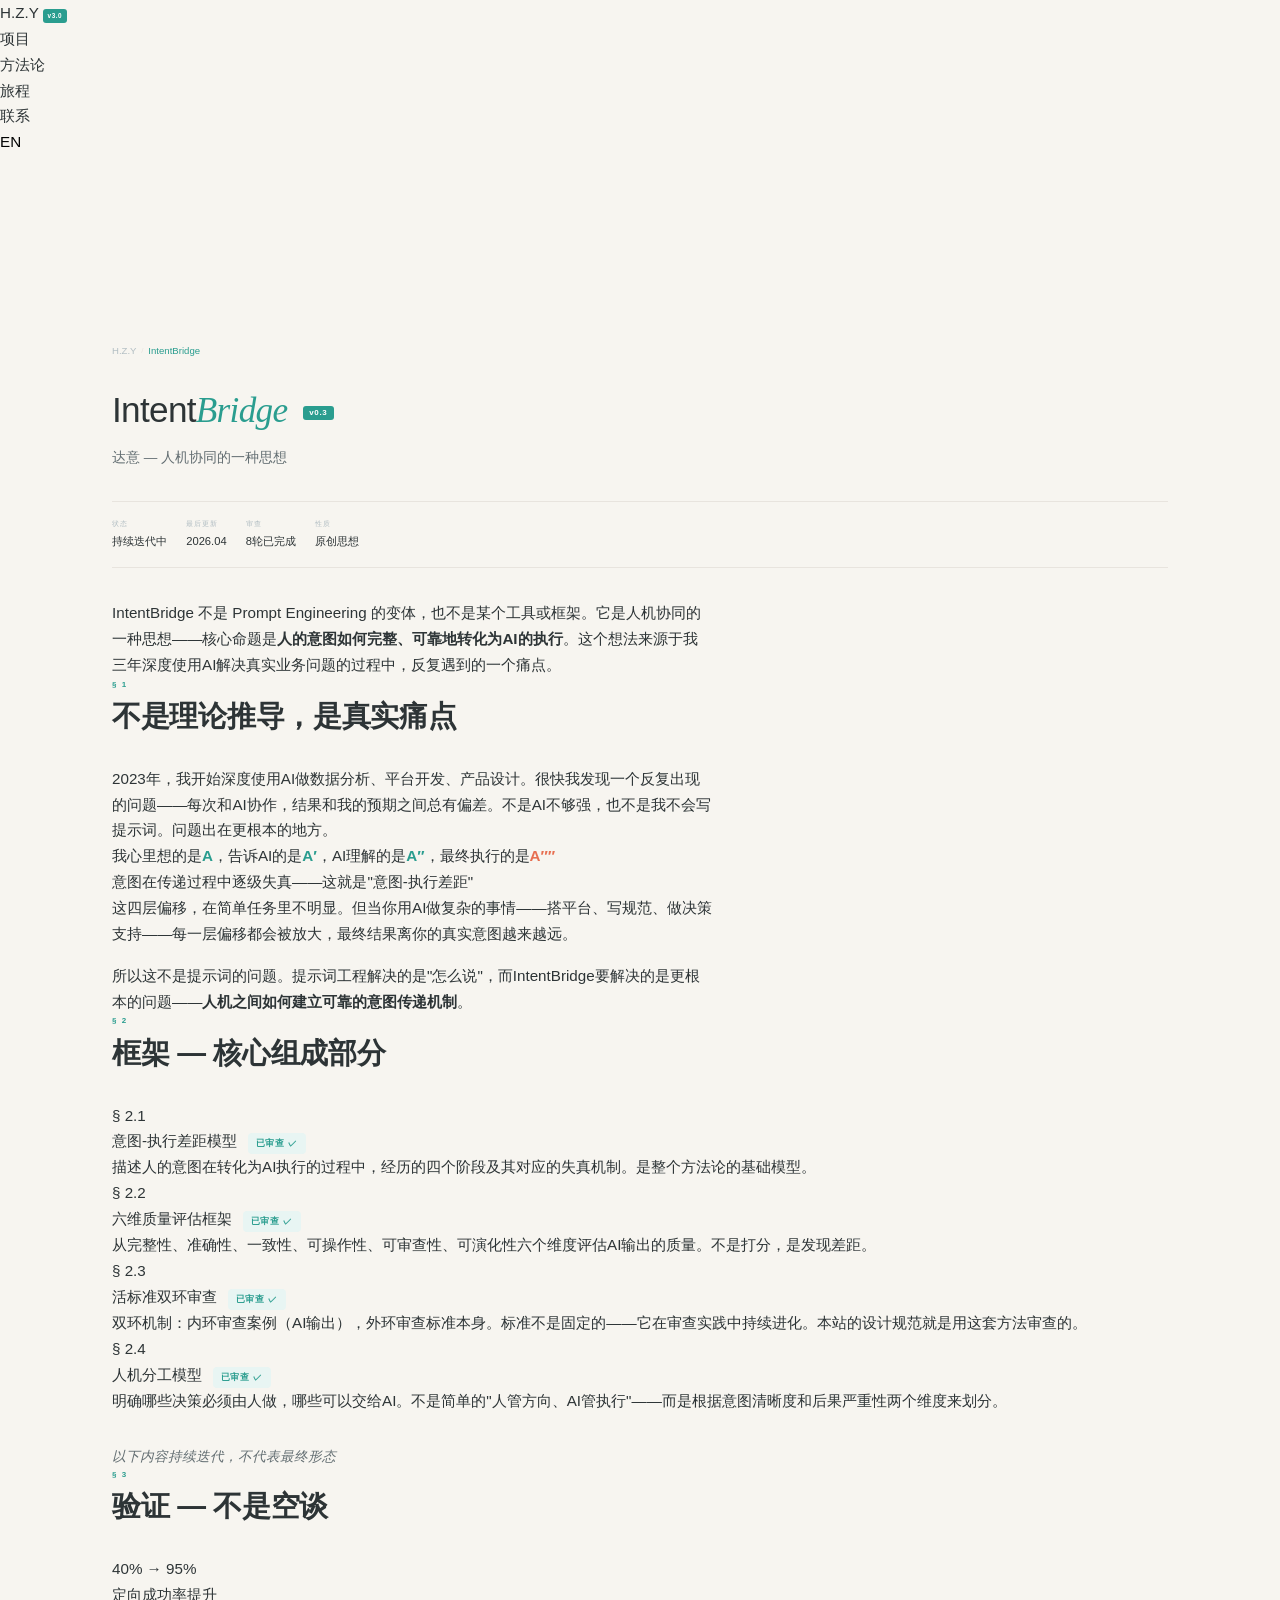
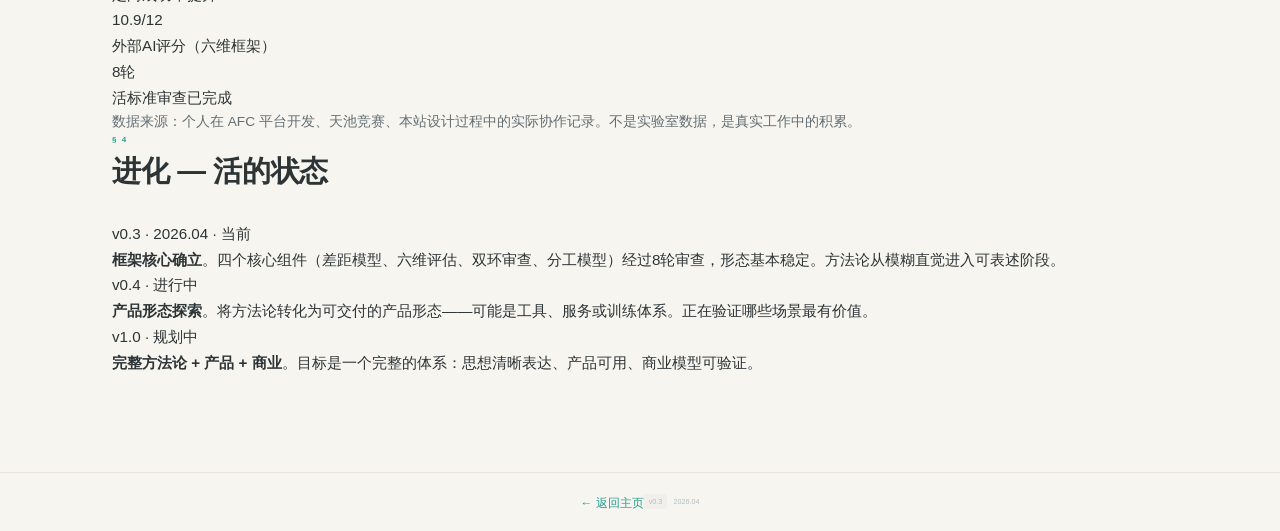
==== intentbridge.html @ 057626d8 "feat: v3.0 IntentBridge methodology page — living document flagship Co-Authored-By: Claude Opus 4.7 " ====
<!DOCTYPE html>
<html lang="zh-CN">
<head>
    <meta charset="UTF-8">
    <meta name="viewport" content="width=device-width, initial-scale=1.0">
    <title>IntentBridge 达意 — 黄朝阳</title>
    <meta name="description" content="IntentBridge 达意 — 人机协同的一种思想。解决人的意图如何被AI真正理解并可靠执行的根本问题。">
    <meta property="og:title" content="IntentBridge 达意 — 黄朝阳">
    <meta property="og:description" content="人机协同的另一种可能。IntentBridge — 解决人的意图如何被AI真正理解并可靠执行。">
    <meta property="og:type" content="website">
    <meta property="og:image" content="assets/images/avatar.jpg">
    <meta name="view-transition" content="same-origin">
    <link rel="stylesheet" href="css/style.css">
</head>
<body class="lang-zh">

    <!-- ========== Navigation ========== -->
    <nav class="navbar" id="navbar">
        <div class="navbar__inner">
            <a href="index.html" class="navbar__logo">
                H.Z.Y
                <span class="tag tag--fill" style="font-size:0.4rem; padding:0.1rem 0.3rem;">v3.0</span>
            </a>
            <ul class="navbar__links" id="nav-links">
                <li><a href="index.html#projects" class="navbar__link"><span class="zh">项目</span><span class="en">Projects</span></a></li>
                <li><a href="intentbridge.html" class="navbar__link active"><span class="zh">方法论</span><span class="en">Methodology</span></a></li>
                <li><a href="index.html#timeline" class="navbar__link"><span class="zh">旅程</span><span class="en">Journey</span></a></li>
                <li><a href="index.html#contact" class="navbar__link"><span class="zh">联系</span><span class="en">Contact</span></a></li>
            </ul>
            <button class="navbar__lang" id="lang-toggle" aria-label="Toggle language">
                <span class="zh">EN</span>
                <span class="en">中文</span>
            </button>
            <button class="navbar__hamburger" id="hamburger" aria-label="Toggle menu">
                <span></span><span></span><span></span>
            </button>
        </div>
    </nav>

    <!-- ========== Page Header ========== -->
    <section class="section" style="padding-top: calc(var(--nav-height) + var(--sp-2xl));">
        <div class="container">

            <!-- Breadcrumb -->
            <div class="breadcrumb reveal">
                <a href="index.html" class="breadcrumb__item">H.Z.Y</a>
                <span class="breadcrumb__sep">/</span>
                <span class="breadcrumb__current">
                    <span class="zh">IntentBridge</span>
                    <span class="en">IntentBridge</span>
                </span>
            </div>

            <!-- Title + version -->
            <h1 class="display reveal" style="margin-bottom: var(--sp-sm);">
                Intent<span style="font-family: var(--font-serif); font-style: italic; color: var(--accent);">Bridge</span>
                <span class="tag tag--fill" style="font-size:0.5rem; padding:0.15rem 0.4rem; margin-left:0.4rem; vertical-align:middle;">v0.3</span>
            </h1>

            <!-- Subtitle -->
            <p class="caption reveal" style="margin-bottom: var(--sp-md);">
                <span class="zh">达意 — 人机协同的一种思想</span>
                <span class="en">D&aacute;y&igrave; — A philosophy of human-AI collaboration</span>
            </p>

            <!-- Metadata bar -->
            <div class="metadata reveal">
                <div>
                    <div class="metadata__label">
                        <span class="zh">状态</span>
                        <span class="en">Status</span>
                    </div>
                    <div class="metadata__value">
                        <span class="zh">持续迭代中</span>
                        <span class="en">Continuously iterating</span>
                    </div>
                </div>
                <div>
                    <div class="metadata__label">
                        <span class="zh">最后更新</span>
                        <span class="en">Last updated</span>
                    </div>
                    <div class="metadata__value">2026.04</div>
                </div>
                <div>
                    <div class="metadata__label">
                        <span class="zh">审查</span>
                        <span class="en">Reviews</span>
                    </div>
                    <div class="metadata__value">
                        <span class="zh">8轮已完成</span>
                        <span class="en">8 rounds completed</span>
                    </div>
                </div>
                <div>
                    <div class="metadata__label">
                        <span class="zh">性质</span>
                        <span class="en">Nature</span>
                    </div>
                    <div class="metadata__value">
                        <span class="zh">原创思想</span>
                        <span class="en">Original philosophy</span>
                    </div>
                </div>
            </div>

            <!-- Summary -->
            <div class="reveal" style="margin-top: var(--sp-md); max-width: 600px;">
                <p>
                    <span class="zh">IntentBridge 不是 Prompt Engineering 的变体，也不是某个工具或框架。它是人机协同的一种思想——核心命题是<strong>人的意图如何完整、可靠地转化为AI的执行</strong>。这个想法来源于我三年深度使用AI解决真实业务问题的过程中，反复遇到的一个痛点。</span>
                    <span class="en">IntentBridge is not a variant of Prompt Engineering, nor is it a tool or framework. It is a philosophy of human-AI collaboration — the core proposition is <strong>how human intent can be completely and reliably translated into AI execution</strong>. This idea emerged from three years of deep AI usage solving real business problems, where I kept running into the same pain point.</span>
                </p>
            </div>
        </div>
    </section>

    <!-- ========== §1 问题 — It came from real pain ========== -->
    <section class="section">
        <div class="container">
            <div class="section-label reveal">&sect; 1</div>
            <div class="reveal">
                <div class="section-marker">
                    <h2 class="h1">
                        <span class="zh">不是理论推导，是真实痛点</span>
                        <span class="en">Not a theoretical derivation — real pain</span>
                    </h2>
                </div>
            </div>

            <div style="margin-top: var(--sp-md); max-width: 600px;">
                <p class="reveal">
                    <span class="zh">2023年，我开始深度使用AI做数据分析、平台开发、产品设计。很快我发现一个反复出现的问题——每次和AI协作，结果和我的预期之间总有偏差。不是AI不够强，也不是我不会写提示词。问题出在更根本的地方。</span>
                    <span class="en">In 2023, I started using AI intensively for data analysis, platform development, and product design. I soon noticed a recurring problem — every time I collaborated with AI, there was always a gap between the result and my expectation. It wasn't that AI wasn't powerful enough, nor that I couldn't write prompts. The problem was more fundamental.</span>
                </p>

                <!-- Highlighted quote block -->
                <div class="quote-block reveal">
                    <div class="quote-block__text">
                        <span class="zh">我心里想的是<strong style="color:var(--accent);">A</strong>，告诉AI的是<strong style="color:var(--accent);">A&prime;</strong>，AI理解的是<strong style="color:var(--accent);">A&Prime;</strong>，最终执行的是<strong style="color:var(--coral);">A&prime;&Prime;&prime;</strong></span>
                        <span class="en">What I have in mind is <strong style="color:var(--accent);">A</strong>, what I tell AI is <strong style="color:var(--accent);">A&prime;</strong>, what AI understands is <strong style="color:var(--accent);">A&Prime;</strong>, what it finally executes is <strong style="color:var(--coral);">A&prime;&Prime;&prime;</strong></span>
                    </div>
                    <div class="quote-block__note">
                        <span class="zh">意图在传递过程中逐级失真——这就是"意图-执行差距"</span>
                        <span class="en">Intent gets distorted at each step of translation — this is the "Intent-Execution Gap"</span>
                    </div>
                </div>

                <p class="reveal">
                    <span class="zh">这四层偏移，在简单任务里不明显。但当你用AI做复杂的事情——搭平台、写规范、做决策支持——每一层偏移都会被放大，最终结果离你的真实意图越来越远。</span>
                    <span class="en">These four layers of drift are barely noticeable in simple tasks. But when you use AI for complex work — building platforms, writing specs, supporting decisions — each layer of drift gets amplified, and the final result drifts further and further from your true intent.</span>
                </p>

                <p class="reveal" style="margin-top: var(--sp-sm);">
                    <span class="zh">所以这不是提示词的问题。提示词工程解决的是"怎么说"，而IntentBridge要解决的是更根本的问题——<strong>人机之间如何建立可靠的意图传递机制</strong>。</span>
                    <span class="en">So this is not a prompt problem. Prompt engineering solves "how to say it," while IntentBridge addresses a more fundamental question — <strong>how to build a reliable intent transfer mechanism between humans and AI</strong>.</span>
                </p>
            </div>
        </div>
    </section>

    <!-- ========== §2 框架 — Core components ========== -->
    <section class="section">
        <div class="container">
            <div class="section-label reveal">&sect; 2</div>
            <div class="reveal">
                <div class="section-marker">
                    <h2 class="h1">
                        <span class="zh">框架 — 核心组成部分</span>
                        <span class="en">Framework — Core Components</span>
                    </h2>
                </div>
            </div>

            <div class="framework-list" style="margin-top: var(--sp-md);">
                <!-- §2.1 -->
                <div class="framework-item reveal">
                    <div class="framework-item__num">&sect; 2.1</div>
                    <div>
                        <div class="framework-item__title">
                            <span class="zh">意图-执行差距模型</span>
                            <span class="en">Intent-Execution Gap Model</span>
                            <span class="tag tag--accent" style="margin-left:0.4rem;">
                                <span class="zh">已审查 &check;</span>
                                <span class="en">Reviewed &check;</span>
                            </span>
                        </div>
                        <div class="framework-item__desc">
                            <span class="zh">描述人的意图在转化为AI执行的过程中，经历的四个阶段及其对应的失真机制。是整个方法论的基础模型。</span>
                            <span class="en">Describes the four stages human intent passes through on its way to AI execution, and the distortion mechanisms at each stage. The foundational model of the entire methodology.</span>
                        </div>
                    </div>
                </div>

                <!-- §2.2 -->
                <div class="framework-item reveal">
                    <div class="framework-item__num">&sect; 2.2</div>
                    <div>
                        <div class="framework-item__title">
                            <span class="zh">六维质量评估框架</span>
                            <span class="en">Six-Dimension Quality Assessment Framework</span>
                            <span class="tag tag--accent" style="margin-left:0.4rem;">
                                <span class="zh">已审查 &check;</span>
                                <span class="en">Reviewed &check;</span>
                            </span>
                        </div>
                        <div class="framework-item__desc">
                            <span class="zh">从完整性、准确性、一致性、可操作性、可审查性、可演化性六个维度评估AI输出的质量。不是打分，是发现差距。</span>
                            <span class="en">Evaluates AI output quality across six dimensions: completeness, accuracy, consistency, actionability, auditability, and evolvability. Not about scoring — about discovering gaps.</span>
                        </div>
                    </div>
                </div>

                <!-- §2.3 -->
                <div class="framework-item reveal">
                    <div class="framework-item__num">&sect; 2.3</div>
                    <div>
                        <div class="framework-item__title">
                            <span class="zh">活标准双环审查</span>
                            <span class="en">Living Standard Dual-Loop Review</span>
                            <span class="tag tag--accent" style="margin-left:0.4rem;">
                                <span class="zh">已审查 &check;</span>
                                <span class="en">Reviewed &check;</span>
                            </span>
                        </div>
                        <div class="framework-item__desc">
                            <span class="zh">双环机制：内环审查案例（AI输出），外环审查标准本身。标准不是固定的——它在审查实践中持续进化。本站的设计规范就是用这套方法审查的。</span>
                            <span class="en">A dual-loop mechanism: the inner loop reviews the case (AI output), the outer loop reviews the standard itself. Standards are not fixed — they evolve through review practice. This site's design spec was reviewed using this method.</span>
                        </div>
                    </div>
                </div>

                <!-- §2.4 -->
                <div class="framework-item reveal">
                    <div class="framework-item__num">&sect; 2.4</div>
                    <div>
                        <div class="framework-item__title">
                            <span class="zh">人机分工模型</span>
                            <span class="en">Human-AI Division of Labor Model</span>
                            <span class="tag tag--accent" style="margin-left:0.4rem;">
                                <span class="zh">已审查 &check;</span>
                                <span class="en">Reviewed &check;</span>
                            </span>
                        </div>
                        <div class="framework-item__desc">
                            <span class="zh">明确哪些决策必须由人做，哪些可以交给AI。不是简单的"人管方向、AI管执行"——而是根据意图清晰度和后果严重性两个维度来划分。</span>
                            <span class="en">Clarifies which decisions must be made by humans and which can be delegated to AI. Not simply "humans steer, AI executes" — but divided along two dimensions: intent clarity and consequence severity.</span>
                        </div>
                    </div>
                </div>
            </div>

            <!-- Bottom note -->
            <p class="caption reveal" style="margin-top: var(--sp-md); font-style: italic;">
                <span class="zh">以下内容持续迭代，不代表最终形态</span>
                <span class="en">The content above is continuously iterating and does not represent its final form</span>
            </p>
        </div>
    </section>

    <!-- ========== §3 验证 — Not just talk ========== -->
    <section class="section">
        <div class="container">
            <div class="section-label reveal">&sect; 3</div>
            <div class="reveal">
                <div class="section-marker section-marker--coral">
                    <h2 class="h1">
                        <span class="zh">验证 — 不是空谈</span>
                        <span class="en">Validation — Not just talk</span>
                    </h2>
                </div>
            </div>

            <div class="stats-grid" style="margin-top: var(--sp-md);">
                <!-- Stat 1 -->
                <div class="stat-card reveal">
                    <div class="stat-card__value stat-card__value--coral">40% &rarr; 95%</div>
                    <div class="stat-card__label">
                        <span class="zh">定向成功率提升</span>
                        <span class="en">Targeted success rate improvement</span>
                    </div>
                </div>

                <!-- Stat 2 -->
                <div class="stat-card reveal">
                    <div class="stat-card__value">10.9/12</div>
                    <div class="stat-card__label">
                        <span class="zh">外部AI评分（六维框架）</span>
                        <span class="en">External AI score (Six-Dimension Framework)</span>
                    </div>
                </div>

                <!-- Stat 3 -->
                <div class="stat-card reveal">
                    <div class="stat-card__value stat-card__value--coral">8<span class="zh">轮</span><span class="en"> rounds</span></div>
                    <div class="stat-card__label">
                        <span class="zh">活标准审查已完成</span>
                        <span class="en">Living Standard Reviews completed</span>
                    </div>
                </div>
            </div>

            <p class="caption reveal">
                <span class="zh">数据来源：个人在 AFC 平台开发、天池竞赛、本站设计过程中的实际协作记录。不是实验室数据，是真实工作中的积累。</span>
                <span class="en">Data source: actual collaboration records from AFC platform development, Tianchi competitions, and this site's design process. Not lab data — accumulated from real work.</span>
            </p>
        </div>
    </section>

    <!-- ========== §4 进化 — Living state ========== -->
    <section class="section">
        <div class="container">
            <div class="section-label reveal">&sect; 4</div>
            <div class="reveal">
                <div class="section-marker section-marker--muted">
                    <h2 class="h1">
                        <span class="zh">进化 — 活的状态</span>
                        <span class="en">Evolution — Living state</span>
                    </h2>
                </div>
            </div>

            <div class="timeline" style="margin-top: var(--sp-md);">
                <!-- v0.3 current -->
                <div class="timeline__item reveal">
                    <div class="timeline__dot timeline__dot--active"></div>
                    <div class="timeline__date timeline__date--accent">
                        v0.3 &middot; 2026.04 &middot; <span class="zh">当前</span><span class="en">Current</span>
                    </div>
                    <div class="timeline__text">
                        <span class="zh"><strong>框架核心确立</strong>。四个核心组件（差距模型、六维评估、双环审查、分工模型）经过8轮审查，形态基本稳定。方法论从模糊直觉进入可表述阶段。</span>
                        <span class="en"><strong>Framework core established.</strong> Four core components (Gap Model, Six-Dimension Assessment, Dual-Loop Review, Division of Labor Model) have been through 8 review rounds and reached a stable form. The methodology moved from vague intuition to articulable structure.</span>
                    </div>
                </div>

                <!-- v0.4 in progress -->
                <div class="timeline__item reveal">
                    <div class="timeline__dot timeline__dot--coral"></div>
                    <div class="timeline__date timeline__date--coral">
                        v0.4 &middot; <span class="zh">进行中</span><span class="en">In progress</span>
                    </div>
                    <div class="timeline__text">
                        <span class="zh"><strong>产品形态探索</strong>。将方法论转化为可交付的产品形态——可能是工具、服务或训练体系。正在验证哪些场景最有价值。</span>
                        <span class="en"><strong>Product form exploration.</strong> Translating the methodology into a deliverable product form — possibly a tool, service, or training system. Validating which scenarios deliver the most value.</span>
                    </div>
                </div>

                <!-- v1.0 planned -->
                <div class="timeline__item reveal">
                    <div class="timeline__dot"></div>
                    <div class="timeline__date">
                        v1.0 &middot; <span class="zh">规划中</span><span class="en">Planned</span>
                    </div>
                    <div class="timeline__text">
                        <span class="zh"><strong>完整方法论 + 产品 + 商业</strong>。目标是一个完整的体系：思想清晰表达、产品可用、商业模型可验证。</span>
                        <span class="en"><strong>Complete methodology + product + business.</strong> The goal is a complete system: clearly articulated philosophy, usable product, and validated business model.</span>
                    </div>
                </div>
            </div>
        </div>
    </section>

    <!-- ========== Footer ========== -->
    <footer class="site-footer">
        <div class="container" style="display:flex;justify-content:space-between;align-items:center;">
            <div>
                <a href="index.html" style="font-size:0.75rem; color:var(--accent);">
                    <span class="zh">&larr; 返回主页</span>
                    <span class="en">&larr; Back to Home</span>
                </a>
            </div>
            <div class="site-footer__meta">
                <span class="site-footer__version">v0.3</span>
                <span class="site-footer__date">2026.04</span>
            </div>
        </div>
    </footer>

    <script src="js/main.js"></script>
</body>
</html>
---- css/style.css ----
:root {
  /* Colors */
  --bg: #f7f5f0;
  --bg-card: #ffffff;
  --accent: #2a9d8f;
  --accent-light: #e8f5f3;
  --accent-dark: #1f7a6e;
  --coral: #e76f51;
  --coral-light: #fef3f0;
  --text: #2d3436;
  --text-muted: #636e72;
  --text-dim: #b2bec3;
  --border: #e8e4de;
  --border-warm: #d4cec4;
  --bg-alt: #f0efeb;

  /* Typography */
  --font-sans: -apple-system, BlinkMacSystemFont, "Segoe UI", "PingFang SC",
    "Hiragino Sans GB", "Microsoft YaHei", "Helvetica Neue", sans-serif;
  --font-serif: Georgia, serif;

  /* Spacing */
  --sp-xs: 8px;
  --sp-sm: 16px;
  --sp-md: 32px;
  --sp-lg: 64px;
  --sp-xl: 96px;
  --sp-2xl: 128px;

  /* Layout */
  --max-width: 1120px;
  --nav-height: 60px;
  --radius: 8px;
  --radius-sm: 4px;

  /* Transition */
  --ease-out: cubic-bezier(0.25, 0.1, 0.25, 1);
}

/* Reset */
*, *::before, *::after { box-sizing: border-box; margin: 0; padding: 0; }
html { scroll-behavior: smooth; scroll-padding-top: var(--nav-height); }
body {
  font-family: var(--font-sans);
  font-size: 0.95rem;
  line-height: 1.7;
  color: var(--text);
  background: var(--bg);
  -webkit-font-smoothing: antialiased;
}
img { max-width: 100%; height: auto; display: block; }
a { color: inherit; text-decoration: none; }
button { font: inherit; cursor: pointer; border: none; background: none; }

/* Typography */
.display {
  font-size: 2.2rem;
  font-weight: 200;
  letter-spacing: -0.02em;
  line-height: 1.1;
}
h1, .h1 {
  font-size: 1.8rem;
  font-weight: 600;
  letter-spacing: -0.01em;
  line-height: 1.2;
}
h2, .h2 {
  font-size: 1.3rem;
  font-weight: 600;
  line-height: 1.3;
}
.caption { font-size: 0.85rem; color: var(--text-muted); line-height: 1.6; }
.label {
  font-size: 0.55rem;
  font-weight: 600;
  letter-spacing: 0.08em;
  text-transform: uppercase;
}

/* Language toggle */
.lang-zh .en, .lang-en .zh { display: none !important; }

/* Container */
.container {
  max-width: var(--max-width);
  margin: 0 auto;
  padding: 0 2rem;
}

/* Section label */
.section-label {
  font-size: 0.5rem;
  font-weight: 600;
  letter-spacing: 0.2em;
  text-transform: uppercase;
  color: var(--accent);
  margin-bottom: var(--sp-xs);
}

/* Tags */
.tag {
  display: inline-block;
  font-size: 0.55rem;
  font-weight: 600;
  letter-spacing: 0.08em;
  padding: 0.2rem 0.5rem;
  border-radius: var(--radius-sm);
  background: var(--bg-alt);
  color: var(--text-muted);
}
.tag--accent { background: var(--accent-light); color: var(--accent); }
.tag--coral { background: var(--coral-light); color: var(--coral); }
.tag--fill { background: var(--accent); color: #fff; border-radius: 3px; }
.tag--outline { border: 1px solid var(--border); background: transparent; color: var(--text-muted); }

/* Buttons */
.btn {
  display: inline-block;
  font-size: 0.7rem;
  font-weight: 500;
  padding: 0.5rem 1.2rem;
  border-radius: var(--radius-sm);
  transition: all 250ms var(--ease-out);
}
.btn--primary { background: var(--accent); color: #fff; }
.btn--primary:hover { background: var(--accent-dark); }
.btn--outline { border: 1px solid var(--border); color: var(--text-muted); }
.btn--outline:hover { border-color: var(--accent); color: var(--accent); }

/* Divider */
.divider {
  width: 40px;
  height: 1px;
  background: var(--border-warm);
  margin: var(--sp-md) auto;
}

/* Metadata bar */
.metadata {
  display: flex;
  gap: 1.2rem;
  padding: var(--sp-sm) 0;
  border-top: 1px solid var(--border);
  border-bottom: 1px solid var(--border);
}
.metadata__label {
  font-size: 0.45rem;
  letter-spacing: 0.15em;
  text-transform: uppercase;
  color: var(--text-dim);
}
.metadata__value { font-size: 0.7rem; color: var(--text); margin-top: 2px; }

/* Breadcrumb */
.breadcrumb {
  display: flex;
  align-items: center;
  gap: 0.3rem;
  margin-bottom: var(--sp-md);
}
.breadcrumb__item { font-size: 0.6rem; color: var(--text-dim); }
.breadcrumb__sep { font-size: 0.5rem; color: var(--border); }
.breadcrumb__current { font-size: 0.6rem; color: var(--accent); }

/* Footer */
.site-footer {
  display: flex;
  justify-content: space-between;
  align-items: center;
  padding: var(--sp-sm) 0;
  border-top: 1px solid var(--border);
  margin-top: var(--sp-xl);
}
.site-footer__copy { font-size: 0.5rem; color: var(--text-dim); }
.site-footer__meta {
  display: flex;
  align-items: center;
  gap: 0.4rem;
}
.site-footer__version {
  font-size: 0.45rem;
  padding: 0.1rem 0.3rem;
  background: var(--bg-alt);
  color: var(--text-dim);
  border-radius: 2px;
}
.site-footer__date { font-size: 0.45rem; color: var(--text-dim); }

/* Focus & accessibility */
:focus-visible { outline: 2px solid var(--accent); outline-offset: 2px; }
::selection { background: var(--accent-light); color: var(--accent); }

/* Import layout and animations */
@import url("layout.css");
@import url("animations.css");
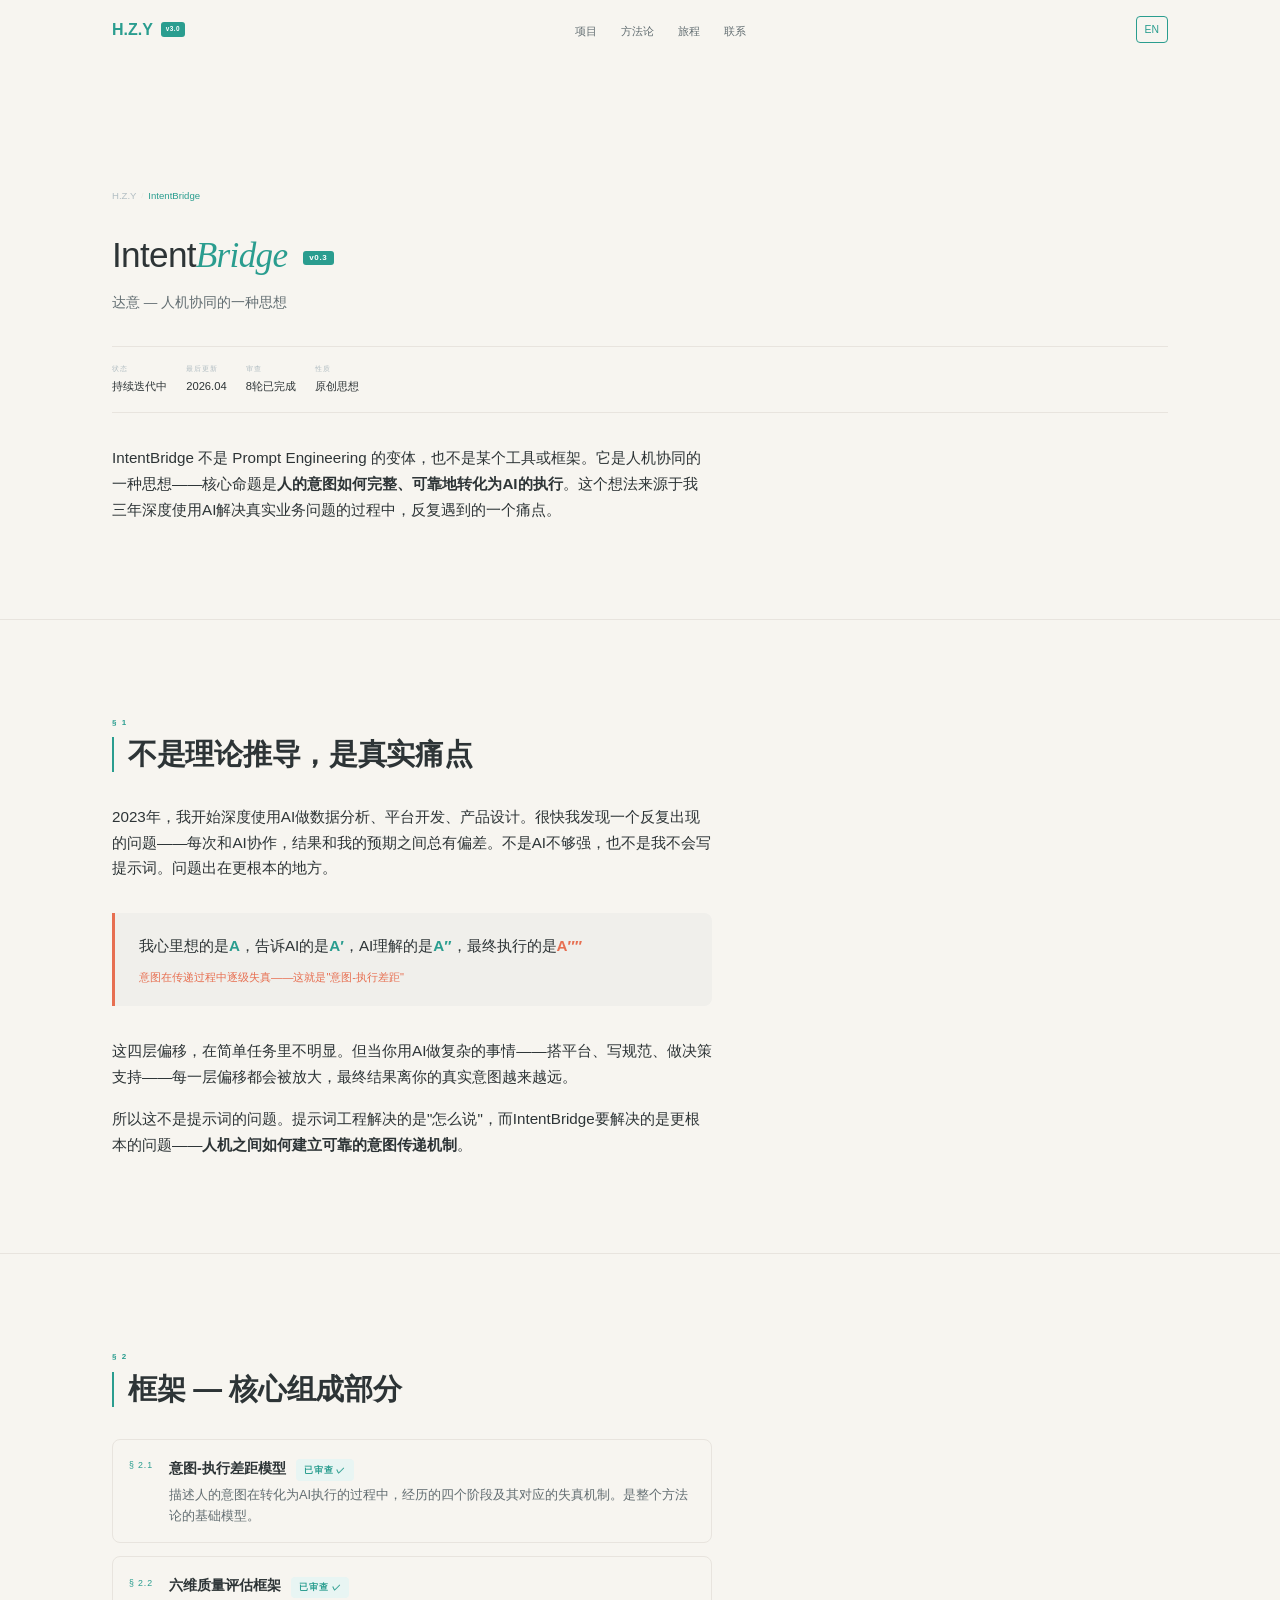
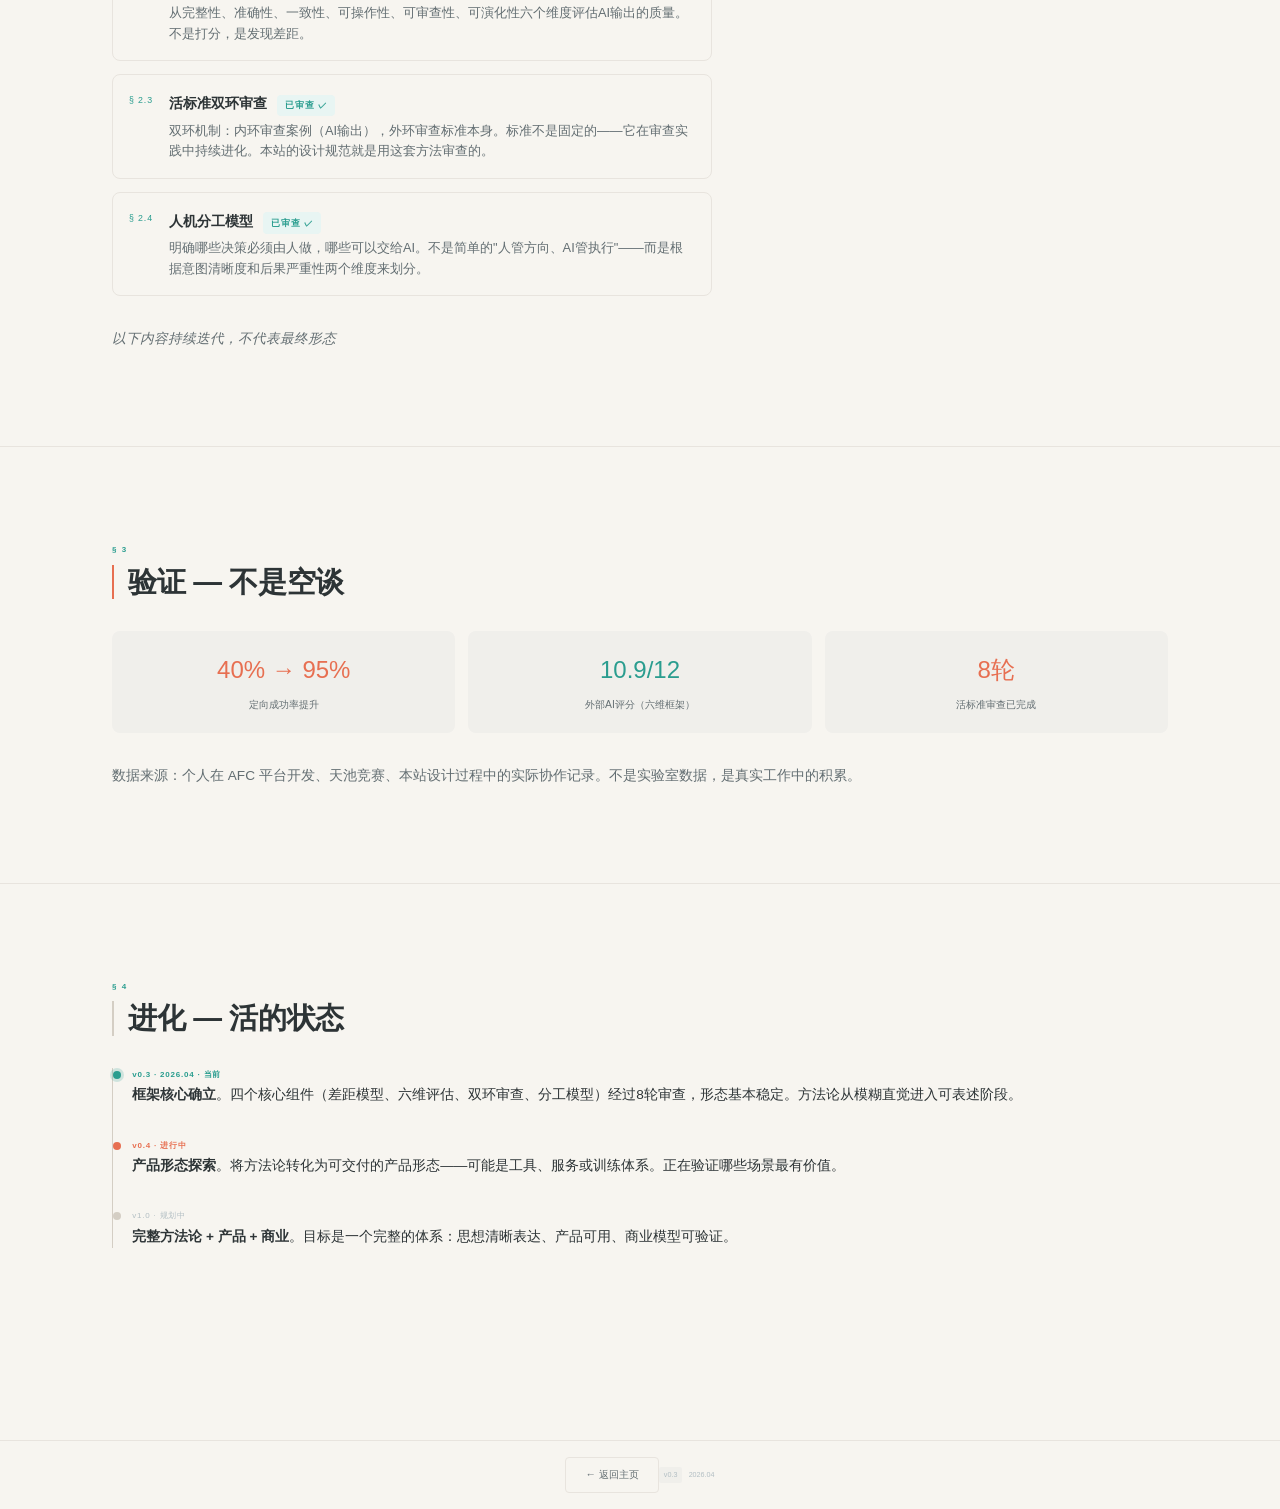
==== commit 7f22be2a: "fix: 审查发现的7项问题全部修复 - 语言切换跨页持久化（localStorage） - §1.5 内联grid移至CSS类并添加移动端响应式 - IntentBridge页脚按钮样式统一 - 汉" ====
--- a/intentbridge.html
+++ b/intentbridge.html
@@ -8,11 +8,14 @@
     <meta property="og:title" content="IntentBridge 达意 — 黄朝阳">
     <meta property="og:description" content="人机协同的另一种可能。IntentBridge — 解决人的意图如何被AI真正理解并可靠执行。">
     <meta property="og:type" content="website">
-    <meta property="og:image" content="assets/images/avatar.jpg">
+    <meta property="og:image" content="https://hzyghub.github.io/Personal-Website/assets/images/avatar.jpg">
     <meta name="view-transition" content="same-origin">
     <link rel="stylesheet" href="css/style.css">
+    <link rel="stylesheet" href="css/layout.css">
+    <link rel="stylesheet" href="css/animations.css">
 </head>
 <body class="lang-zh">
+    <a href="#main-content" class="skip-link"><span class="zh">跳到主内容</span><span class="en">Skip to content</span></a>
 
     <!-- ========== Navigation ========== -->
     <nav class="navbar" id="navbar">
@@ -38,7 +41,7 @@
     </nav>
 
     <!-- ========== Page Header ========== -->
-    <section class="section" style="padding-top: calc(var(--nav-height) + var(--sp-2xl));">
+    <section class="section" id="main-content" style="padding-top: calc(var(--nav-height) + var(--sp-2xl));">
         <div class="container">
 
             <!-- Breadcrumb -->
@@ -363,7 +366,7 @@
     <footer class="site-footer">
         <div class="container" style="display:flex;justify-content:space-between;align-items:center;">
             <div>
-                <a href="index.html" style="font-size:0.75rem; color:var(--accent);">
+                <a href="index.html" class="btn btn--outline" style="font-size:0.65rem;">
                     <span class="zh">&larr; 返回主页</span>
                     <span class="en">&larr; Back to Home</span>
                 </a>
--- a/css/style.css
+++ b/css/style.css
@@ -1,3 +1,5 @@
+/* Layout and animations loaded via <link> tags in HTML */
+
 :root {
   /* Colors */
   --bg: #f7f5f0;
@@ -52,6 +54,20 @@
 a { color: inherit; text-decoration: none; }
 button { font: inherit; cursor: pointer; border: none; background: none; }
 
+/* Skip link */
+.skip-link {
+  position: absolute;
+  top: -40px;
+  left: 0;
+  background: var(--accent);
+  color: #fff;
+  padding: 0.5rem 1rem;
+  font-size: 0.75rem;
+  z-index: 200;
+  transition: top 200ms ease;
+}
+.skip-link:focus { top: 0; }
+
 /* Typography */
 .display {
   font-size: 2.2rem;
@@ -191,6 +207,3 @@
 :focus-visible { outline: 2px solid var(--accent); outline-offset: 2px; }
 ::selection { background: var(--accent-light); color: var(--accent); }
 
-/* Import layout and animations */
-@import url("layout.css");
-@import url("animations.css");
--- a/css/layout.css
+++ b/css/layout.css
@@ -0,0 +1,300 @@
+/* Navigation */
+.navbar {
+  position: fixed;
+  top: 0;
+  left: 0;
+  right: 0;
+  height: var(--nav-height);
+  background: var(--bg);
+  z-index: 100;
+  border-bottom: 1px solid transparent;
+  transition: border-color 300ms ease;
+}
+.navbar.scrolled { border-bottom-color: var(--border); }
+.navbar__inner {
+  max-width: var(--max-width);
+  margin: 0 auto;
+  padding: 0 2rem;
+  height: 100%;
+  display: flex;
+  align-items: center;
+  justify-content: space-between;
+}
+.navbar__logo {
+  font-size: 1rem;
+  font-weight: 600;
+  color: var(--accent);
+  display: flex;
+  align-items: center;
+  gap: 0.5rem;
+}
+.navbar__links {
+  display: flex;
+  gap: 1.5rem;
+  list-style: none;
+}
+.navbar__link {
+  font-size: 0.7rem;
+  color: var(--text-muted);
+  position: relative;
+  transition: color 200ms ease;
+}
+.navbar__link::after {
+  content: "";
+  position: absolute;
+  bottom: -2px;
+  left: 0;
+  width: 0;
+  height: 1px;
+  background: var(--accent);
+  transition: width 300ms ease;
+}
+.navbar__link:hover { color: var(--accent); }
+.navbar__link:hover::after { width: 100%; }
+.navbar__link.active { color: var(--accent); }
+.navbar__lang {
+  font-size: 0.65rem;
+  border: 1px solid var(--accent);
+  color: var(--accent);
+  padding: 0.2rem 0.5rem;
+  border-radius: var(--radius-sm);
+  cursor: pointer;
+  transition: all 200ms ease;
+}
+.navbar__lang:hover { background: var(--accent); color: #fff; }
+.navbar__hamburger {
+  display: none;
+  flex-direction: column;
+  gap: 5px;
+  cursor: pointer;
+  padding: 4px;
+}
+.navbar__hamburger span {
+  display: block;
+  width: 20px;
+  height: 2px;
+  background: var(--text);
+  transition: all 300ms ease;
+}
+.navbar__hamburger.open span:nth-child(1) { transform: rotate(45deg) translate(5px, 5px); }
+.navbar__hamburger.open span:nth-child(2) { opacity: 0; }
+.navbar__hamburger.open span:nth-child(3) { transform: rotate(-45deg) translate(5px, -5px); }
+
+/* Hero */
+.hero {
+  min-height: 100vh;
+  display: flex;
+  align-items: center;
+  justify-content: center;
+  text-align: center;
+  padding: calc(var(--nav-height) + var(--sp-2xl)) var(--sp-md) var(--sp-2xl);
+}
+.hero__avatar {
+  width: 80px;
+  height: 80px;
+  border-radius: 50%;
+  border: 2px solid rgba(42, 157, 143, 0.3);
+  margin: 0 auto var(--sp-lg);
+  object-fit: cover;
+}
+.hero__name {
+  font-size: 2.2rem;
+  font-weight: 200;
+  letter-spacing: -0.02em;
+  margin-bottom: var(--sp-lg);
+  line-height: 1.2;
+}
+.hero__text {
+  max-width: 500px;
+  margin: 0 auto;
+  font-size: 1.05rem;
+  line-height: 1.9;
+}
+.hero__highlight { color: var(--coral); font-weight: 600; }
+.hero__subtitle {
+  font-size: 0.6rem;
+  letter-spacing: 0.15em;
+  text-transform: uppercase;
+  color: var(--text-dim);
+  margin-top: var(--sp-md);
+}
+.hero__cta {
+  display: flex;
+  gap: 0.6rem;
+  justify-content: center;
+  margin-top: var(--sp-lg);
+}
+
+/* Project list */
+.project-list { max-width: 600px; }
+.project-item {
+  border: 1px solid var(--border);
+  border-radius: var(--radius);
+  padding: 1.2rem;
+  margin-bottom: 0.6rem;
+  display: flex;
+  justify-content: space-between;
+  align-items: center;
+  transition: border-color 250ms var(--ease-out), background 250ms var(--ease-out);
+  cursor: pointer;
+}
+.project-item:hover {
+  border-color: var(--accent);
+  background: rgba(42, 157, 143, 0.02);
+}
+.project-item--core {
+  border-color: var(--accent);
+  background: rgba(42, 157, 143, 0.02);
+}
+.project-item__header {
+  display: flex;
+  align-items: center;
+  gap: 0.4rem;
+  margin-bottom: 0.3rem;
+}
+.project-item__num {
+  font-size: 0.5rem;
+  letter-spacing: 0.15em;
+  color: var(--accent);
+}
+.project-item__title { font-size: 0.9rem; font-weight: 600; }
+.project-item__desc { font-size: 0.85rem; color: var(--text); line-height: 1.6; margin-bottom: 0.4rem; }
+.project-item__meta { font-size: 0.6rem; color: var(--text-dim); }
+.project-item__link {
+  font-size: 0.7rem;
+  color: var(--accent);
+  white-space: nowrap;
+  margin-left: 1rem;
+  transition: transform 250ms var(--ease-out);
+}
+.project-item:hover .project-item__link { transform: translateX(4px); }
+
+/* Timeline */
+.timeline {
+  border-left: 1px solid var(--border-warm);
+  padding-left: 1.2rem;
+}
+.timeline__item {
+  margin-bottom: var(--sp-md);
+  position: relative;
+}
+.timeline__item:last-child { margin-bottom: 0; }
+.timeline__dot {
+  position: absolute;
+  left: -1.2rem;
+  top: 0.2rem;
+  width: 8px;
+  height: 8px;
+  border-radius: 50%;
+  background: var(--border-warm);
+}
+.timeline__dot--accent { background: var(--accent); }
+.timeline__dot--coral { background: var(--coral); }
+.timeline__dot--active { background: var(--accent); box-shadow: 0 0 0 3px rgba(42, 157, 143, 0.2); }
+.timeline__date { font-size: 0.5rem; color: var(--text-dim); letter-spacing: 0.1em; }
+.timeline__date--coral { color: var(--coral); font-weight: 600; }
+.timeline__date--accent { color: var(--accent); font-weight: 600; }
+.timeline__text { font-size: 0.85rem; color: var(--text); margin-top: 2px; }
+
+/* Contact */
+.contact { text-align: center; padding: var(--sp-xl) 0; }
+.contact__title { font-size: 1.1rem; font-weight: 600; margin-bottom: 0.5rem; }
+.contact__desc { font-size: 0.85rem; color: var(--text-muted); margin-bottom: 1rem; line-height: 1.6; }
+.contact__emails { display: flex; gap: 1.2rem; justify-content: center; flex-wrap: wrap; }
+.contact__email { font-size: 0.85rem; color: var(--accent); }
+
+/* Blockquote */
+.quote-block {
+  padding: 1.2rem 1.5rem;
+  background: var(--bg-alt);
+  border-left: 3px solid var(--coral);
+  border-radius: 0 var(--radius) var(--radius) 0;
+  margin: var(--sp-md) 0;
+}
+.quote-block__text { font-size: 0.95rem; line-height: 1.8; }
+.quote-block__note { font-size: 0.7rem; color: var(--coral); margin-top: 0.5rem; }
+
+/* Framework items (IntentBridge page) */
+.framework-list { display: flex; flex-direction: column; gap: 0.8rem; max-width: 600px; }
+.framework-item {
+  display: flex;
+  gap: 1rem;
+  padding: 1rem;
+  border: 1px solid var(--border);
+  border-radius: var(--radius);
+}
+.framework-item__num {
+  font-size: 0.55rem;
+  color: var(--accent);
+  letter-spacing: 0.1em;
+  padding-top: 0.15rem;
+  white-space: nowrap;
+}
+.framework-item__title { font-size: 0.9rem; font-weight: 600; margin-bottom: 0.3rem; }
+.framework-item__desc { font-size: 0.8rem; color: var(--text-muted); line-height: 1.6; }
+
+/* Stats grid */
+.stats-grid {
+  display: grid;
+  grid-template-columns: repeat(3, 1fr);
+  gap: 0.8rem;
+  margin-bottom: var(--sp-md);
+}
+.stat-card {
+  text-align: center;
+  padding: 1.2rem 0.8rem;
+  background: var(--bg-alt);
+  border-radius: var(--radius);
+}
+.stat-card__value { font-size: 1.5rem; font-weight: 200; color: var(--accent); }
+.stat-card__value--coral { color: var(--coral); }
+.stat-card__label { font-size: 0.65rem; color: var(--text-muted); margin-top: 0.3rem; }
+
+/* Section spacing */
+.section {
+  padding: var(--sp-xl) 0;
+}
+.section + .section {
+  border-top: 1px solid var(--border);
+}
+
+/* Process stats (§1.5) */
+.process-stats {
+  display: grid;
+  grid-template-columns: 1fr 1fr;
+  gap: 0.8rem;
+  max-width: 560px;
+}
+
+/* Responsive: Tablet */
+@media (max-width: 1199px) {
+  .stats-grid { grid-template-columns: repeat(3, 1fr); }
+}
+
+/* Responsive: Mobile */
+@media (max-width: 767px) {
+  :root { --sp-2xl: 80px; --sp-xl: 64px; --sp-lg: 48px; }
+  .container { padding: 0 1.2rem; }
+  .navbar__links { display: none; }
+  .navbar__hamburger { display: flex; }
+  .navbar__links.open {
+    display: flex;
+    flex-direction: column;
+    position: absolute;
+    top: var(--nav-height);
+    left: 0;
+    right: 0;
+    background: var(--bg);
+    padding: var(--sp-md);
+    border-bottom: 1px solid var(--border);
+    gap: var(--sp-sm);
+  }
+  .hero__name { font-size: 1.8rem; }
+  .hero__text { font-size: 0.95rem; }
+  .stats-grid { grid-template-columns: 1fr; gap: 0.5rem; }
+  .process-stats { grid-template-columns: 1fr; }
+  .contact__emails { flex-direction: column; align-items: center; }
+  .project-item { flex-direction: column; align-items: flex-start; }
+  .project-item__link { margin-left: 0; margin-top: 0.5rem; }
+  .metadata { flex-wrap: wrap; gap: 0.8rem; }
+}
--- a/css/animations.css
+++ b/css/animations.css
@@ -0,0 +1,69 @@
+/* Scroll reveal */
+.reveal {
+  opacity: 0;
+  transform: translateY(20px);
+  transition: opacity 600ms var(--ease-out), transform 600ms var(--ease-out);
+}
+.reveal.visible {
+  opacity: 1;
+  transform: translateY(0);
+}
+
+/* Section marker line animation */
+.section-marker {
+  position: relative;
+  padding-left: 1rem;
+}
+.section-marker::before {
+  content: "";
+  position: absolute;
+  left: 0;
+  top: 0;
+  width: 2px;
+  height: 0;
+  background: var(--accent);
+  transition: height 400ms var(--ease-out) 200ms;
+}
+.reveal.visible .section-marker::before { height: 100%; }
+.section-marker--coral::before { background: var(--coral); }
+.section-marker--muted::before { background: var(--border-warm); }
+
+/* Hero entry sequence */
+.hero__avatar { animation: fadeIn 600ms var(--ease-out) 0ms both; }
+.hero__name { animation: fadeIn 600ms var(--ease-out) 300ms both; }
+.hero__text { animation: fadeSlideUp 600ms var(--ease-out) 700ms both; }
+.hero__subtitle, .hero .divider { animation: fadeIn 600ms var(--ease-out) 1100ms both; }
+.hero__cta { animation: fadeIn 600ms var(--ease-out) 1500ms both; }
+
+@keyframes fadeIn {
+  from { opacity: 0; }
+  to { opacity: 1; }
+}
+@keyframes fadeSlideUp {
+  from { opacity: 0; transform: translateY(10px); }
+  to { opacity: 1; transform: translateY(0); }
+}
+
+/* View Transitions (MPA) */
+@view-transition { navigation: auto; }
+::view-transition-old(root) {
+  animation: fadeOut 300ms ease;
+}
+::view-transition-new(root) {
+  animation: fadeIn 300ms ease;
+}
+@keyframes fadeOut {
+  from { opacity: 1; }
+  to { opacity: 0; }
+}
+
+/* Reduced motion */
+@media (prefers-reduced-motion: reduce) {
+  .reveal { transition: none; opacity: 1; transform: none; }
+  .hero__avatar, .hero__name, .hero__text,
+  .hero__subtitle, .hero .divider, .hero__cta {
+    animation: none;
+    opacity: 1;
+  }
+  .section-marker::before { transition: none; height: 100%; }
+}
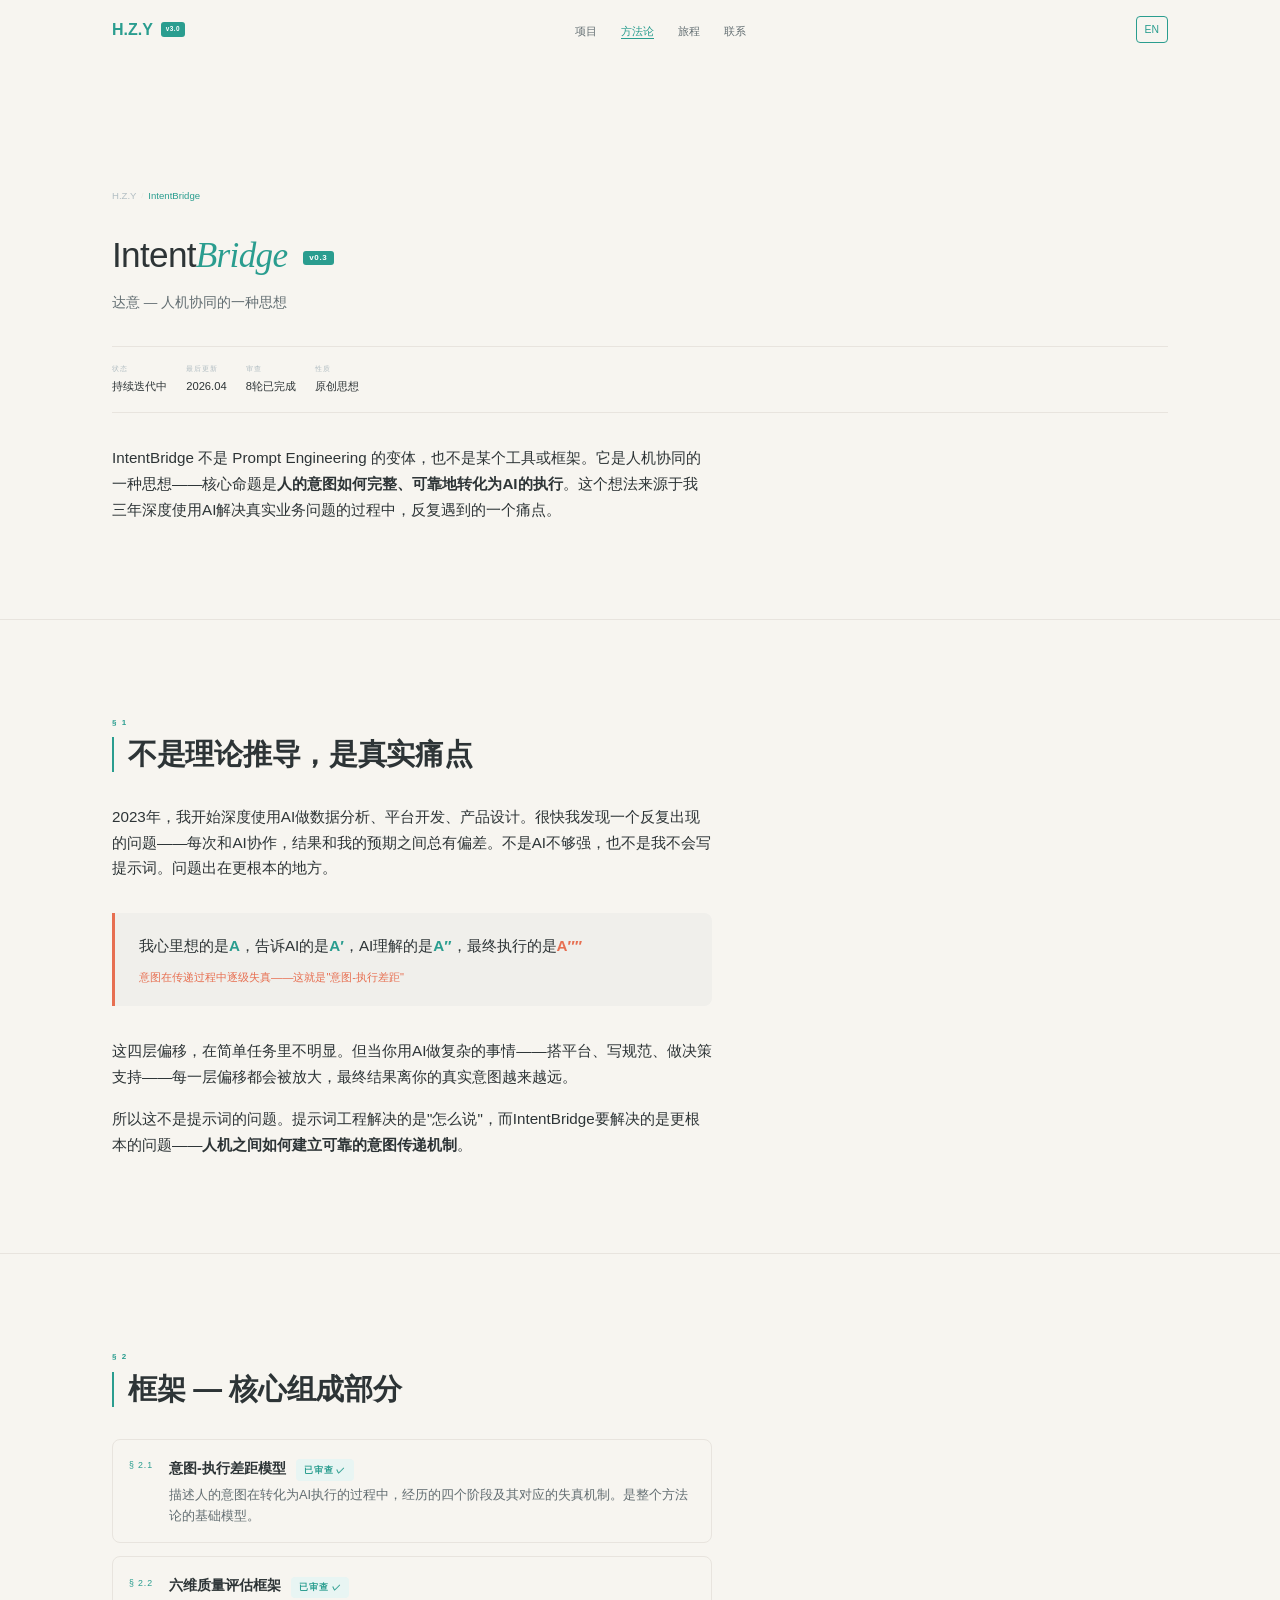
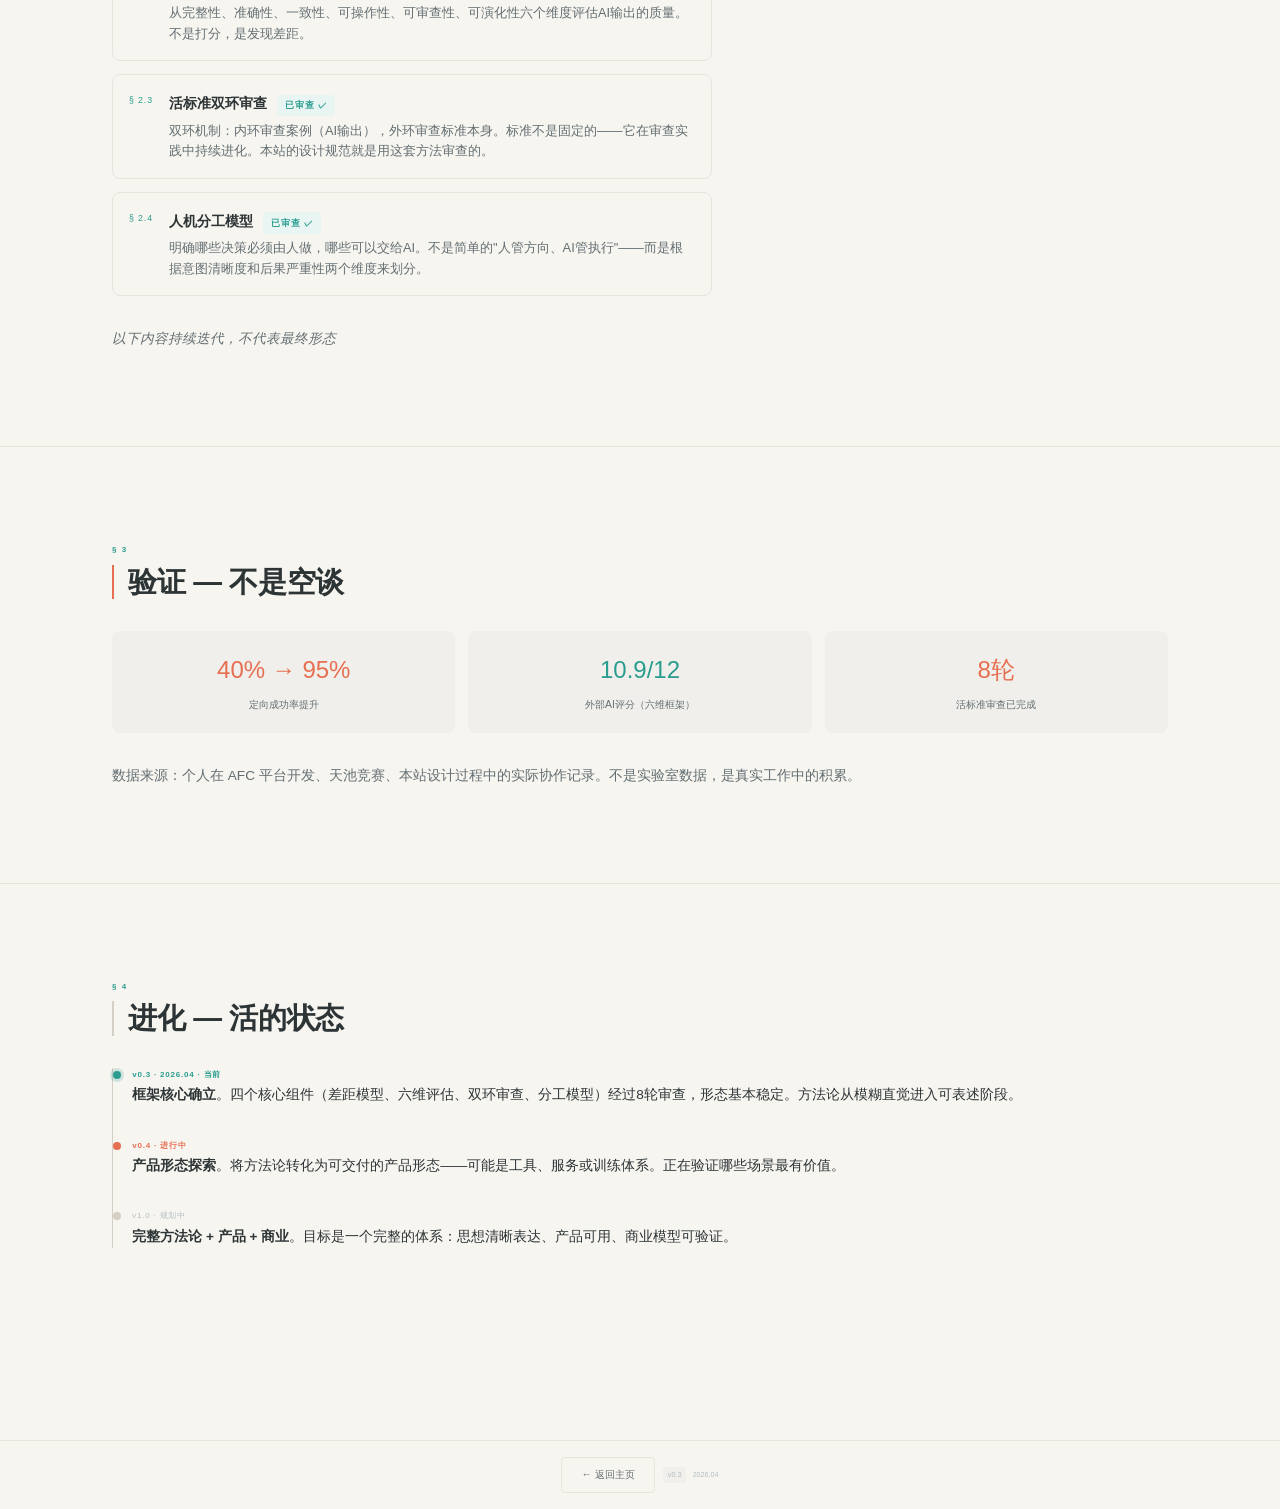
==== commit ca65c6bc: "fix: 全面审查修复 — Critical/Medium/Low 共13项 Critical: - 修复嵌套<a>标签（tianchi卡片改为div+onclick） - 全部5页添加<main>地" ====
--- a/intentbridge.html
+++ b/intentbridge.html
@@ -9,6 +9,11 @@
     <meta property="og:description" content="人机协同的另一种可能。IntentBridge — 解决人的意图如何被AI真正理解并可靠执行。">
     <meta property="og:type" content="website">
     <meta property="og:image" content="https://hzyghub.github.io/Personal-Website/assets/images/avatar.jpg">
+    <meta property="og:url" content="https://hzyghub.github.io/Personal-Website/intentbridge.html">
+    <link rel="canonical" href="https://hzyghub.github.io/Personal-Website/intentbridge.html">
+    <meta name="twitter:card" content="summary">
+    <meta name="twitter:title" content="IntentBridge 达意 — 黄朝阳">
+    <meta name="twitter:description" content="人机协同的另一种可能。IntentBridge — 解决人的意图如何被AI真正理解并可靠执行。">
     <meta name="view-transition" content="same-origin">
     <link rel="stylesheet" href="css/style.css">
     <link rel="stylesheet" href="css/layout.css">
@@ -40,8 +45,9 @@
         </div>
     </nav>
 
+    <main id="main-content">
     <!-- ========== Page Header ========== -->
-    <section class="section" id="main-content" style="padding-top: calc(var(--nav-height) + var(--sp-2xl));">
+    <section class="section" style="padding-top: calc(var(--nav-height) + var(--sp-2xl));">
         <div class="container">
 
             <!-- Breadcrumb -->
@@ -362,9 +368,10 @@
         </div>
     </section>
 
+    </main>
     <!-- ========== Footer ========== -->
     <footer class="site-footer">
-        <div class="container" style="display:flex;justify-content:space-between;align-items:center;">
+        <div class="container" style="display:flex;justify-content:space-between;align-items:center;flex-wrap:wrap;gap:0.5rem;">
             <div>
                 <a href="index.html" class="btn btn--outline" style="font-size:0.65rem;">
                     <span class="zh">&larr; 返回主页</span>
--- a/css/style.css
+++ b/css/style.css
@@ -7,6 +7,7 @@
   --accent: #2a9d8f;
   --accent-light: #e8f5f3;
   --accent-dark: #1f7a6e;
+  --accent-rgb: 42, 157, 143;
   --coral: #e76f51;
   --coral-light: #fef3f0;
   --text: #2d3436;
@@ -137,7 +138,7 @@
   font-weight: 500;
   padding: 0.5rem 1.2rem;
   border-radius: var(--radius-sm);
-  transition: all 250ms var(--ease-out);
+  transition: background 250ms var(--ease-out), color 250ms var(--ease-out), border-color 250ms var(--ease-out);
 }
 .btn--primary { background: var(--accent); color: #fff; }
 .btn--primary:hover { background: var(--accent-dark); }
--- a/css/layout.css
+++ b/css/layout.css
@@ -52,6 +52,7 @@
 .navbar__link:hover { color: var(--accent); }
 .navbar__link:hover::after { width: 100%; }
 .navbar__link.active { color: var(--accent); }
+.navbar__link.active::after { width: 100%; }
 .navbar__lang {
   font-size: 0.65rem;
   border: 1px solid var(--accent);
@@ -59,7 +60,7 @@
   padding: 0.2rem 0.5rem;
   border-radius: var(--radius-sm);
   cursor: pointer;
-  transition: all 200ms ease;
+  transition: background 200ms ease, color 200ms ease;
 }
 .navbar__lang:hover { background: var(--accent); color: #fff; }
 .navbar__hamburger {
@@ -74,7 +75,7 @@
   width: 20px;
   height: 2px;
   background: var(--text);
-  transition: all 300ms ease;
+  transition: transform 300ms ease, opacity 300ms ease;
 }
 .navbar__hamburger.open span:nth-child(1) { transform: rotate(45deg) translate(5px, 5px); }
 .navbar__hamburger.open span:nth-child(2) { opacity: 0; }
@@ -93,7 +94,7 @@
   width: 80px;
   height: 80px;
   border-radius: 50%;
-  border: 2px solid rgba(42, 157, 143, 0.3);
+  border: 2px solid rgba(var(--accent-rgb), 0.3);
   margin: 0 auto var(--sp-lg);
   object-fit: cover;
 }
@@ -140,11 +141,11 @@
 }
 .project-item:hover {
   border-color: var(--accent);
-  background: rgba(42, 157, 143, 0.02);
+  background: rgba(var(--accent-rgb), 0.02);
 }
 .project-item--core {
   border-color: var(--accent);
-  background: rgba(42, 157, 143, 0.02);
+  background: rgba(var(--accent-rgb), 0.02);
 }
 .project-item__header {
   display: flex;
@@ -190,7 +191,7 @@
 }
 .timeline__dot--accent { background: var(--accent); }
 .timeline__dot--coral { background: var(--coral); }
-.timeline__dot--active { background: var(--accent); box-shadow: 0 0 0 3px rgba(42, 157, 143, 0.2); }
+.timeline__dot--active { background: var(--accent); box-shadow: 0 0 0 3px rgba(var(--accent-rgb), 0.2); }
 .timeline__date { font-size: 0.5rem; color: var(--text-dim); letter-spacing: 0.1em; }
 .timeline__date--coral { color: var(--coral); font-weight: 600; }
 .timeline__date--accent { color: var(--accent); font-weight: 600; }
@@ -297,4 +298,5 @@
   .project-item { flex-direction: column; align-items: flex-start; }
   .project-item__link { margin-left: 0; margin-top: 0.5rem; }
   .metadata { flex-wrap: wrap; gap: 0.8rem; }
-}
+  .framework-item { flex-direction: column; gap: 0.5rem; }
+}
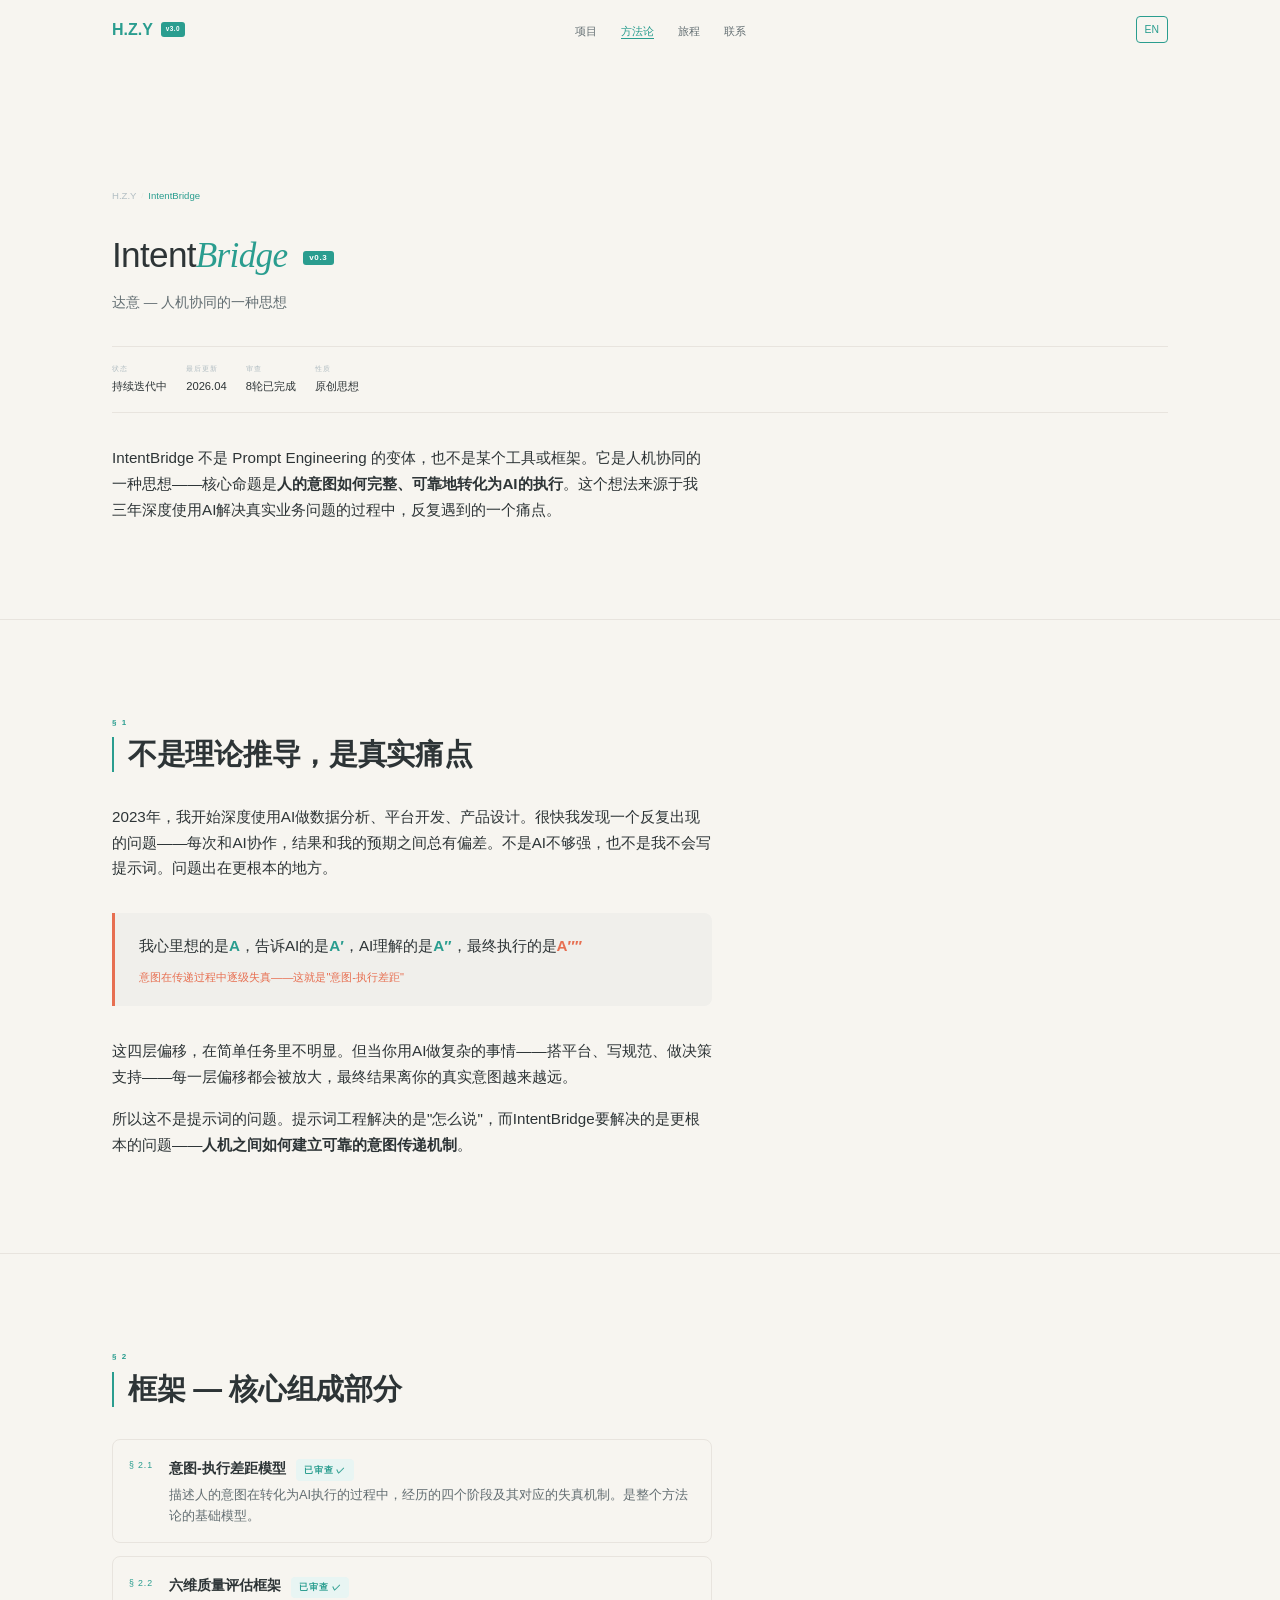
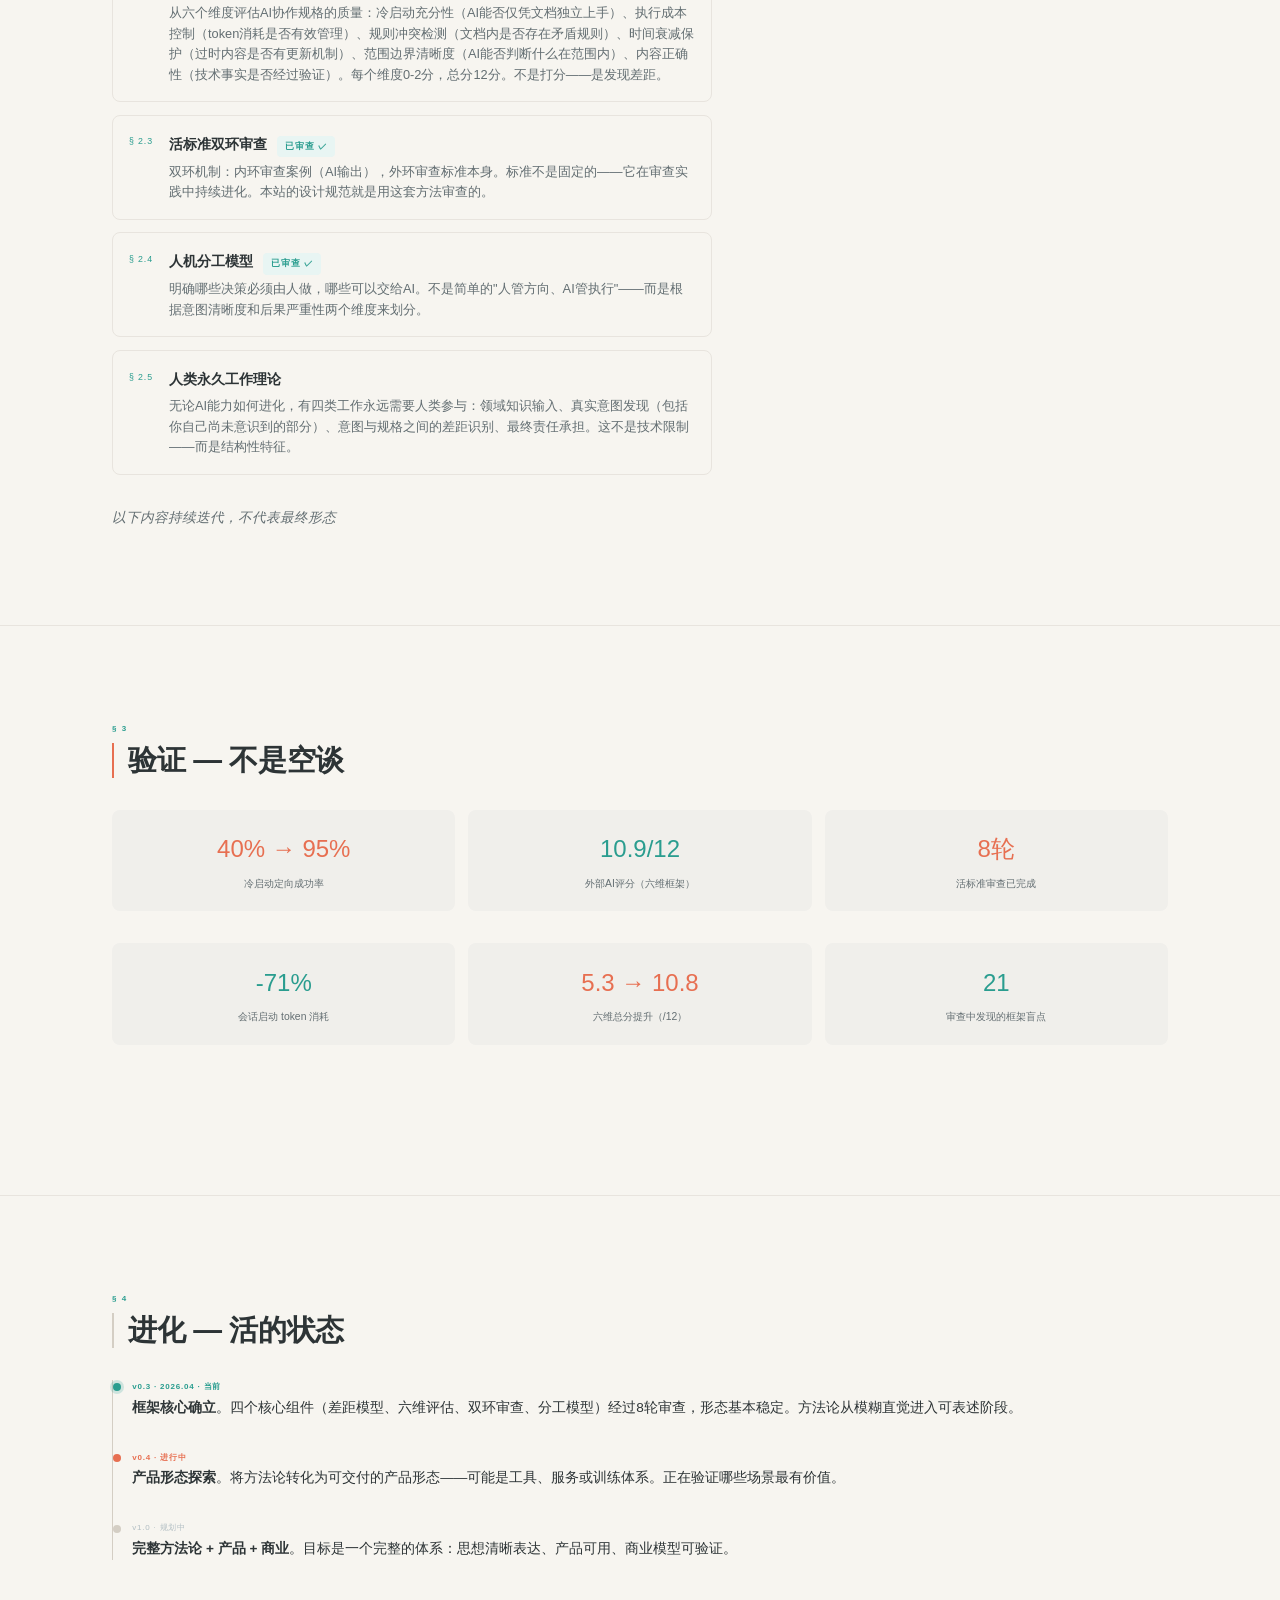
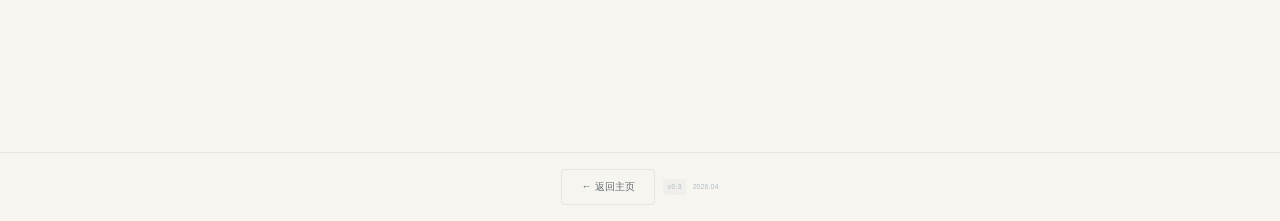
==== commit eddab3e3: "content: 项目描述全面重写 — 消除全部"待补充"占位符 基于4项目源码并发扫描，重写3个项目详情页的方案详解和反思（共7个段落）， 优化IntentBridge旗舰页（六维描述修正、验证数据" ====
--- a/intentbridge.html
+++ b/intentbridge.html
@@ -213,8 +213,8 @@
                             </span>
                         </div>
                         <div class="framework-item__desc">
-                            <span class="zh">从完整性、准确性、一致性、可操作性、可审查性、可演化性六个维度评估AI输出的质量。不是打分，是发现差距。</span>
-                            <span class="en">Evaluates AI output quality across six dimensions: completeness, accuracy, consistency, actionability, auditability, and evolvability. Not about scoring — about discovering gaps.</span>
+                            <span class="zh">从六个维度评估AI协作规格的质量：冷启动充分性（AI能否仅凭文档独立上手）、执行成本控制（token消耗是否有效管理）、规则冲突检测（文档内是否存在矛盾规则）、时间衰减保护（过时内容是否有更新机制）、范围边界清晰度（AI能否判断什么在范围内）、内容正确性（技术事实是否经过验证）。每个维度0-2分，总分12分。不是打分——是发现差距。</span>
+                            <span class="en">Evaluates AI collaboration spec quality across six dimensions: cold start sufficiency (can AI orient itself from this doc alone?), execution cost control (is token consumption managed?), rule conflict detection (are there contradictory rules?), temporal decay protection (is there an update mechanism for stale content?), scope boundary clarity (can AI judge what's in/out of scope?), and content correctness (are technical facts verified?). Each dimension scores 0–2, total 12. Not about scoring — about discovering gaps.</span>
                         </div>
                     </div>
                 </div>
@@ -256,6 +256,21 @@
                         </div>
                     </div>
                 </div>
+
+                <!-- §2.5 -->
+                <div class="framework-item reveal">
+                    <div class="framework-item__num">&sect; 2.5</div>
+                    <div>
+                        <div class="framework-item__title">
+                            <span class="zh">人类永久工作理论</span>
+                            <span class="en">Theory of Permanent Human Work</span>
+                        </div>
+                        <div class="framework-item__desc">
+                            <span class="zh">无论AI能力如何进化，有四类工作永远需要人类参与：领域知识输入、真实意图发现（包括你自己尚未意识到的部分）、意图与规格之间的差距识别、最终责任承担。这不是技术限制——而是结构性特征。</span>
+                            <span class="en">No matter how AI evolves, four categories of work will always require humans: domain knowledge input, real intent discovery (including what you haven't yet realized yourself), intent-spec gap identification, and final responsibility bearing. This isn't a technical limitation — it's a structural feature.</span>
+                        </div>
+                    </div>
+                </div>
             </div>
 
             <!-- Bottom note -->
@@ -284,8 +299,8 @@
                 <div class="stat-card reveal">
                     <div class="stat-card__value stat-card__value--coral">40% &rarr; 95%</div>
                     <div class="stat-card__label">
-                        <span class="zh">定向成功率提升</span>
-                        <span class="en">Targeted success rate improvement</span>
+                        <span class="zh">冷启动定向成功率</span>
+                        <span class="en">Cold Start Orientation Rate</span>
                     </div>
                 </div>
 
@@ -294,7 +309,7 @@
                     <div class="stat-card__value">10.9/12</div>
                     <div class="stat-card__label">
                         <span class="zh">外部AI评分（六维框架）</span>
-                        <span class="en">External AI score (Six-Dimension Framework)</span>
+                        <span class="en">External AI Score (Six-Dim Framework)</span>
                     </div>
                 </div>
 
@@ -304,6 +319,35 @@
                     <div class="stat-card__label">
                         <span class="zh">活标准审查已完成</span>
                         <span class="en">Living Standard Reviews completed</span>
+                    </div>
+                </div>
+            </div>
+
+            <div class="stats-grid reveal" style="margin-top: var(--sp-sm);">
+                <!-- Stat 4 -->
+                <div class="stat-card reveal">
+                    <div class="stat-card__value">-71%</div>
+                    <div class="stat-card__label">
+                        <span class="zh">会话启动 token 消耗</span>
+                        <span class="en">Session Startup Token Cost</span>
+                    </div>
+                </div>
+
+                <!-- Stat 5 -->
+                <div class="stat-card reveal">
+                    <div class="stat-card__value stat-card__value--coral">5.3 &rarr; 10.8</div>
+                    <div class="stat-card__label">
+                        <span class="zh">六维总分提升（/12）</span>
+                        <span class="en">Six-Dim Score Improvement (/12)</span>
+                    </div>
+                </div>
+
+                <!-- Stat 6 -->
+                <div class="stat-card reveal">
+                    <div class="stat-card__value">21</div>
+                    <div class="stat-card__label">
+                        <span class="zh">审查中发现的框架盲点</span>
+                        <span class="en">Framework Blind Spots Discovered</span>
                     </div>
                 </div>
             </div>
--- a/css/layout.css
+++ b/css/layout.css
@@ -92,11 +92,12 @@
 }
 .hero__avatar {
   width: 80px;
-  height: 80px;
+  height: 100px;
   border-radius: 50%;
   border: 2px solid rgba(var(--accent-rgb), 0.3);
-  margin: 0 auto var(--sp-lg);
+  margin: 1rem auto var(--sp-lg);
   object-fit: cover;
+  object-position: center 30%;
 }
 .hero__name {
   font-size: 2.2rem;
@@ -105,6 +106,27 @@
   margin-bottom: var(--sp-lg);
   line-height: 1.2;
 }
+/* Chinese name: serif, wide spacing, gradient */
+.lang-zh .hero__name {
+  font-family: var(--font-serif);
+  font-weight: 400;
+  font-size: 2.6rem;
+  letter-spacing: 0.25em;
+  background: linear-gradient(135deg, var(--text) 30%, var(--accent));
+  -webkit-background-clip: text;
+  -webkit-text-fill-color: transparent;
+  background-clip: text;
+}
+/* English name: thin, spaced, gradient */
+.lang-en .hero__name {
+  font-weight: 200;
+  font-size: 2rem;
+  letter-spacing: 0.08em;
+  background: linear-gradient(135deg, var(--text) 30%, var(--accent));
+  -webkit-background-clip: text;
+  -webkit-text-fill-color: transparent;
+  background-clip: text;
+}
 .hero__text {
   max-width: 500px;
   margin: 0 auto;
@@ -112,6 +134,14 @@
   line-height: 1.9;
 }
 .hero__highlight { color: var(--coral); font-weight: 600; }
+.hero__personality {
+  font-size: 0.55rem;
+  letter-spacing: 0.2em;
+  text-transform: uppercase;
+  color: var(--text-dim);
+  margin-top: 0.3rem;
+  margin-bottom: var(--sp-sm);
+}
 .hero__subtitle {
   font-size: 0.6rem;
   letter-spacing: 0.15em;
--- a/css/animations.css
+++ b/css/animations.css
@@ -30,7 +30,7 @@
 
 /* Hero entry sequence */
 .hero__avatar { animation: fadeIn 600ms var(--ease-out) 0ms both; }
-.hero__name { animation: fadeIn 600ms var(--ease-out) 300ms both; }
+.hero__name, .hero__personality { animation: fadeIn 600ms var(--ease-out) 300ms both; }
 .hero__text { animation: fadeSlideUp 600ms var(--ease-out) 700ms both; }
 .hero__subtitle, .hero .divider { animation: fadeIn 600ms var(--ease-out) 1100ms both; }
 .hero__cta { animation: fadeIn 600ms var(--ease-out) 1500ms both; }
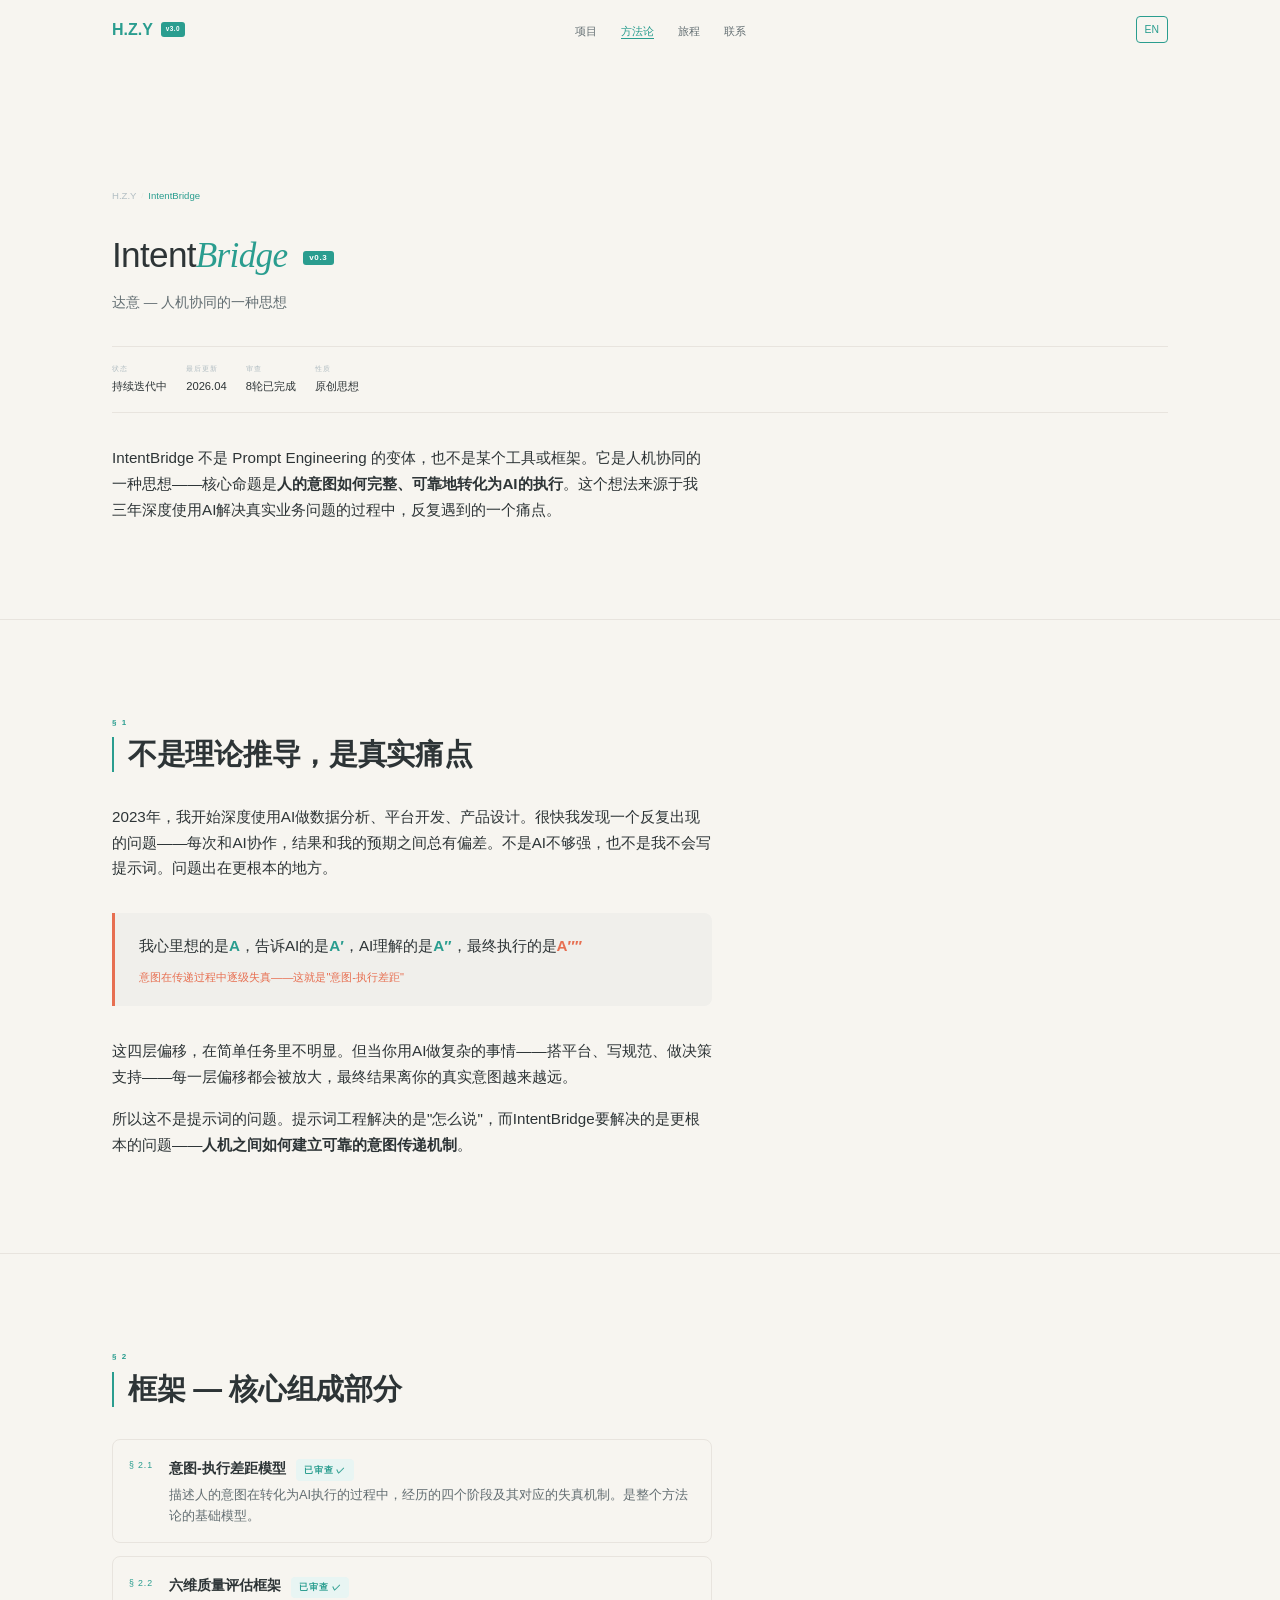
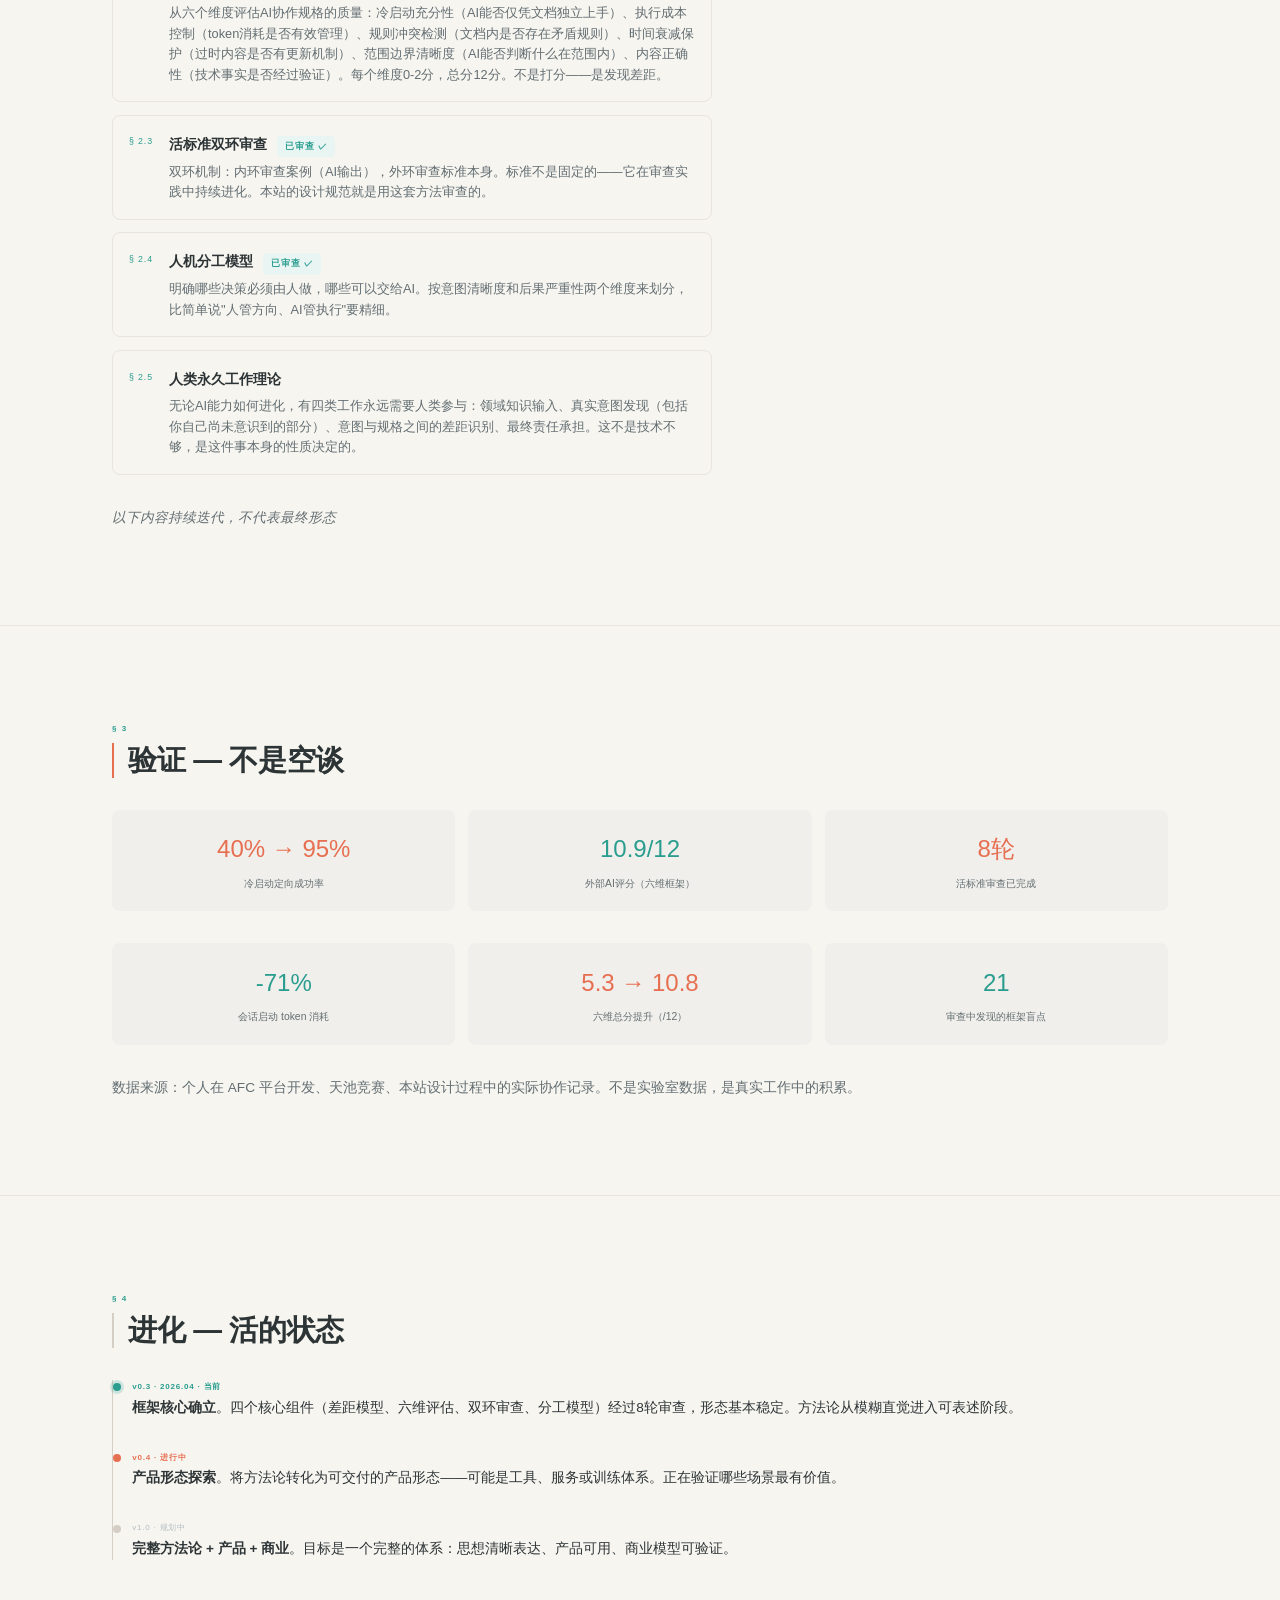
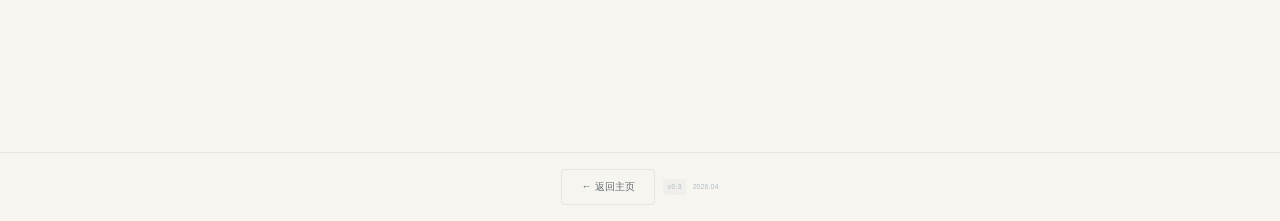
==== commit 12040846: "content: 项目更名 + 顺序调整 + 数据泄漏修正 + 去AI味文案 - 天池数据竞赛 → 阿里天池数据竞赛，描述补充蚂蚁金服资金预测 - 余额宝资金流预测 → 蚂蚁金服资金预测（全站统一） " ====
--- a/intentbridge.html
+++ b/intentbridge.html
@@ -251,8 +251,8 @@
                             </span>
                         </div>
                         <div class="framework-item__desc">
-                            <span class="zh">明确哪些决策必须由人做，哪些可以交给AI。不是简单的"人管方向、AI管执行"——而是根据意图清晰度和后果严重性两个维度来划分。</span>
-                            <span class="en">Clarifies which decisions must be made by humans and which can be delegated to AI. Not simply "humans steer, AI executes" — but divided along two dimensions: intent clarity and consequence severity.</span>
+                            <span class="zh">明确哪些决策必须由人做，哪些可以交给AI。按意图清晰度和后果严重性两个维度来划分，比简单说"人管方向、AI管执行"要精细。</span>
+                            <span class="en">Clarifies which decisions must be made by humans and which can be delegated to AI. Divided along two dimensions — intent clarity and consequence severity — more nuanced than simply saying "humans steer, AI executes."</span>
                         </div>
                     </div>
                 </div>
@@ -266,8 +266,8 @@
                             <span class="en">Theory of Permanent Human Work</span>
                         </div>
                         <div class="framework-item__desc">
-                            <span class="zh">无论AI能力如何进化，有四类工作永远需要人类参与：领域知识输入、真实意图发现（包括你自己尚未意识到的部分）、意图与规格之间的差距识别、最终责任承担。这不是技术限制——而是结构性特征。</span>
-                            <span class="en">No matter how AI evolves, four categories of work will always require humans: domain knowledge input, real intent discovery (including what you haven't yet realized yourself), intent-spec gap identification, and final responsibility bearing. This isn't a technical limitation — it's a structural feature.</span>
+                            <span class="zh">无论AI能力如何进化，有四类工作永远需要人类参与：领域知识输入、真实意图发现（包括你自己尚未意识到的部分）、意图与规格之间的差距识别、最终责任承担。这不是技术不够，是这件事本身的性质决定的。</span>
+                            <span class="en">No matter how AI evolves, four categories of work will always require humans: domain knowledge input, real intent discovery (including what you haven't yet realized yourself), intent-spec gap identification, and final responsibility bearing. This isn't about technology falling short — it's the nature of the work itself.</span>
                         </div>
                     </div>
                 </div>
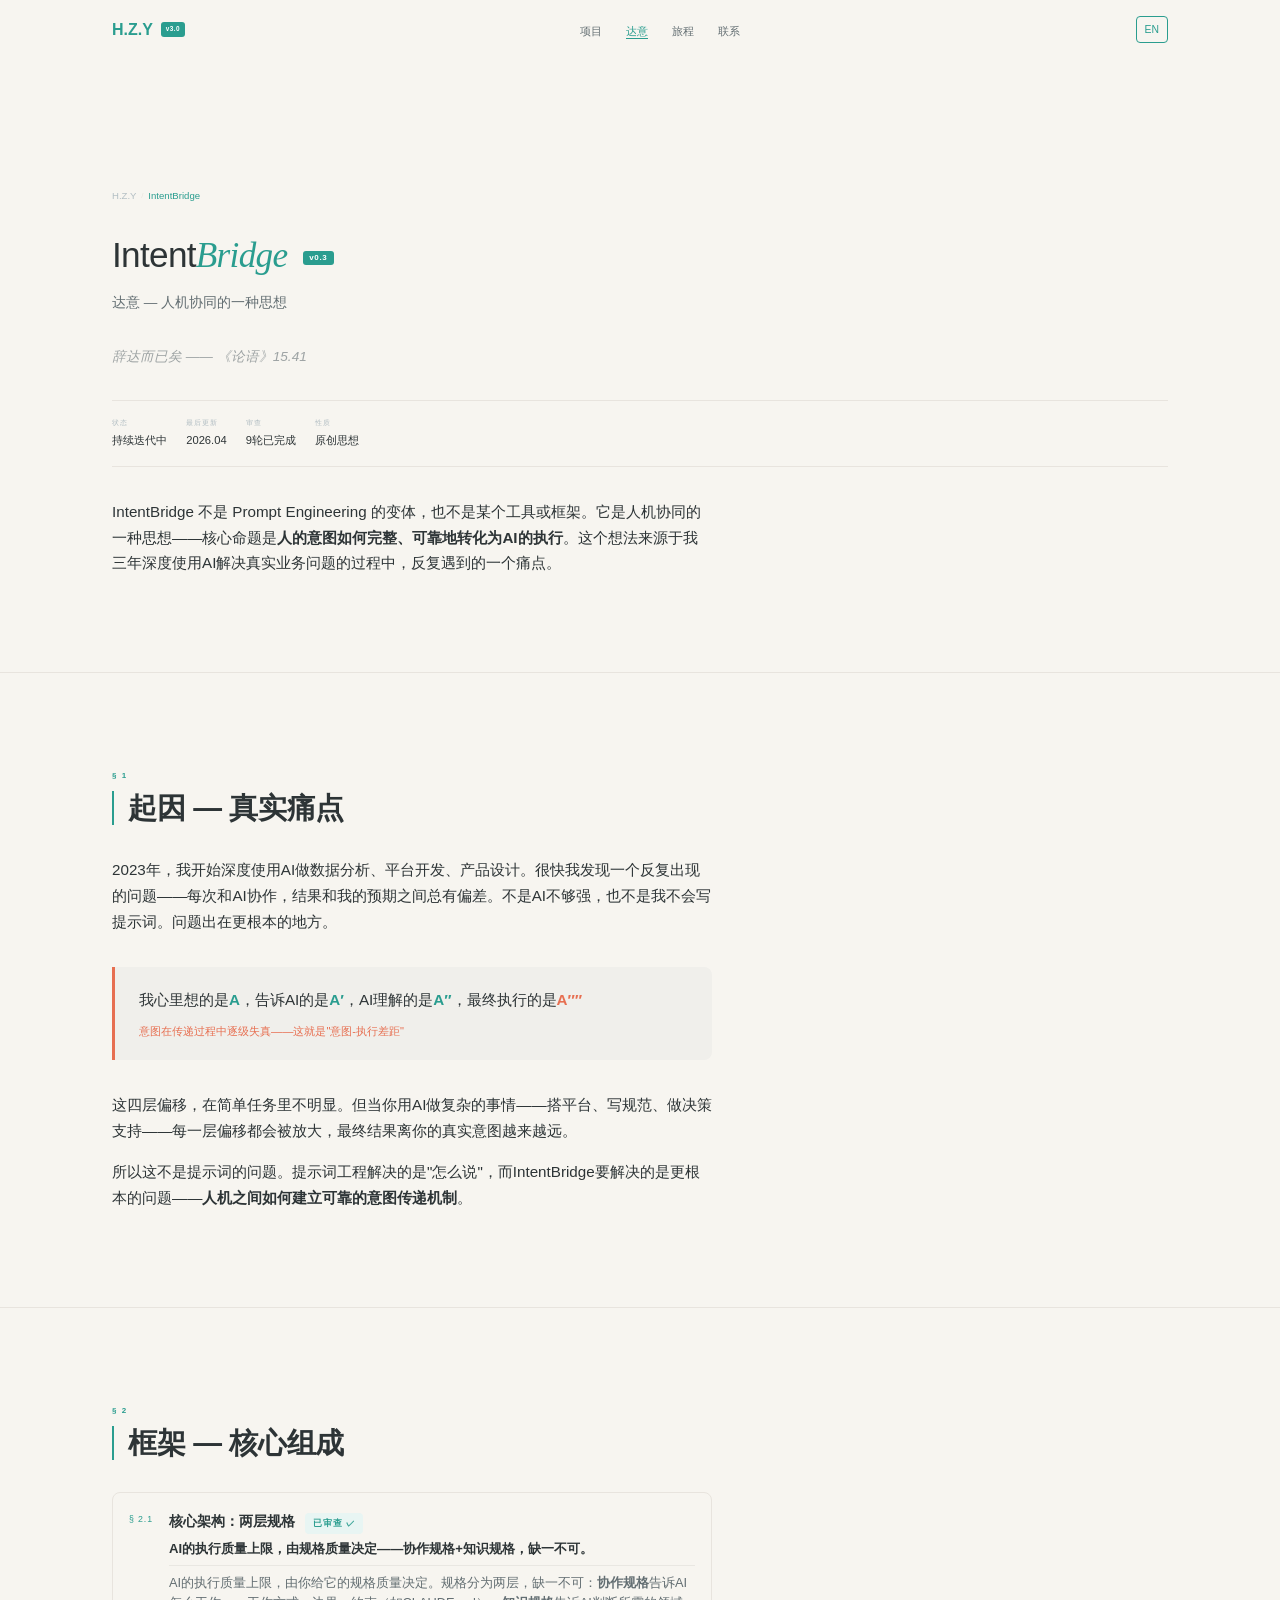
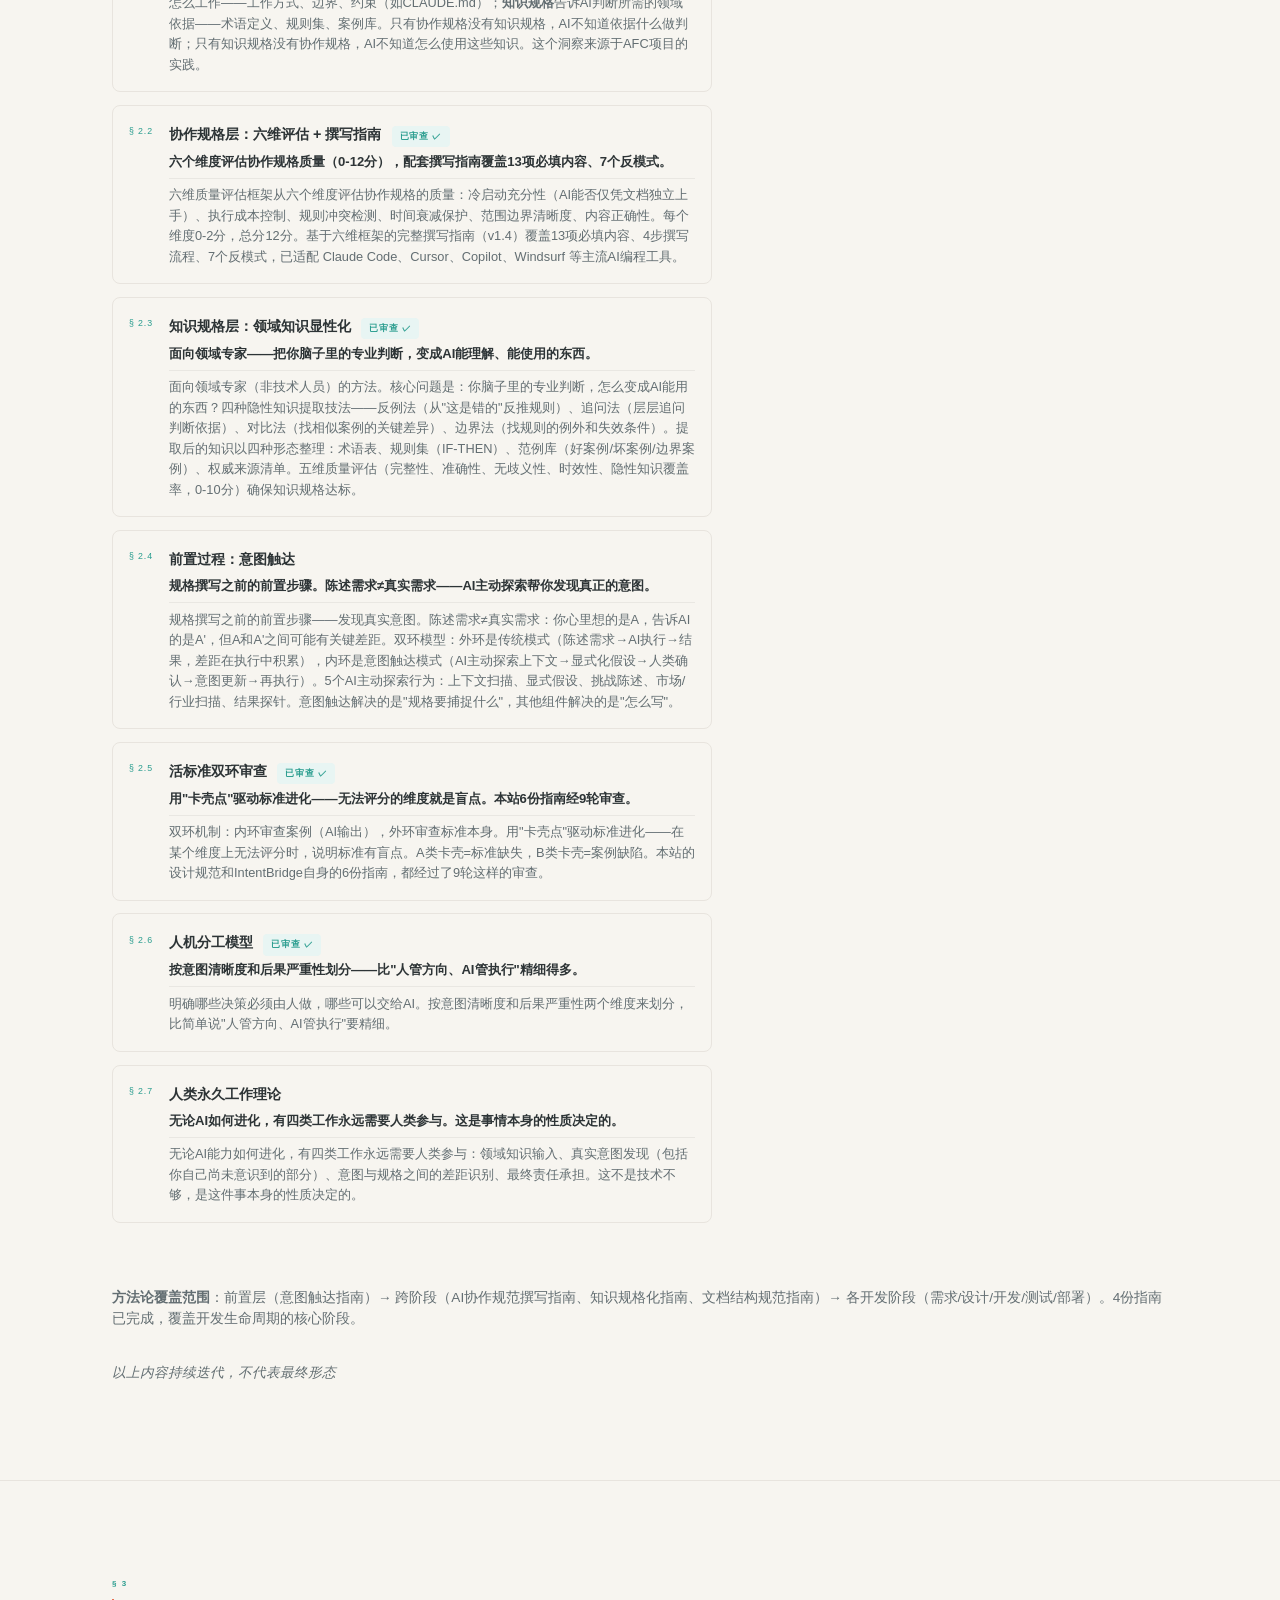
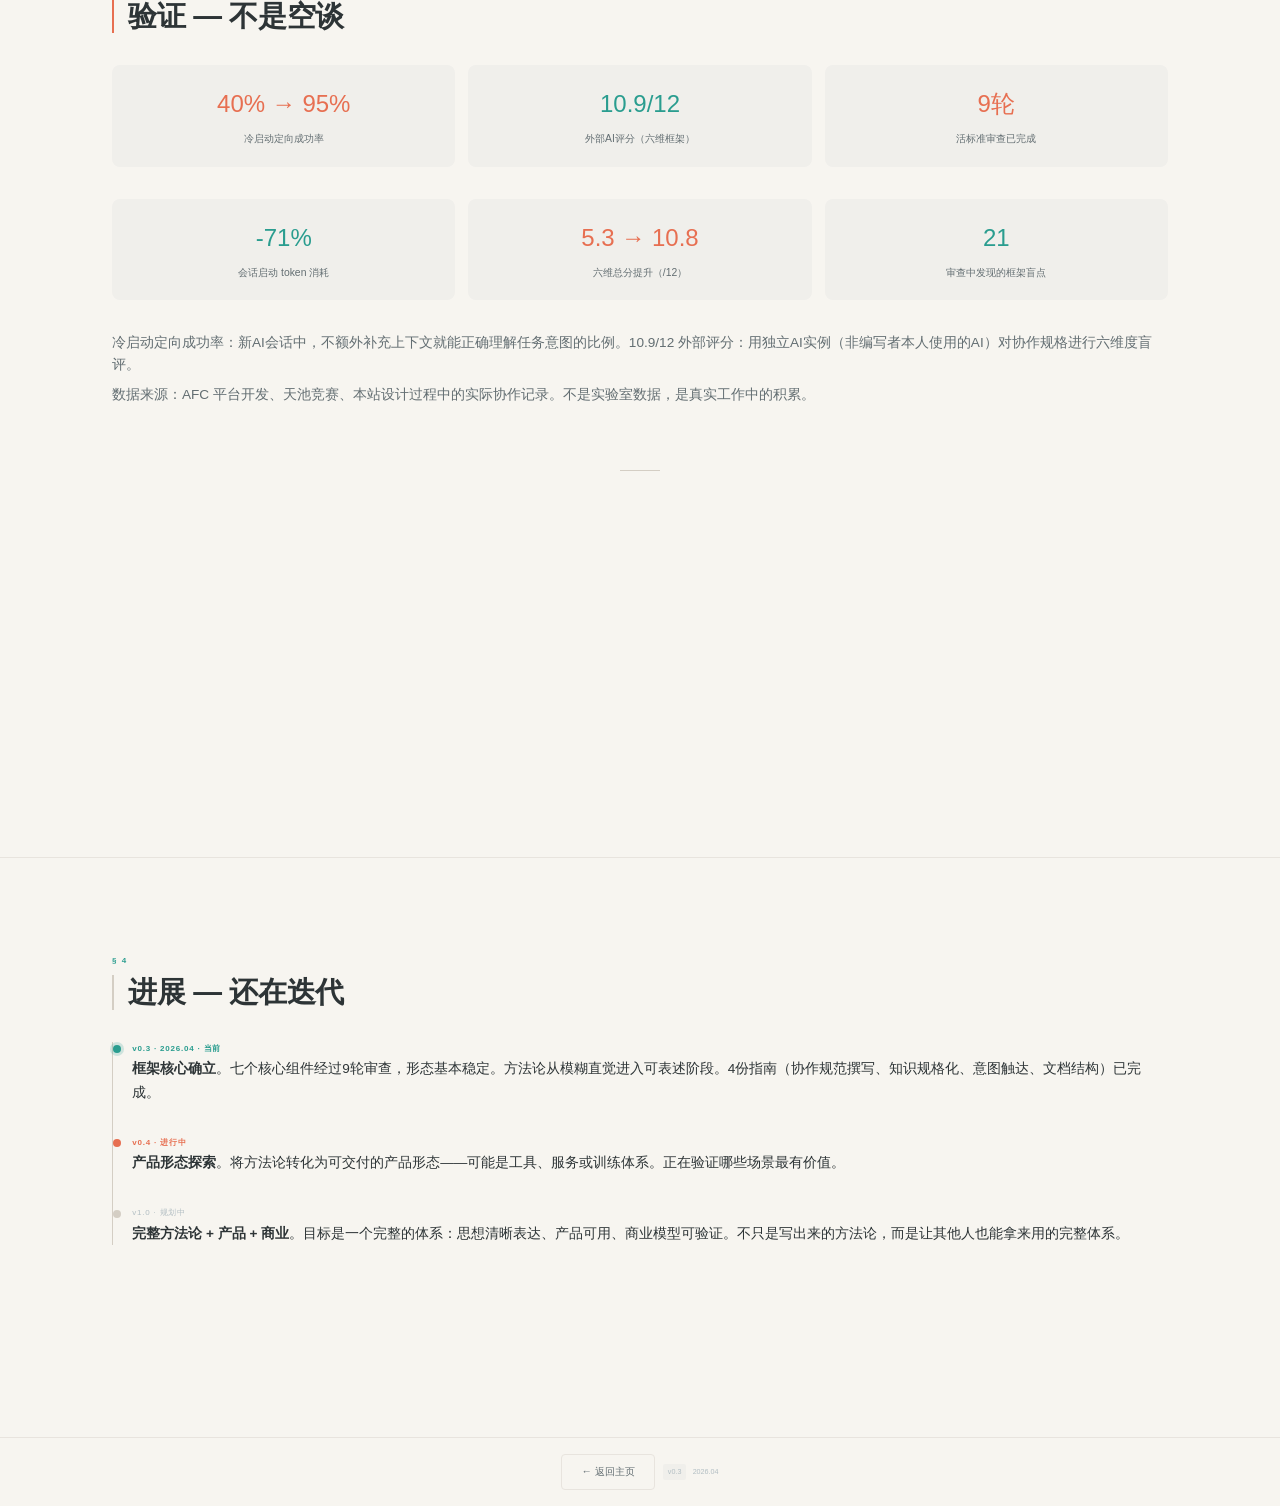
==== commit 1cde16ee: "content: 全站访客审查修复 — Hero文案+导航统一+§2视觉层次+设计过程迁移 - Hero三段文案重写：从"意图理解"扩大为"人机协作"，8年地铁一线+3年AI - Hero布局改为椭圆" ====
--- a/intentbridge.html
+++ b/intentbridge.html
@@ -31,7 +31,7 @@
             </a>
             <ul class="navbar__links" id="nav-links">
                 <li><a href="index.html#projects" class="navbar__link"><span class="zh">项目</span><span class="en">Projects</span></a></li>
-                <li><a href="intentbridge.html" class="navbar__link active"><span class="zh">方法论</span><span class="en">Methodology</span></a></li>
+                <li><a href="intentbridge.html" class="navbar__link active"><span class="zh">达意</span><span class="en">IntentBridge</span></a></li>
                 <li><a href="index.html#timeline" class="navbar__link"><span class="zh">旅程</span><span class="en">Journey</span></a></li>
                 <li><a href="index.html#contact" class="navbar__link"><span class="zh">联系</span><span class="en">Contact</span></a></li>
             </ul>
@@ -71,6 +71,10 @@
                 <span class="zh">达意 — 人机协同的一种思想</span>
                 <span class="en">D&aacute;y&igrave; — A philosophy of human-AI collaboration</span>
             </p>
+            <p class="caption reveal" style="margin-bottom: var(--sp-md); font-style: italic; opacity: 0.6;">
+                <span class="zh">辞达而已矣 —— 《论语》15.41</span>
+                <span class="en">"Language should simply convey meaning, nothing more" — Confucius, Analects 15.41</span>
+            </p>
 
             <!-- Metadata bar -->
             <div class="metadata reveal">
@@ -97,8 +101,8 @@
                         <span class="en">Reviews</span>
                     </div>
                     <div class="metadata__value">
-                        <span class="zh">8轮已完成</span>
-                        <span class="en">8 rounds completed</span>
+                        <span class="zh">9轮已完成</span>
+                        <span class="en">9 rounds completed</span>
                     </div>
                 </div>
                 <div>
@@ -130,8 +134,8 @@
             <div class="reveal">
                 <div class="section-marker">
                     <h2 class="h1">
-                        <span class="zh">不是理论推导，是真实痛点</span>
-                        <span class="en">Not a theoretical derivation — real pain</span>
+                        <span class="zh">起因 — 真实痛点</span>
+                        <span class="en">Origin — Real pain points</span>
                     </h2>
                 </div>
             </div>
@@ -174,54 +178,104 @@
             <div class="reveal">
                 <div class="section-marker">
                     <h2 class="h1">
-                        <span class="zh">框架 — 核心组成部分</span>
+                        <span class="zh">框架 — 核心组成</span>
                         <span class="en">Framework — Core Components</span>
                     </h2>
                 </div>
             </div>
 
             <div class="framework-list" style="margin-top: var(--sp-md);">
-                <!-- §2.1 -->
+                <!-- §2.1 核心架构 -->
                 <div class="framework-item reveal">
                     <div class="framework-item__num">&sect; 2.1</div>
                     <div>
                         <div class="framework-item__title">
-                            <span class="zh">意图-执行差距模型</span>
-                            <span class="en">Intent-Execution Gap Model</span>
+                            <span class="zh">核心架构：两层规格</span>
+                            <span class="en">Core Architecture: Two-Layer Specs</span>
                             <span class="tag tag--accent" style="margin-left:0.4rem;">
                                 <span class="zh">已审查 &check;</span>
                                 <span class="en">Reviewed &check;</span>
                             </span>
                         </div>
-                        <div class="framework-item__desc">
-                            <span class="zh">描述人的意图在转化为AI执行的过程中，经历的四个阶段及其对应的失真机制。是整个方法论的基础模型。</span>
-                            <span class="en">Describes the four stages human intent passes through on its way to AI execution, and the distortion mechanisms at each stage. The foundational model of the entire methodology.</span>
-                        </div>
-                    </div>
-                </div>
-
-                <!-- §2.2 -->
+                        <div class="framework-item__summary">
+                            <span class="zh">AI的执行质量上限，由规格质量决定——协作规格+知识规格，缺一不可。</span>
+                            <span class="en">AI's execution quality ceiling is determined by spec quality — collaboration specs + knowledge specs, both indispensable.</span>
+                        </div>
+                        <div class="framework-item__desc">
+                            <span class="zh">AI的执行质量上限，由你给它的规格质量决定。规格分为两层，缺一不可：<strong>协作规格</strong>告诉AI怎么工作——工作方式、边界、约束（如CLAUDE.md）；<strong>知识规格</strong>告诉AI判断所需的领域依据——术语定义、规则集、案例库。只有协作规格没有知识规格，AI不知道依据什么做判断；只有知识规格没有协作规格，AI不知道怎么使用这些知识。这个洞察来源于AFC项目的实践。</span>
+                            <span class="en">AI's execution quality ceiling is determined by the quality of specs you give it. Specs have two layers, both indispensable: <strong>collaboration specs</strong> tell AI how to work — methods, boundaries, constraints (e.g., CLAUDE.md); <strong>knowledge specs</strong> provide the domain basis for AI's judgments — terminology, rule sets, case libraries. Collaboration specs without knowledge specs leave AI without a basis for judgment; knowledge specs without collaboration specs leave AI unsure how to use that knowledge. This insight came from the AFC project.</span>
+                        </div>
+                    </div>
+                </div>
+
+                <!-- §2.2 协作规格层 -->
                 <div class="framework-item reveal">
                     <div class="framework-item__num">&sect; 2.2</div>
                     <div>
                         <div class="framework-item__title">
-                            <span class="zh">六维质量评估框架</span>
-                            <span class="en">Six-Dimension Quality Assessment Framework</span>
+                            <span class="zh">协作规格层：六维评估 + 撰写指南</span>
+                            <span class="en">Collaboration Spec Layer: Six-Dim Assessment + Writing Guide</span>
                             <span class="tag tag--accent" style="margin-left:0.4rem;">
                                 <span class="zh">已审查 &check;</span>
                                 <span class="en">Reviewed &check;</span>
                             </span>
                         </div>
-                        <div class="framework-item__desc">
-                            <span class="zh">从六个维度评估AI协作规格的质量：冷启动充分性（AI能否仅凭文档独立上手）、执行成本控制（token消耗是否有效管理）、规则冲突检测（文档内是否存在矛盾规则）、时间衰减保护（过时内容是否有更新机制）、范围边界清晰度（AI能否判断什么在范围内）、内容正确性（技术事实是否经过验证）。每个维度0-2分，总分12分。不是打分——是发现差距。</span>
-                            <span class="en">Evaluates AI collaboration spec quality across six dimensions: cold start sufficiency (can AI orient itself from this doc alone?), execution cost control (is token consumption managed?), rule conflict detection (are there contradictory rules?), temporal decay protection (is there an update mechanism for stale content?), scope boundary clarity (can AI judge what's in/out of scope?), and content correctness (are technical facts verified?). Each dimension scores 0–2, total 12. Not about scoring — about discovering gaps.</span>
-                        </div>
-                    </div>
-                </div>
-
-                <!-- §2.3 -->
+                        <div class="framework-item__summary">
+                            <span class="zh">六个维度评估协作规格质量（0-12分），配套撰写指南覆盖13项必填内容、7个反模式。</span>
+                            <span class="en">Six dimensions assess collaboration spec quality (0-12 points), with a complete writing guide covering 13 required items and 7 anti-patterns.</span>
+                        </div>
+                        <div class="framework-item__desc">
+                            <span class="zh">六维质量评估框架从六个维度评估协作规格的质量：冷启动充分性（AI能否仅凭文档独立上手）、执行成本控制、规则冲突检测、时间衰减保护、范围边界清晰度、内容正确性。每个维度0-2分，总分12分。基于六维框架的完整撰写指南（v1.4）覆盖13项必填内容、4步撰写流程、7个反模式，已适配 Claude Code、Cursor、Copilot、Windsurf 等主流AI编程工具。</span>
+                            <span class="en">The Six-Dimension Quality Assessment Framework evaluates collaboration spec quality across: cold start sufficiency (can AI orient itself from this doc alone?), execution cost control, rule conflict detection, temporal decay protection, scope boundary clarity, and content correctness. Each dimension scores 0–2, total 12. A complete writing guide (v1.4) based on this framework covers 13 required content items, a 4-step writing process, and 7 anti-patterns, adapted for Claude Code, Cursor, Copilot, Windsurf, and other major AI coding tools.</span>
+                        </div>
+                    </div>
+                </div>
+
+                <!-- §2.3 知识规格层 -->
                 <div class="framework-item reveal">
                     <div class="framework-item__num">&sect; 2.3</div>
+                    <div>
+                        <div class="framework-item__title">
+                            <span class="zh">知识规格层：领域知识显性化</span>
+                            <span class="en">Knowledge Spec Layer: Making Domain Knowledge Explicit</span>
+                            <span class="tag tag--accent" style="margin-left:0.4rem;">
+                                <span class="zh">已审查 &check;</span>
+                                <span class="en">Reviewed &check;</span>
+                            </span>
+                        </div>
+                        <div class="framework-item__summary">
+                            <span class="zh">面向领域专家——把你脑子里的专业判断，变成AI能理解、能使用的东西。</span>
+                            <span class="en">For domain experts — turning the professional judgment in your head into something AI can understand and use.</span>
+                        </div>
+                        <div class="framework-item__desc">
+                            <span class="zh">面向领域专家（非技术人员）的方法。核心问题是：你脑子里的专业判断，怎么变成AI能用的东西？四种隐性知识提取技法——反例法（从"这是错的"反推规则）、追问法（层层追问判断依据）、对比法（找相似案例的关键差异）、边界法（找规则的例外和失效条件）。提取后的知识以四种形态整理：术语表、规则集（IF-THEN）、范例库（好案例/坏案例/边界案例）、权威来源清单。五维质量评估（完整性、准确性、无歧义性、时效性、隐性知识覆盖率，0-10分）确保知识规格达标。</span>
+                            <span class="en">A method for domain experts (non-technical). The core question: how do you turn the professional judgment in your head into something AI can use? Four tacit-knowledge extraction techniques — counter-example (infer rules from "this is wrong"), deep questioning (drill into judgment basis layer by layer), comparative (find the critical difference between similar cases), and boundary (find exceptions and failure conditions). Extracted knowledge is organized into four formats: glossary, rule sets (IF-THEN), example libraries (good/bad/boundary cases), and authoritative source lists. A five-dimension quality assessment (completeness, accuracy, ambiguity-free, timeliness, tacit-knowledge coverage, 0–10 points) ensures knowledge spec quality.</span>
+                        </div>
+                    </div>
+                </div>
+
+                <!-- §2.4 意图触达 -->
+                <div class="framework-item reveal">
+                    <div class="framework-item__num">&sect; 2.4</div>
+                    <div>
+                        <div class="framework-item__title">
+                            <span class="zh">前置过程：意图触达</span>
+                            <span class="en">Pre-Spec Process: Intent Reaching</span>
+                        </div>
+                        <div class="framework-item__summary">
+                            <span class="zh">规格撰写之前的前置步骤。陈述需求≠真实需求——AI主动探索帮你发现真正的意图。</span>
+                            <span class="en">The pre-spec step. Stated requirements ≠ real requirements — AI proactively explores to uncover your true intent.</span>
+                        </div>
+                        <div class="framework-item__desc">
+                            <span class="zh">规格撰写之前的前置步骤——发现真实意图。陈述需求≠真实需求：你心里想的是A，告诉AI的是A'，但A和A'之间可能有关键差距。双环模型：外环是传统模式（陈述需求→AI执行→结果，差距在执行中积累），内环是意图触达模式（AI主动探索上下文→显式化假设→人类确认→意图更新→再执行）。5个AI主动探索行为：上下文扫描、显式假设、挑战陈述、市场/行业扫描、结果探针。意图触达解决的是"规格要捕捉什么"，其他组件解决的是"怎么写"。</span>
+                            <span class="en">The pre-spec step — discovering real intent. Stated requirements ≠ real requirements: what you have in mind is A, what you tell AI is A', and there can be critical gaps between them. Dual-loop model: the outer loop is traditional (state requirement → AI executes → result, gaps accumulate during execution); the inner loop is intent-reaching mode (AI proactively explores context → makes assumptions explicit → human confirms → intent updates → then executes). Five proactive AI behaviors: context scanning, explicit assumptions, challenging statements, market/industry scanning, result probing. Intent reaching solves "what should specs capture"; other components solve "how to write them."</span>
+                        </div>
+                    </div>
+                </div>
+
+                <!-- §2.5 活标准双环审查 -->
+                <div class="framework-item reveal">
+                    <div class="framework-item__num">&sect; 2.5</div>
                     <div>
                         <div class="framework-item__title">
                             <span class="zh">活标准双环审查</span>
@@ -231,16 +285,20 @@
                                 <span class="en">Reviewed &check;</span>
                             </span>
                         </div>
-                        <div class="framework-item__desc">
-                            <span class="zh">双环机制：内环审查案例（AI输出），外环审查标准本身。标准不是固定的——它在审查实践中持续进化。本站的设计规范就是用这套方法审查的。</span>
-                            <span class="en">A dual-loop mechanism: the inner loop reviews the case (AI output), the outer loop reviews the standard itself. Standards are not fixed — they evolve through review practice. This site's design spec was reviewed using this method.</span>
-                        </div>
-                    </div>
-                </div>
-
-                <!-- §2.4 -->
-                <div class="framework-item reveal">
-                    <div class="framework-item__num">&sect; 2.4</div>
+                        <div class="framework-item__summary">
+                            <span class="zh">用"卡壳点"驱动标准进化——无法评分的维度就是盲点。本站6份指南经9轮审查。</span>
+                            <span class="en">"Stuck points" drive standard evolution — dimensions you can't score reveal blind spots. This site's 6 guides went through 9 review rounds.</span>
+                        </div>
+                        <div class="framework-item__desc">
+                            <span class="zh">双环机制：内环审查案例（AI输出），外环审查标准本身。用"卡壳点"驱动标准进化——在某个维度上无法评分时，说明标准有盲点。A类卡壳=标准缺失，B类卡壳=案例缺陷。本站的设计规范和IntentBridge自身的6份指南，都经过了9轮这样的审查。</span>
+                            <span class="en">A dual-loop mechanism: the inner loop reviews the case (AI output), the outer loop reviews the standard itself. "Stuck points" drive standard evolution — when you can't score on a dimension, it reveals a blind spot. A-type stuck = standard gap, B-type stuck = case defect. This site's design spec and IntentBridge's own 6 guides have all been through 9 rounds of this review.</span>
+                        </div>
+                    </div>
+                </div>
+
+                <!-- §2.6 人机分工模型 -->
+                <div class="framework-item reveal">
+                    <div class="framework-item__num">&sect; 2.6</div>
                     <div>
                         <div class="framework-item__title">
                             <span class="zh">人机分工模型</span>
@@ -250,6 +308,10 @@
                                 <span class="en">Reviewed &check;</span>
                             </span>
                         </div>
+                        <div class="framework-item__summary">
+                            <span class="zh">按意图清晰度和后果严重性划分——比"人管方向、AI管执行"精细得多。</span>
+                            <span class="en">Divided by intent clarity and consequence severity — far more nuanced than "humans steer, AI executes."</span>
+                        </div>
                         <div class="framework-item__desc">
                             <span class="zh">明确哪些决策必须由人做，哪些可以交给AI。按意图清晰度和后果严重性两个维度来划分，比简单说"人管方向、AI管执行"要精细。</span>
                             <span class="en">Clarifies which decisions must be made by humans and which can be delegated to AI. Divided along two dimensions — intent clarity and consequence severity — more nuanced than simply saying "humans steer, AI executes."</span>
@@ -257,14 +319,18 @@
                     </div>
                 </div>
 
-                <!-- §2.5 -->
-                <div class="framework-item reveal">
-                    <div class="framework-item__num">&sect; 2.5</div>
+                <!-- §2.7 人类永久工作理论 -->
+                <div class="framework-item reveal">
+                    <div class="framework-item__num">&sect; 2.7</div>
                     <div>
                         <div class="framework-item__title">
                             <span class="zh">人类永久工作理论</span>
                             <span class="en">Theory of Permanent Human Work</span>
                         </div>
+                        <div class="framework-item__summary">
+                            <span class="zh">无论AI如何进化，有四类工作永远需要人类参与。这是事情本身的性质决定的。</span>
+                            <span class="en">No matter how AI evolves, four categories of work will always require humans. It's the nature of the work itself.</span>
+                        </div>
                         <div class="framework-item__desc">
                             <span class="zh">无论AI能力如何进化，有四类工作永远需要人类参与：领域知识输入、真实意图发现（包括你自己尚未意识到的部分）、意图与规格之间的差距识别、最终责任承担。这不是技术不够，是这件事本身的性质决定的。</span>
                             <span class="en">No matter how AI evolves, four categories of work will always require humans: domain knowledge input, real intent discovery (including what you haven't yet realized yourself), intent-spec gap identification, and final responsibility bearing. This isn't about technology falling short — it's the nature of the work itself.</span>
@@ -273,9 +339,17 @@
                 </div>
             </div>
 
+            <!-- 方法论全景图 -->
+            <div class="reveal" style="margin-top: var(--sp-lg);">
+                <p class="caption">
+                    <span class="zh"><strong>方法论覆盖范围</strong>：前置层（意图触达指南）→ 跨阶段（AI协作规范撰写指南、知识规格化指南、文档结构规范指南）→ 各开发阶段（需求/设计/开发/测试/部署）。4份指南已完成，覆盖开发生命周期的核心阶段。</span>
+                    <span class="en"><strong>Methodology coverage</strong>: Pre-phase (Intent Reaching Guide) → Cross-phase (AI Collaboration Spec Writing Guide, Knowledge Specification Guide, Document Structure Guide) → Development phases (requirements/design/dev/test/deploy). 4 guides completed, covering the core phases of the development lifecycle.</span>
+                </p>
+            </div>
+
             <!-- Bottom note -->
             <p class="caption reveal" style="margin-top: var(--sp-md); font-style: italic;">
-                <span class="zh">以下内容持续迭代，不代表最终形态</span>
+                <span class="zh">以上内容持续迭代，不代表最终形态</span>
                 <span class="en">The content above is continuously iterating and does not represent its final form</span>
             </p>
         </div>
@@ -315,7 +389,7 @@
 
                 <!-- Stat 3 -->
                 <div class="stat-card reveal">
-                    <div class="stat-card__value stat-card__value--coral">8<span class="zh">轮</span><span class="en"> rounds</span></div>
+                    <div class="stat-card__value stat-card__value--coral">9<span class="zh">轮</span><span class="en"> rounds</span></div>
                     <div class="stat-card__label">
                         <span class="zh">活标准审查已完成</span>
                         <span class="en">Living Standard Reviews completed</span>
@@ -353,21 +427,65 @@
             </div>
 
             <p class="caption reveal">
-                <span class="zh">数据来源：个人在 AFC 平台开发、天池竞赛、本站设计过程中的实际协作记录。不是实验室数据，是真实工作中的积累。</span>
+                <span class="zh">冷启动定向成功率：新AI会话中，不额外补充上下文就能正确理解任务意图的比例。10.9/12 外部评分：用独立AI实例（非编写者本人使用的AI）对协作规格进行六维度盲评。</span>
+                <span class="en">Cold start rate: percentage of new AI sessions that correctly grasp task intent without additional context. 10.9/12 external score: blind evaluation by an independent AI instance (not the author's own) across six dimensions.</span>
+            </p>
+            <p class="caption reveal" style="margin-top: var(--sp-xs);">
+                <span class="zh">数据来源：AFC 平台开发、天池竞赛、本站设计过程中的实际协作记录。不是实验室数据，是真实工作中的积累。</span>
                 <span class="en">Data source: actual collaboration records from AFC platform development, Tianchi competitions, and this site's design process. Not lab data — accumulated from real work.</span>
             </p>
+
+            <!-- 本站审查案例 -->
+            <div class="divider reveal" style="margin-top: var(--sp-lg); margin-bottom: var(--sp-md);"></div>
+            <div class="reveal">
+                <p class="caption" style="font-weight: 600;">
+                    <span class="zh">实例：本站设计规范的审查</span>
+                    <span class="en">Case study: reviewing this site's design spec</span>
+                </p>
+            </div>
+            <div class="stats-grid reveal" style="margin-top: var(--sp-sm);">
+                <div class="stat-card">
+                    <div class="stat-card__value stat-card__value--coral">11</div>
+                    <div class="stat-card__label">
+                        <span class="zh">项发现（7处标准盲点 + 4处内容缺陷）</span>
+                        <span class="en">findings (7 spec blind spots + 4 content defects)</span>
+                    </div>
+                </div>
+                <div class="stat-card">
+                    <div class="stat-card__value">69% &rarr; 87%</div>
+                    <div class="stat-card__label">
+                        <span class="zh">规范评分提升（11/16 → 14/16）</span>
+                        <span class="en">spec score improvement (11/16 → 14/16)</span>
+                    </div>
+                </div>
+            </div>
+            <div class="reveal" style="margin-top: var(--sp-sm); max-width: 600px;">
+                <p style="font-size: 0.8rem; color: var(--text-muted); font-style: italic;">
+                    <span class="zh">关键发现举例：排版层级表写的是 2.5rem，但 Hero 实际用的是 2.2rem——规范自相矛盾。配色表有 12 个色值但没说什么时候用哪个。布局参数完全缺失——导航多高？Hero 多高？</span>
+                    <span class="en">Example finding: the typography scale said 2.5rem but the Hero used 2.2rem — a contradiction. The color palette had 12 values but no usage rules. Layout parameters were completely missing.</span>
+                </p>
+                <div style="margin-top: var(--sp-sm);">
+                    <span class="tag tag--outline">
+                        <span class="zh">审查前</span>
+                        <span class="en">Pre-review</span>
+                    </span>
+                    <span style="font-size: 0.6rem; color: var(--text-dim); margin: 0 0.3rem;">→</span>
+                    <span class="tag tag--accent">
+                        <span class="zh">审查后</span>
+                        <span class="en">Post-review</span>
+                    </span>
+                </div>
+            </div>
         </div>
     </section>
-
-    <!-- ========== §4 进化 — Living state ========== -->
     <section class="section">
         <div class="container">
             <div class="section-label reveal">&sect; 4</div>
             <div class="reveal">
                 <div class="section-marker section-marker--muted">
                     <h2 class="h1">
-                        <span class="zh">进化 — 活的状态</span>
-                        <span class="en">Evolution — Living state</span>
+                        <span class="zh">进展 — 还在迭代</span>
+                        <span class="en">Progress — Still iterating</span>
                     </h2>
                 </div>
             </div>
@@ -380,8 +498,8 @@
                         v0.3 &middot; 2026.04 &middot; <span class="zh">当前</span><span class="en">Current</span>
                     </div>
                     <div class="timeline__text">
-                        <span class="zh"><strong>框架核心确立</strong>。四个核心组件（差距模型、六维评估、双环审查、分工模型）经过8轮审查，形态基本稳定。方法论从模糊直觉进入可表述阶段。</span>
-                        <span class="en"><strong>Framework core established.</strong> Four core components (Gap Model, Six-Dimension Assessment, Dual-Loop Review, Division of Labor Model) have been through 8 review rounds and reached a stable form. The methodology moved from vague intuition to articulable structure.</span>
+                        <span class="zh"><strong>框架核心确立</strong>。七个核心组件经过9轮审查，形态基本稳定。方法论从模糊直觉进入可表述阶段。4份指南（协作规范撰写、知识规格化、意图触达、文档结构）已完成。</span>
+                        <span class="en"><strong>Framework core established.</strong> Seven core components have been through 9 review rounds and reached a stable form. The methodology moved from vague intuition to articulable structure. 4 guides completed (collaboration spec writing, knowledge specification, intent reaching, document structure).</span>
                     </div>
                 </div>
 
@@ -404,8 +522,8 @@
                         v1.0 &middot; <span class="zh">规划中</span><span class="en">Planned</span>
                     </div>
                     <div class="timeline__text">
-                        <span class="zh"><strong>完整方法论 + 产品 + 商业</strong>。目标是一个完整的体系：思想清晰表达、产品可用、商业模型可验证。</span>
-                        <span class="en"><strong>Complete methodology + product + business.</strong> The goal is a complete system: clearly articulated philosophy, usable product, and validated business model.</span>
+                        <span class="zh"><strong>完整方法论 + 产品 + 商业</strong>。目标是一个完整的体系：思想清晰表达、产品可用、商业模型可验证。不只是写出来的方法论，而是让其他人也能拿来用的完整体系。</span>
+                        <span class="en"><strong>Complete methodology + product + business.</strong> The goal is a complete system: clearly articulated philosophy, usable product, and validated business model. Not just a written methodology, but a complete system others can pick up and use.</span>
                     </div>
                 </div>
             </div>
--- a/css/layout.css
+++ b/css/layout.css
@@ -128,11 +128,13 @@
   background-clip: text;
 }
 .hero__text {
-  max-width: 500px;
   margin: 0 auto;
   font-size: 1.05rem;
   line-height: 1.9;
 }
+.hero__text p { text-align: center; max-width: 420px; margin: 0 auto; }
+.hero__text p:nth-child(2) { max-width: 540px; }
+.hero__text p:nth-child(3) { max-width: 360px; }
 .hero__highlight { color: var(--coral); font-weight: 600; }
 .hero__personality {
   font-size: 0.55rem;
@@ -262,7 +264,8 @@
   white-space: nowrap;
 }
 .framework-item__title { font-size: 0.9rem; font-weight: 600; margin-bottom: 0.3rem; }
-.framework-item__desc { font-size: 0.8rem; color: var(--text-muted); line-height: 1.6; }
+.framework-item__summary { font-size: 0.82rem; font-weight: 600; line-height: 1.5; margin-bottom: 0; }
+.framework-item__desc { font-size: 0.8rem; color: var(--text-muted); line-height: 1.6; border-top: 1px solid rgba(0,0,0,0.06); padding-top: 0.4rem; margin-top: 0.4rem; }
 
 /* Stats grid */
 .stats-grid {
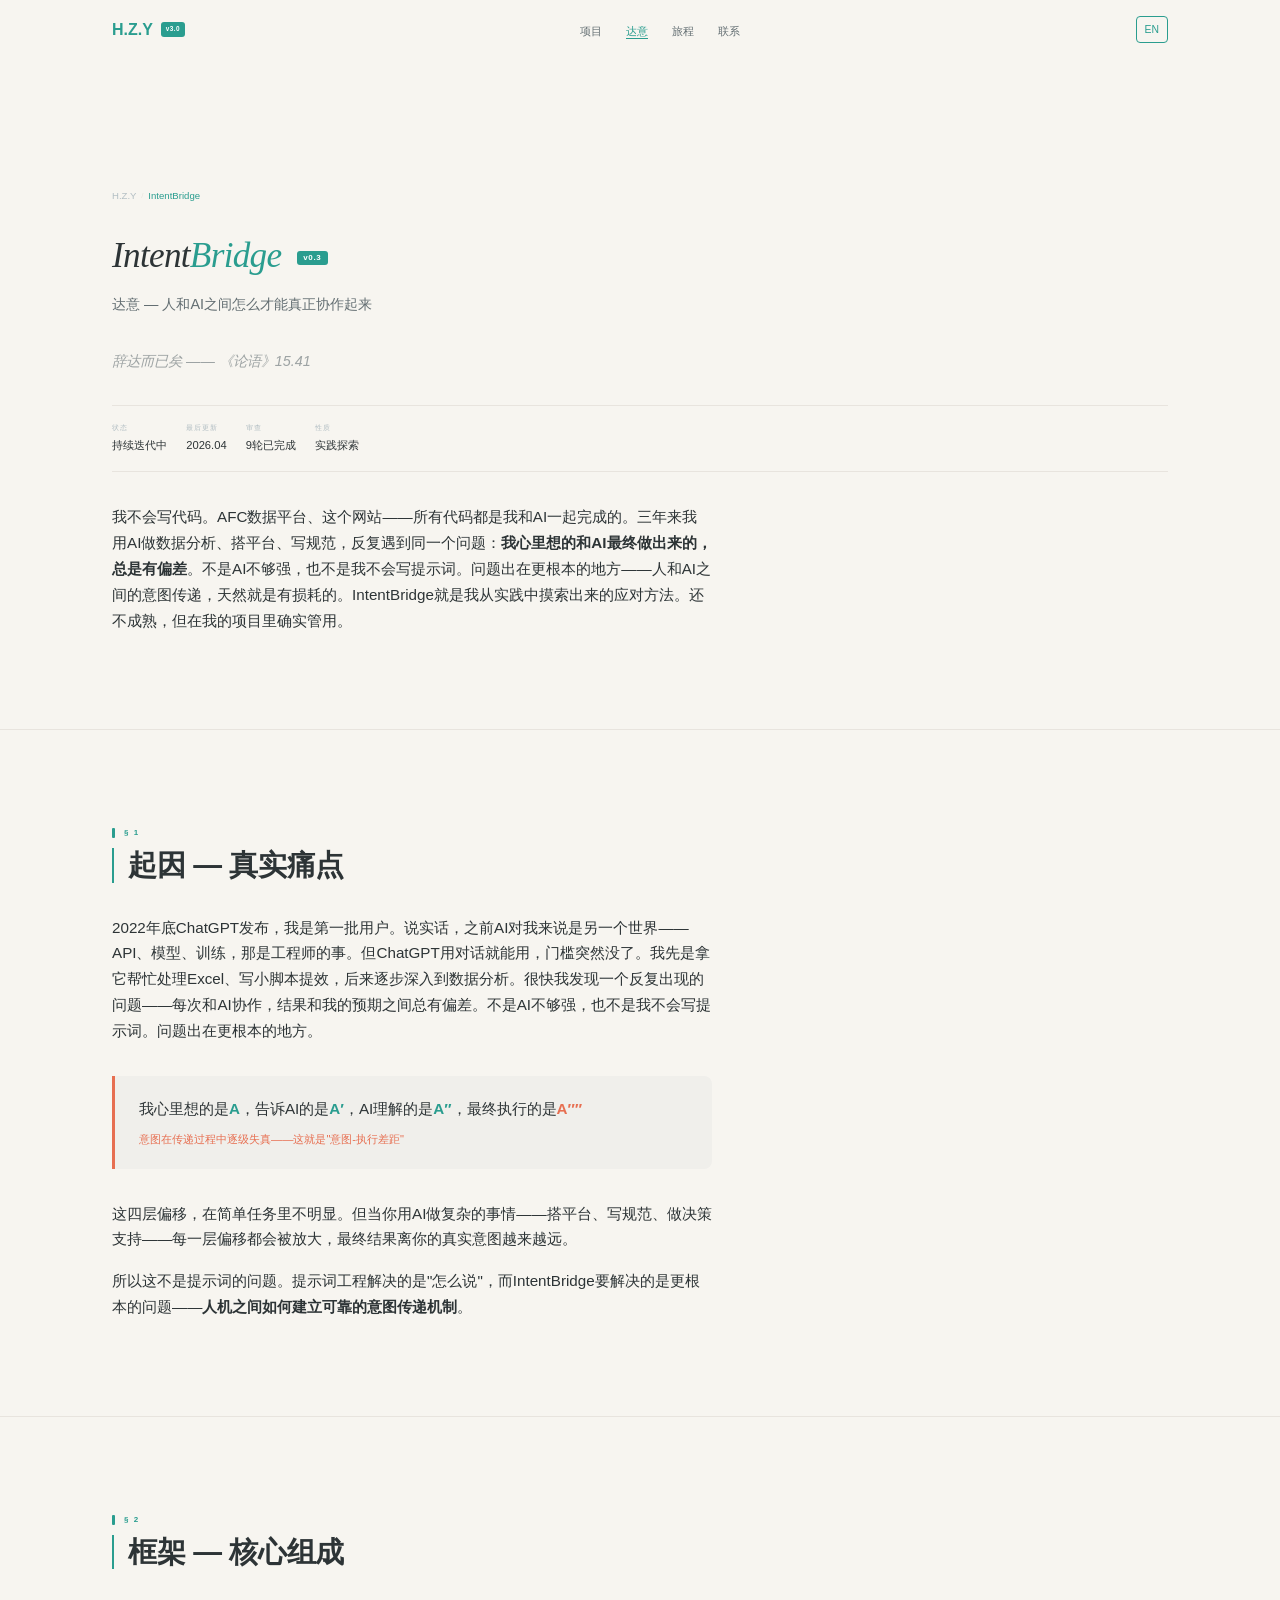
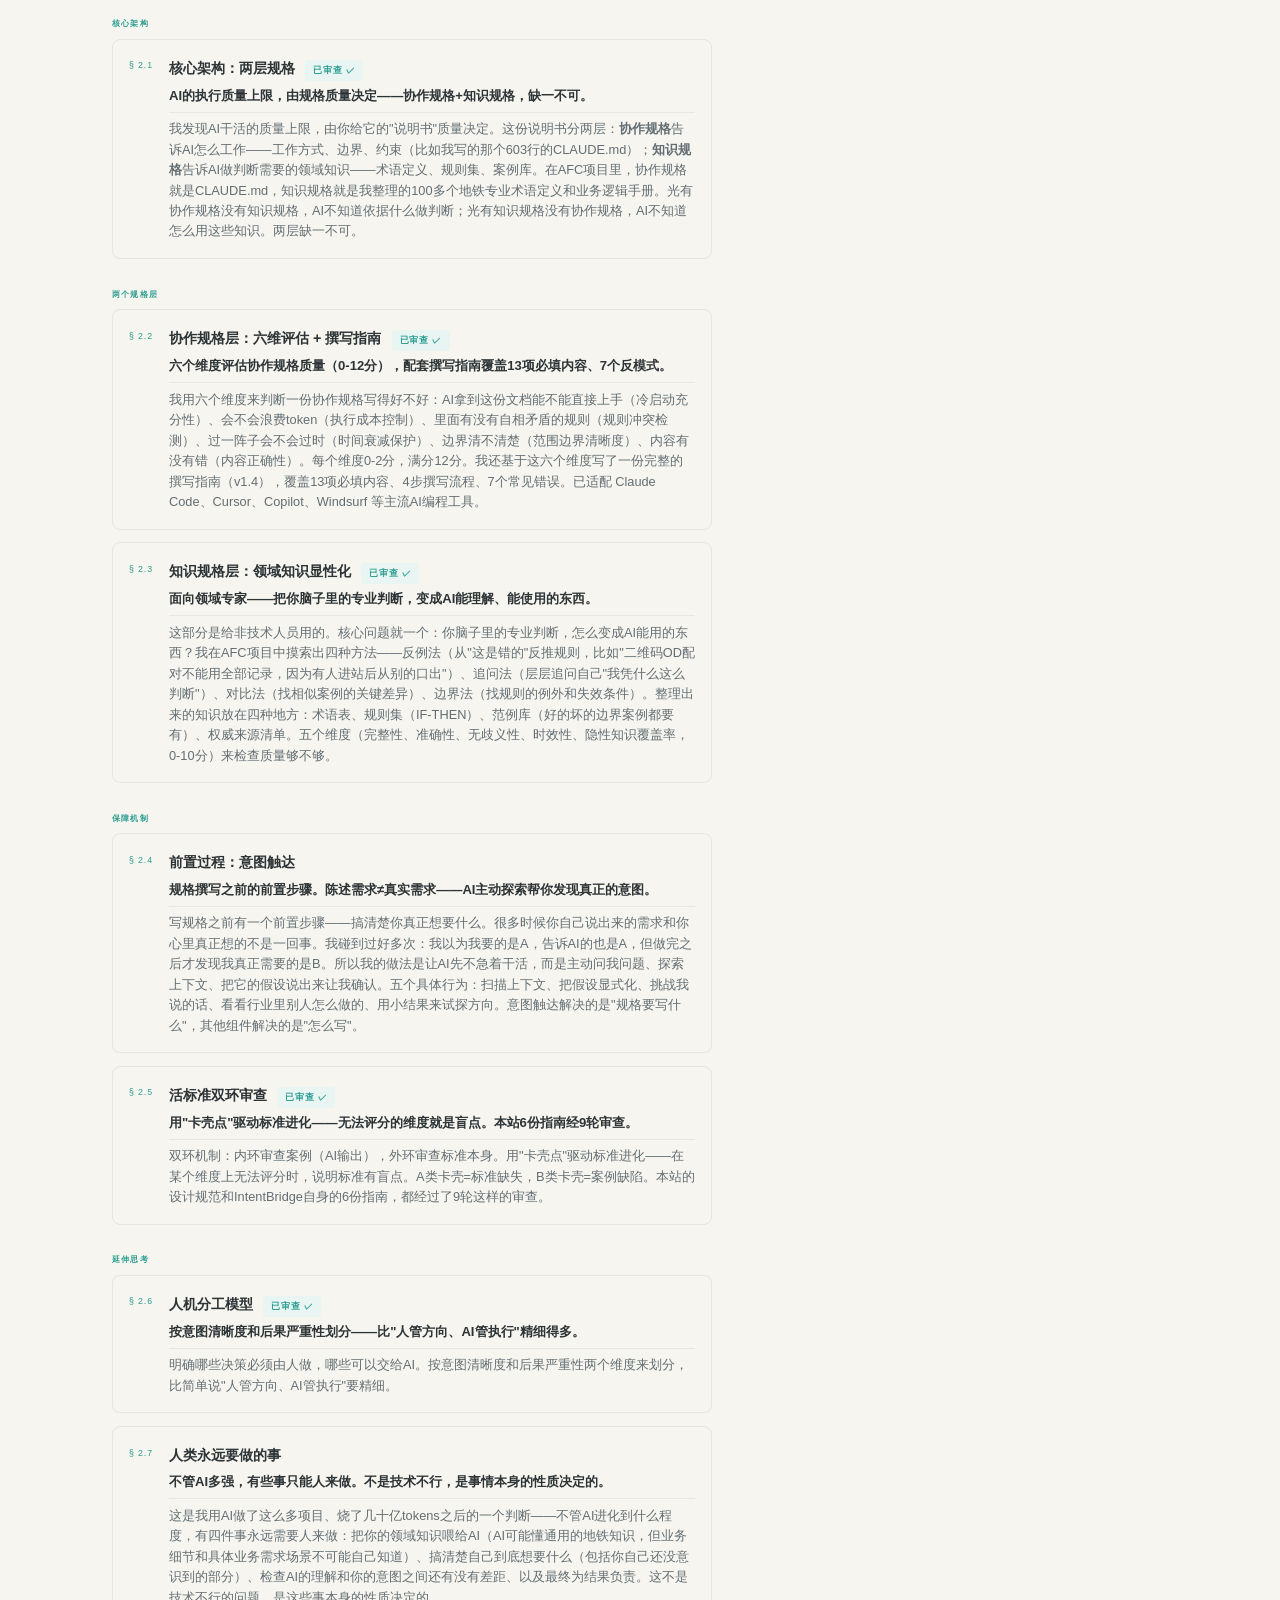
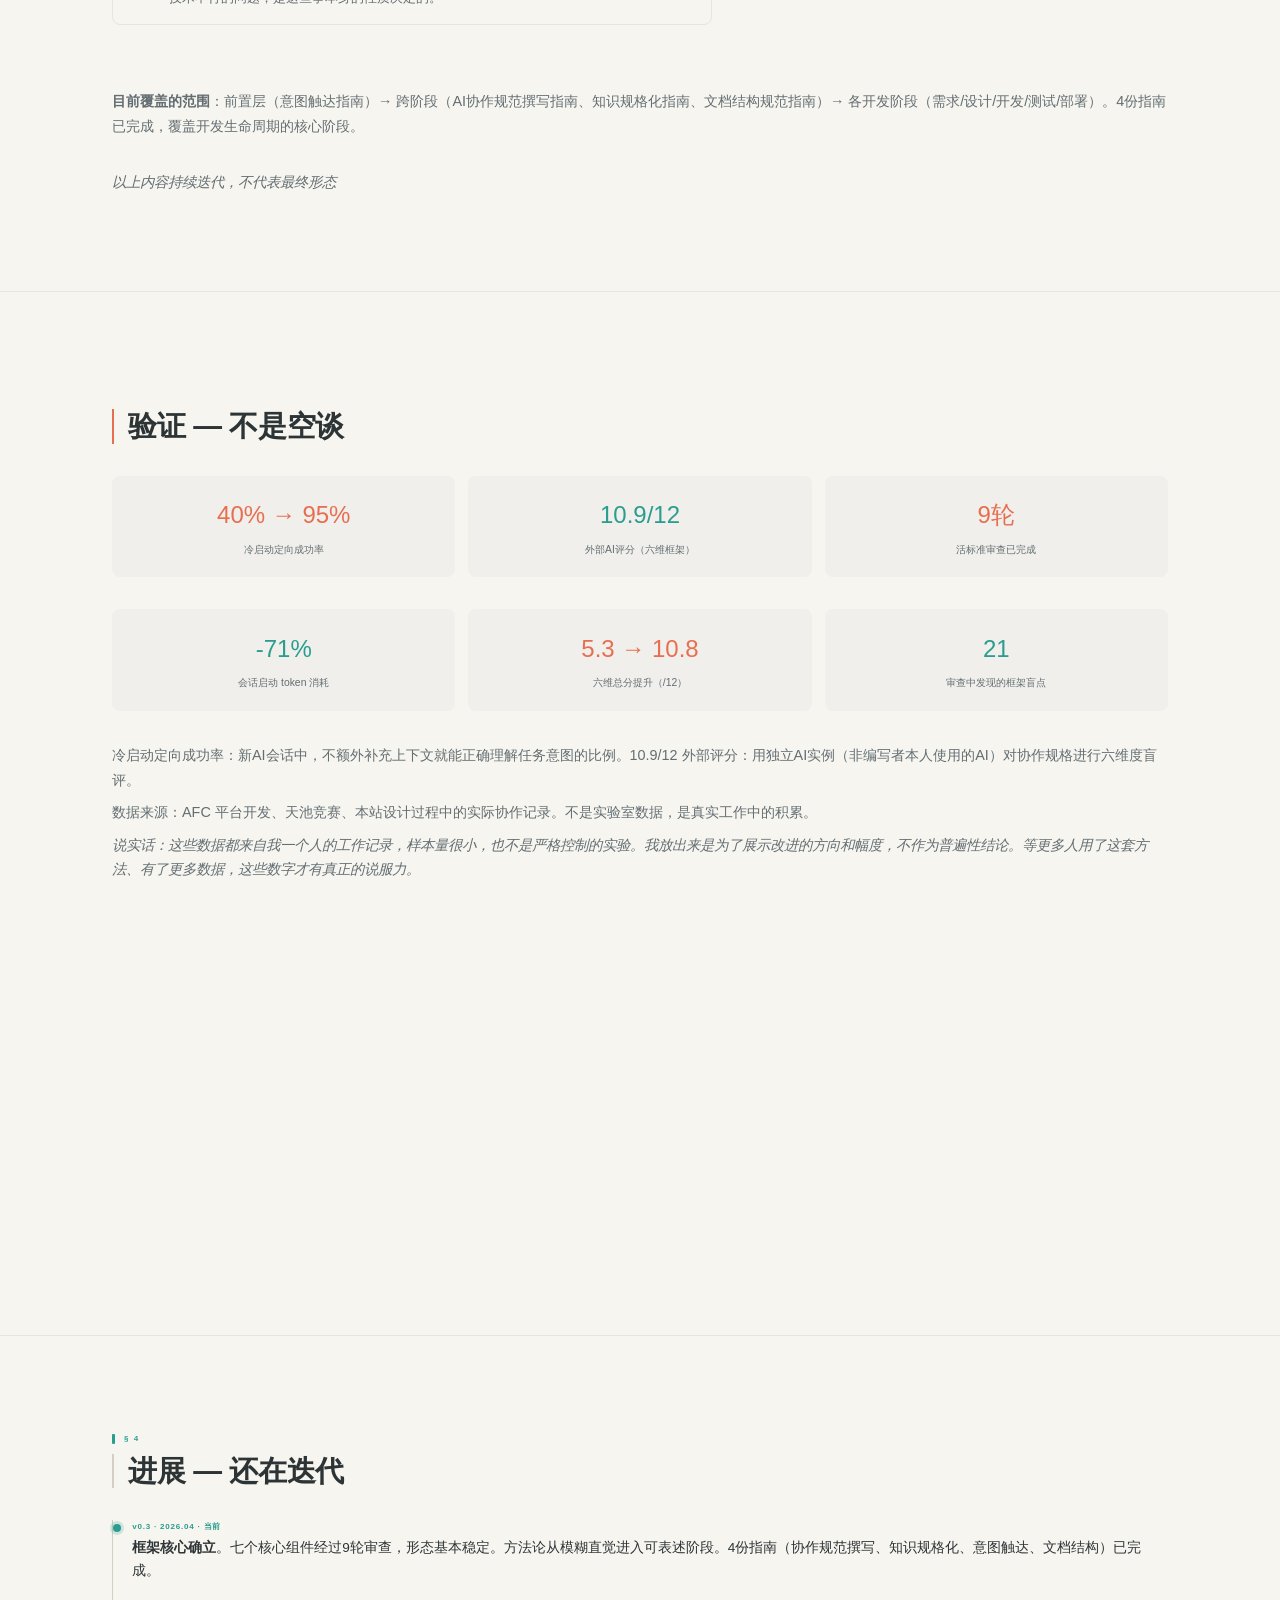
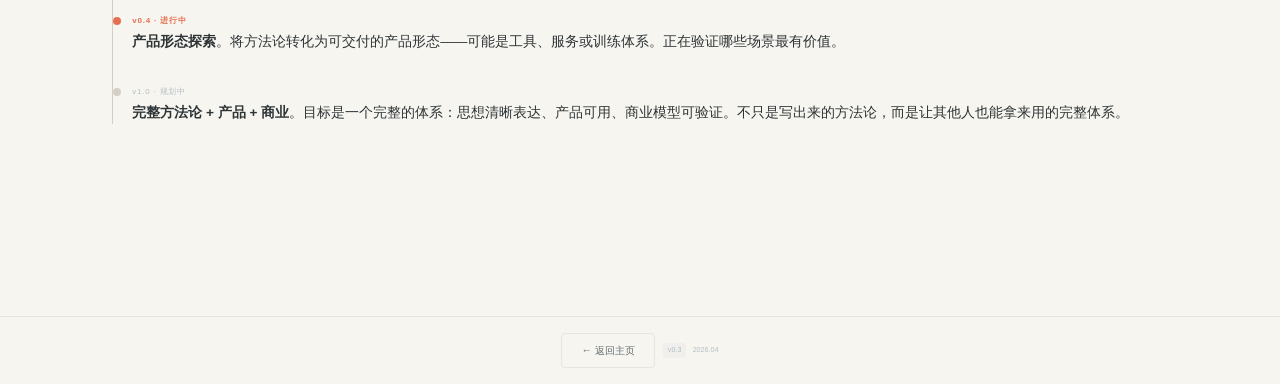
==== commit b6dd9f74: "content: 六角色审查驱动优化 + 多角色AI审查框架v0.3 全站内容与体验优化（基于六角色独立审查反馈）： - IntentBridge语调重写：真诚叙事替代概念堆砌，承认不懂代码 - 时间" ====
--- a/intentbridge.html
+++ b/intentbridge.html
@@ -31,7 +31,7 @@
             </a>
             <ul class="navbar__links" id="nav-links">
                 <li><a href="index.html#projects" class="navbar__link"><span class="zh">项目</span><span class="en">Projects</span></a></li>
-                <li><a href="intentbridge.html" class="navbar__link active"><span class="zh">达意</span><span class="en">IntentBridge</span></a></li>
+                <li><a href="intentbridge.html#top" class="navbar__link active"><span class="zh">达意</span><span class="en">IntentBridge</span></a></li>
                 <li><a href="index.html#timeline" class="navbar__link"><span class="zh">旅程</span><span class="en">Journey</span></a></li>
                 <li><a href="index.html#contact" class="navbar__link"><span class="zh">联系</span><span class="en">Contact</span></a></li>
             </ul>
@@ -62,14 +62,14 @@
 
             <!-- Title + version -->
             <h1 class="display reveal" style="margin-bottom: var(--sp-sm);">
-                Intent<span style="font-family: var(--font-serif); font-style: italic; color: var(--accent);">Bridge</span>
+                <span style="font-family: var(--font-serif); font-style: italic;">Intent</span><span style="font-family: var(--font-serif); font-style: italic; color: var(--accent);">Bridge</span>
                 <span class="tag tag--fill" style="font-size:0.5rem; padding:0.15rem 0.4rem; margin-left:0.4rem; vertical-align:middle;">v0.3</span>
             </h1>
 
             <!-- Subtitle -->
             <p class="caption reveal" style="margin-bottom: var(--sp-md);">
-                <span class="zh">达意 — 人机协同的一种思想</span>
-                <span class="en">D&aacute;y&igrave; — A philosophy of human-AI collaboration</span>
+                <span class="zh">达意 — 人和AI之间怎么才能真正协作起来</span>
+                <span class="en">D&aacute;y&igrave; — How humans and AI can truly collaborate</span>
             </p>
             <p class="caption reveal" style="margin-bottom: var(--sp-md); font-style: italic; opacity: 0.6;">
                 <span class="zh">辞达而已矣 —— 《论语》15.41</span>
@@ -111,8 +111,8 @@
                         <span class="en">Nature</span>
                     </div>
                     <div class="metadata__value">
-                        <span class="zh">原创思想</span>
-                        <span class="en">Original philosophy</span>
+                        <span class="zh">实践探索</span>
+                        <span class="en">Practical exploration</span>
                     </div>
                 </div>
             </div>
@@ -120,8 +120,8 @@
             <!-- Summary -->
             <div class="reveal" style="margin-top: var(--sp-md); max-width: 600px;">
                 <p>
-                    <span class="zh">IntentBridge 不是 Prompt Engineering 的变体，也不是某个工具或框架。它是人机协同的一种思想——核心命题是<strong>人的意图如何完整、可靠地转化为AI的执行</strong>。这个想法来源于我三年深度使用AI解决真实业务问题的过程中，反复遇到的一个痛点。</span>
-                    <span class="en">IntentBridge is not a variant of Prompt Engineering, nor is it a tool or framework. It is a philosophy of human-AI collaboration — the core proposition is <strong>how human intent can be completely and reliably translated into AI execution</strong>. This idea emerged from three years of deep AI usage solving real business problems, where I kept running into the same pain point.</span>
+                    <span class="zh">我不会写代码。AFC数据平台、这个网站——所有代码都是我和AI一起完成的。三年来我用AI做数据分析、搭平台、写规范，反复遇到同一个问题：<strong>我心里想的和AI最终做出来的，总是有偏差</strong>。不是AI不够强，也不是我不会写提示词。问题出在更根本的地方——人和AI之间的意图传递，天然就是有损耗的。IntentBridge就是我从实践中摸索出来的应对方法。还不成熟，但在我的项目里确实管用。</span>
+                    <span class="en">I don't know how to code. The AFC data platform, this website — all the code was built through my collaboration with AI. Over three years of using AI for data analysis, platform development, and writing specs, I kept hitting the same problem: <strong>what I have in mind and what AI produces are never quite the same</strong>. It's not that AI isn't powerful enough, or that I can't write prompts. The problem is more fundamental — intent transfer between humans and AI inherently loses information. IntentBridge is the approach I've developed from practice to deal with this. It's not mature yet, but it genuinely works in my projects.</span>
                 </p>
             </div>
         </div>
@@ -142,8 +142,8 @@
 
             <div style="margin-top: var(--sp-md); max-width: 600px;">
                 <p class="reveal">
-                    <span class="zh">2023年，我开始深度使用AI做数据分析、平台开发、产品设计。很快我发现一个反复出现的问题——每次和AI协作，结果和我的预期之间总有偏差。不是AI不够强，也不是我不会写提示词。问题出在更根本的地方。</span>
-                    <span class="en">In 2023, I started using AI intensively for data analysis, platform development, and product design. I soon noticed a recurring problem — every time I collaborated with AI, there was always a gap between the result and my expectation. It wasn't that AI wasn't powerful enough, nor that I couldn't write prompts. The problem was more fundamental.</span>
+                    <span class="zh">2022年底ChatGPT发布，我是第一批用户。说实话，之前AI对我来说是另一个世界——API、模型、训练，那是工程师的事。但ChatGPT用对话就能用，门槛突然没了。我先是拿它帮忙处理Excel、写小脚本提效，后来逐步深入到数据分析。很快我发现一个反复出现的问题——每次和AI协作，结果和我的预期之间总有偏差。不是AI不够强，也不是我不会写提示词。问题出在更根本的地方。</span>
+                    <span class="en">ChatGPT launched in late 2022, and I was an early adopter. To be honest, before that AI was a different world to me — APIs, models, training were for engineers. ChatGPT changed that: just have a conversation, and the barrier was gone. I started by using it to help with Excel and writing small scripts for efficiency, then gradually moved deeper into data analysis. I soon noticed a recurring problem — every time I collaborated with AI, there was always a gap between the result and my expectation. It wasn't that AI wasn't powerful enough, nor that I couldn't write prompts. The problem was more fundamental.</span>
                 </p>
 
                 <!-- Highlighted quote block -->
@@ -185,6 +185,12 @@
             </div>
 
             <div class="framework-list" style="margin-top: var(--sp-md);">
+                <!-- 核心架构 -->
+                <div class="framework-group__label reveal">
+                    <span class="zh">核心架构</span>
+                    <span class="en">Core Architecture</span>
+                </div>
+
                 <!-- §2.1 核心架构 -->
                 <div class="framework-item reveal">
                     <div class="framework-item__num">&sect; 2.1</div>
@@ -202,10 +208,16 @@
                             <span class="en">AI's execution quality ceiling is determined by spec quality — collaboration specs + knowledge specs, both indispensable.</span>
                         </div>
                         <div class="framework-item__desc">
-                            <span class="zh">AI的执行质量上限，由你给它的规格质量决定。规格分为两层，缺一不可：<strong>协作规格</strong>告诉AI怎么工作——工作方式、边界、约束（如CLAUDE.md）；<strong>知识规格</strong>告诉AI判断所需的领域依据——术语定义、规则集、案例库。只有协作规格没有知识规格，AI不知道依据什么做判断；只有知识规格没有协作规格，AI不知道怎么使用这些知识。这个洞察来源于AFC项目的实践。</span>
-                            <span class="en">AI's execution quality ceiling is determined by the quality of specs you give it. Specs have two layers, both indispensable: <strong>collaboration specs</strong> tell AI how to work — methods, boundaries, constraints (e.g., CLAUDE.md); <strong>knowledge specs</strong> provide the domain basis for AI's judgments — terminology, rule sets, case libraries. Collaboration specs without knowledge specs leave AI without a basis for judgment; knowledge specs without collaboration specs leave AI unsure how to use that knowledge. This insight came from the AFC project.</span>
-                        </div>
-                    </div>
+                            <span class="zh">我发现AI干活的质量上限，由你给它的"说明书"质量决定。这份说明书分两层：<strong>协作规格</strong>告诉AI怎么工作——工作方式、边界、约束（比如我写的那个603行的CLAUDE.md）；<strong>知识规格</strong>告诉AI做判断需要的领域知识——术语定义、规则集、案例库。在AFC项目里，协作规格就是CLAUDE.md，知识规格就是我整理的100多个地铁专业术语定义和业务逻辑手册。光有协作规格没有知识规格，AI不知道依据什么做判断；光有知识规格没有协作规格，AI不知道怎么用这些知识。两层缺一不可。</span>
+                            <span class="en">I found that AI's execution quality ceiling is determined by the quality of "instructions" you give it. These instructions have two layers: <strong>collaboration specs</strong> tell AI how to work — methods, boundaries, constraints (like the 603-line CLAUDE.md I wrote); <strong>knowledge specs</strong> give AI the domain knowledge it needs for judgment — terminology, rule sets, case libraries. In the AFC project, the collaboration spec was the CLAUDE.md, and the knowledge spec was the 100+ metro terminology definitions and business logic manuals I compiled. Collaboration specs without knowledge specs leave AI with no basis for judgment; knowledge specs without collaboration specs leave AI unsure how to use them. Both layers are indispensable.</span>
+                        </div>
+                    </div>
+                </div>
+
+                <!-- 两个规格层 -->
+                <div class="framework-group__label reveal">
+                    <span class="zh">两个规格层</span>
+                    <span class="en">Two Spec Layers</span>
                 </div>
 
                 <!-- §2.2 协作规格层 -->
@@ -225,8 +237,8 @@
                             <span class="en">Six dimensions assess collaboration spec quality (0-12 points), with a complete writing guide covering 13 required items and 7 anti-patterns.</span>
                         </div>
                         <div class="framework-item__desc">
-                            <span class="zh">六维质量评估框架从六个维度评估协作规格的质量：冷启动充分性（AI能否仅凭文档独立上手）、执行成本控制、规则冲突检测、时间衰减保护、范围边界清晰度、内容正确性。每个维度0-2分，总分12分。基于六维框架的完整撰写指南（v1.4）覆盖13项必填内容、4步撰写流程、7个反模式，已适配 Claude Code、Cursor、Copilot、Windsurf 等主流AI编程工具。</span>
-                            <span class="en">The Six-Dimension Quality Assessment Framework evaluates collaboration spec quality across: cold start sufficiency (can AI orient itself from this doc alone?), execution cost control, rule conflict detection, temporal decay protection, scope boundary clarity, and content correctness. Each dimension scores 0–2, total 12. A complete writing guide (v1.4) based on this framework covers 13 required content items, a 4-step writing process, and 7 anti-patterns, adapted for Claude Code, Cursor, Copilot, Windsurf, and other major AI coding tools.</span>
+                            <span class="zh">我用六个维度来判断一份协作规格写得好不好：AI拿到这份文档能不能直接上手（冷启动充分性）、会不会浪费token（执行成本控制）、里面有没有自相矛盾的规则（规则冲突检测）、过一阵子会不会过时（时间衰减保护）、边界清不清楚（范围边界清晰度）、内容有没有错（内容正确性）。每个维度0-2分，满分12分。我还基于这六个维度写了一份完整的撰写指南（v1.4），覆盖13项必填内容、4步撰写流程、7个常见错误。已适配 Claude Code、Cursor、Copilot、Windsurf 等主流AI编程工具。</span>
+                            <span class="en">I use six dimensions to judge whether a collaboration spec is well-written: can AI get started with just this document (cold start sufficiency), will it waste tokens (execution cost control), are there contradictory rules (rule conflict detection), will it become outdated over time (temporal decay protection), are the boundaries clear (scope boundary clarity), and is the content correct (content correctness). Each dimension scores 0–2, total 12. I also wrote a complete writing guide (v1.4) based on these six dimensions, covering 13 required items, a 4-step writing process, and 7 common mistakes. Adapted for Claude Code, Cursor, Copilot, Windsurf, and other major AI coding tools.</span>
                         </div>
                     </div>
                 </div>
@@ -248,10 +260,16 @@
                             <span class="en">For domain experts — turning the professional judgment in your head into something AI can understand and use.</span>
                         </div>
                         <div class="framework-item__desc">
-                            <span class="zh">面向领域专家（非技术人员）的方法。核心问题是：你脑子里的专业判断，怎么变成AI能用的东西？四种隐性知识提取技法——反例法（从"这是错的"反推规则）、追问法（层层追问判断依据）、对比法（找相似案例的关键差异）、边界法（找规则的例外和失效条件）。提取后的知识以四种形态整理：术语表、规则集（IF-THEN）、范例库（好案例/坏案例/边界案例）、权威来源清单。五维质量评估（完整性、准确性、无歧义性、时效性、隐性知识覆盖率，0-10分）确保知识规格达标。</span>
-                            <span class="en">A method for domain experts (non-technical). The core question: how do you turn the professional judgment in your head into something AI can use? Four tacit-knowledge extraction techniques — counter-example (infer rules from "this is wrong"), deep questioning (drill into judgment basis layer by layer), comparative (find the critical difference between similar cases), and boundary (find exceptions and failure conditions). Extracted knowledge is organized into four formats: glossary, rule sets (IF-THEN), example libraries (good/bad/boundary cases), and authoritative source lists. A five-dimension quality assessment (completeness, accuracy, ambiguity-free, timeliness, tacit-knowledge coverage, 0–10 points) ensures knowledge spec quality.</span>
-                        </div>
-                    </div>
+                            <span class="zh">这部分是给非技术人员用的。核心问题就一个：你脑子里的专业判断，怎么变成AI能用的东西？我在AFC项目中摸索出四种方法——反例法（从"这是错的"反推规则，比如"二维码OD配对不能用全部记录，因为有人进站后从别的口出"）、追问法（层层追问自己"我凭什么这么判断"）、对比法（找相似案例的关键差异）、边界法（找规则的例外和失效条件）。整理出来的知识放在四种地方：术语表、规则集（IF-THEN）、范例库（好的坏的边界案例都要有）、权威来源清单。五个维度（完整性、准确性、无歧义性、时效性、隐性知识覆盖率，0-10分）来检查质量够不够。</span>
+                            <span class="en">This part is for non-technical people. The core question is simple: how do you turn the professional judgment in your head into something AI can use? I developed four methods from the AFC project — counter-example (infer rules from "this is wrong," e.g., "you can't use all QR records for OD pairing because some people exit from different entrances"), deep questioning (keep asking yourself "why do I judge it this way"), comparative (find the critical difference between similar cases), and boundary (find exceptions and failure conditions). Organized knowledge goes into four places: glossary, rule sets (IF-THEN), example libraries (good/bad/boundary cases), and authoritative source lists. Five dimensions (completeness, accuracy, ambiguity-free, timeliness, tacit-knowledge coverage, 0–10 points) check whether the quality is sufficient.</span>
+                        </div>
+                    </div>
+                </div>
+
+                <!-- 保障机制 -->
+                <div class="framework-group__label reveal">
+                    <span class="zh">保障机制</span>
+                    <span class="en">Safeguards</span>
                 </div>
 
                 <!-- §2.4 意图触达 -->
@@ -267,8 +285,8 @@
                             <span class="en">The pre-spec step. Stated requirements ≠ real requirements — AI proactively explores to uncover your true intent.</span>
                         </div>
                         <div class="framework-item__desc">
-                            <span class="zh">规格撰写之前的前置步骤——发现真实意图。陈述需求≠真实需求：你心里想的是A，告诉AI的是A'，但A和A'之间可能有关键差距。双环模型：外环是传统模式（陈述需求→AI执行→结果，差距在执行中积累），内环是意图触达模式（AI主动探索上下文→显式化假设→人类确认→意图更新→再执行）。5个AI主动探索行为：上下文扫描、显式假设、挑战陈述、市场/行业扫描、结果探针。意图触达解决的是"规格要捕捉什么"，其他组件解决的是"怎么写"。</span>
-                            <span class="en">The pre-spec step — discovering real intent. Stated requirements ≠ real requirements: what you have in mind is A, what you tell AI is A', and there can be critical gaps between them. Dual-loop model: the outer loop is traditional (state requirement → AI executes → result, gaps accumulate during execution); the inner loop is intent-reaching mode (AI proactively explores context → makes assumptions explicit → human confirms → intent updates → then executes). Five proactive AI behaviors: context scanning, explicit assumptions, challenging statements, market/industry scanning, result probing. Intent reaching solves "what should specs capture"; other components solve "how to write them."</span>
+                            <span class="zh">写规格之前有一个前置步骤——搞清楚你真正想要什么。很多时候你自己说出来的需求和你心里真正想的不是一回事。我碰到过好多次：我以为我要的是A，告诉AI的也是A，但做完之后才发现我真正需要的是B。所以我的做法是让AI先不急着干活，而是主动问我问题、探索上下文、把它的假设说出来让我确认。五个具体行为：扫描上下文、把假设显式化、挑战我说的话、看看行业里别人怎么做的、用小结果来试探方向。意图触达解决的是"规格要写什么"，其他组件解决的是"怎么写"。</span>
+                            <span class="en">Before writing specs, there's a prerequisite — figuring out what you actually want. Often, what you say you need isn't what you truly need. I've experienced this many times: I thought I wanted A, told AI to do A, but after it was done I realized I actually needed B. So my approach is to have AI hold off on executing and instead actively ask questions, explore context, and state its assumptions for me to confirm. Five specific behaviors: scan context, make assumptions explicit, challenge what I say, look at what others in the industry have done, and use small results to probe direction. Intent reaching solves "what should specs capture"; other components solve "how to write them."</span>
                         </div>
                     </div>
                 </div>
@@ -296,6 +314,12 @@
                     </div>
                 </div>
 
+                <!-- 延伸思考 -->
+                <div class="framework-group__label reveal">
+                    <span class="zh">延伸思考</span>
+                    <span class="en">Further Thoughts</span>
+                </div>
+
                 <!-- §2.6 人机分工模型 -->
                 <div class="framework-item reveal">
                     <div class="framework-item__num">&sect; 2.6</div>
@@ -324,16 +348,16 @@
                     <div class="framework-item__num">&sect; 2.7</div>
                     <div>
                         <div class="framework-item__title">
-                            <span class="zh">人类永久工作理论</span>
-                            <span class="en">Theory of Permanent Human Work</span>
-                        </div>
-                        <div class="framework-item__summary">
-                            <span class="zh">无论AI如何进化，有四类工作永远需要人类参与。这是事情本身的性质决定的。</span>
-                            <span class="en">No matter how AI evolves, four categories of work will always require humans. It's the nature of the work itself.</span>
-                        </div>
-                        <div class="framework-item__desc">
-                            <span class="zh">无论AI能力如何进化，有四类工作永远需要人类参与：领域知识输入、真实意图发现（包括你自己尚未意识到的部分）、意图与规格之间的差距识别、最终责任承担。这不是技术不够，是这件事本身的性质决定的。</span>
-                            <span class="en">No matter how AI evolves, four categories of work will always require humans: domain knowledge input, real intent discovery (including what you haven't yet realized yourself), intent-spec gap identification, and final responsibility bearing. This isn't about technology falling short — it's the nature of the work itself.</span>
+                            <span class="zh">人类永远要做的事</span>
+                            <span class="en">What Humans Will Always Need to Do</span>
+                        </div>
+                        <div class="framework-item__summary">
+                            <span class="zh">不管AI多强，有些事只能人来做。不是技术不行，是事情本身的性质决定的。</span>
+                            <span class="en">No matter how powerful AI gets, some things only humans can do. It's not about technology falling short — it's the nature of the work itself.</span>
+                        </div>
+                        <div class="framework-item__desc">
+                            <span class="zh">这是我用AI做了这么多项目、烧了几十亿tokens之后的一个判断——不管AI进化到什么程度，有四件事永远需要人来做：把你的领域知识喂给AI（AI可能懂通用的地铁知识，但业务细节和具体业务需求场景不可能自己知道）、搞清楚自己到底想要什么（包括你自己还没意识到的部分）、检查AI的理解和你的意图之间还有没有差距、以及最终为结果负责。这不是技术不行的问题，是这些事本身的性质决定的。</span>
+                            <span class="en">This is a judgment I've formed after all these AI projects and burning through billions of tokens — no matter how much AI evolves, four things will always need humans: feeding your domain knowledge to AI (AI may know general metro concepts, but business details and specific business scenarios are impossible to know on its own), figuring out what you actually want (including what you haven't realized yourself), checking whether there's still a gap between AI's understanding and your intent, and ultimately taking responsibility for the result. This isn't about technology falling short — it's the nature of these tasks.</span>
                         </div>
                     </div>
                 </div>
@@ -342,8 +366,8 @@
             <!-- 方法论全景图 -->
             <div class="reveal" style="margin-top: var(--sp-lg);">
                 <p class="caption">
-                    <span class="zh"><strong>方法论覆盖范围</strong>：前置层（意图触达指南）→ 跨阶段（AI协作规范撰写指南、知识规格化指南、文档结构规范指南）→ 各开发阶段（需求/设计/开发/测试/部署）。4份指南已完成，覆盖开发生命周期的核心阶段。</span>
-                    <span class="en"><strong>Methodology coverage</strong>: Pre-phase (Intent Reaching Guide) → Cross-phase (AI Collaboration Spec Writing Guide, Knowledge Specification Guide, Document Structure Guide) → Development phases (requirements/design/dev/test/deploy). 4 guides completed, covering the core phases of the development lifecycle.</span>
+                    <span class="zh"><strong>目前覆盖的范围</strong>：前置层（意图触达指南）→ 跨阶段（AI协作规范撰写指南、知识规格化指南、文档结构规范指南）→ 各开发阶段（需求/设计/开发/测试/部署）。4份指南已完成，覆盖开发生命周期的核心阶段。</span>
+                    <span class="en"><strong>Current coverage</strong>: Pre-phase (Intent Reaching Guide) → Cross-phase (AI Collaboration Spec Writing Guide, Knowledge Specification Guide, Document Structure Guide) → Development phases (requirements/design/dev/test/deploy). 4 guides completed, covering the core phases of the development lifecycle.</span>
                 </p>
             </div>
 
@@ -434,6 +458,10 @@
                 <span class="zh">数据来源：AFC 平台开发、天池竞赛、本站设计过程中的实际协作记录。不是实验室数据，是真实工作中的积累。</span>
                 <span class="en">Data source: actual collaboration records from AFC platform development, Tianchi competitions, and this site's design process. Not lab data — accumulated from real work.</span>
             </p>
+            <p class="caption reveal" style="margin-top: var(--sp-xs); font-style: italic;">
+                <span class="zh">说实话：这些数据都来自我一个人的工作记录，样本量很小，也不是严格控制的实验。我放出来是为了展示改进的方向和幅度，不作为普遍性结论。等更多人用了这套方法、有了更多数据，这些数字才有真正的说服力。</span>
+                <span class="en">To be honest: all this data comes from my own work records. The sample size is small — just one person — and these aren't controlled experiments. I'm sharing these numbers to show the direction and magnitude of improvement, not as universal conclusions. These numbers will only become truly convincing when more people use this approach and generate more data.</span>
+            </p>
 
             <!-- 本站审查案例 -->
             <div class="divider reveal" style="margin-top: var(--sp-lg); margin-bottom: var(--sp-md);"></div>
@@ -547,6 +575,9 @@
         </div>
     </footer>
 
+    <button class="back-to-top" aria-label="Back to top">
+        <svg viewBox="0 0 24 24" fill="none" stroke="currentColor" stroke-width="2" stroke-linecap="round" stroke-linejoin="round"><path d="M18 15l-6-6-6 6"/></svg>
+    </button>
     <script src="js/main.js"></script>
 </body>
 </html>
--- a/css/style.css
+++ b/css/style.css
@@ -87,7 +87,7 @@
   font-weight: 600;
   line-height: 1.3;
 }
-.caption { font-size: 0.85rem; color: var(--text-muted); line-height: 1.6; }
+.caption { font-size: 0.9rem; color: var(--text-muted); line-height: 1.7; }
 .label {
   font-size: 0.55rem;
   font-weight: 600;
@@ -113,6 +113,19 @@
   text-transform: uppercase;
   color: var(--accent);
   margin-bottom: var(--sp-xs);
+  padding-left: 12px;
+  position: relative;
+}
+.section-label::before {
+  content: "";
+  position: absolute;
+  left: 0;
+  top: 50%;
+  transform: translateY(-50%);
+  width: 3px;
+  height: 10px;
+  background: var(--accent);
+  border-radius: 1px;
 }
 
 /* Tags */
@@ -204,6 +217,9 @@
 }
 .site-footer__date { font-size: 0.45rem; color: var(--text-dim); }
 
+/* Prose (long-form text blocks) */
+.prose p + p { margin-top: 24px; }
+
 /* Focus & accessibility */
 :focus-visible { outline: 2px solid var(--accent); outline-offset: 2px; }
 ::selection { background: var(--accent-light); color: var(--accent); }
--- a/css/layout.css
+++ b/css/layout.css
@@ -136,21 +136,6 @@
 .hero__text p:nth-child(2) { max-width: 540px; }
 .hero__text p:nth-child(3) { max-width: 360px; }
 .hero__highlight { color: var(--coral); font-weight: 600; }
-.hero__personality {
-  font-size: 0.55rem;
-  letter-spacing: 0.2em;
-  text-transform: uppercase;
-  color: var(--text-dim);
-  margin-top: 0.3rem;
-  margin-bottom: var(--sp-sm);
-}
-.hero__subtitle {
-  font-size: 0.6rem;
-  letter-spacing: 0.15em;
-  text-transform: uppercase;
-  color: var(--text-dim);
-  margin-top: var(--sp-md);
-}
 .hero__cta {
   display: flex;
   gap: 0.6rem;
@@ -223,7 +208,7 @@
 }
 .timeline__dot--accent { background: var(--accent); }
 .timeline__dot--coral { background: var(--coral); }
-.timeline__dot--active { background: var(--accent); box-shadow: 0 0 0 3px rgba(var(--accent-rgb), 0.2); }
+.timeline__dot--active { background: var(--accent); box-shadow: 0 0 0 3px rgba(var(--accent-rgb), 0.2); animation: pulse 3s ease-in-out infinite; }
 .timeline__date { font-size: 0.5rem; color: var(--text-dim); letter-spacing: 0.1em; }
 .timeline__date--coral { color: var(--coral); font-weight: 600; }
 .timeline__date--accent { color: var(--accent); font-weight: 600; }
@@ -231,10 +216,51 @@
 
 /* Contact */
 .contact { text-align: center; padding: var(--sp-xl) 0; }
+.contact .divider { margin-bottom: var(--sp-lg); }
 .contact__title { font-size: 1.1rem; font-weight: 600; margin-bottom: 0.5rem; }
-.contact__desc { font-size: 0.85rem; color: var(--text-muted); margin-bottom: 1rem; line-height: 1.6; }
+.contact__desc { font-size: 0.85rem; color: var(--text-muted); margin-bottom: var(--sp-md); line-height: 1.6; }
 .contact__emails { display: flex; gap: 1.2rem; justify-content: center; flex-wrap: wrap; }
-.contact__email { font-size: 0.85rem; color: var(--accent); }
+.contact__email {
+  display: inline-flex;
+  align-items: center;
+  gap: 0.5rem;
+  font-size: 0.85rem;
+  color: var(--accent);
+  padding: 0.6rem 1.2rem;
+  border: 1px solid var(--accent-light);
+  border-radius: var(--radius);
+  background: var(--bg-card);
+  transition: background 250ms var(--ease-out), border-color 250ms var(--ease-out);
+}
+.contact__email:hover {
+  background: var(--accent-light);
+  border-color: var(--accent);
+}
+.contact__email svg { flex-shrink: 0; }
+
+/* Back to top */
+.back-to-top {
+  position: fixed;
+  bottom: 2rem;
+  right: 2rem;
+  width: 36px;
+  height: 36px;
+  border-radius: 50%;
+  background: var(--bg-card);
+  border: 1px solid var(--border);
+  color: var(--text-muted);
+  display: flex;
+  align-items: center;
+  justify-content: center;
+  cursor: pointer;
+  opacity: 0;
+  visibility: hidden;
+  transition: opacity 300ms var(--ease-out), visibility 300ms var(--ease-out), border-color 200ms var(--ease-out), color 200ms var(--ease-out);
+  z-index: 50;
+}
+.back-to-top.visible { opacity: 1; visibility: visible; }
+.back-to-top:hover { border-color: var(--accent); color: var(--accent); }
+.back-to-top svg { width: 16px; height: 16px; }
 
 /* Blockquote */
 .quote-block {
@@ -249,6 +275,15 @@
 
 /* Framework items (IntentBridge page) */
 .framework-list { display: flex; flex-direction: column; gap: 0.8rem; max-width: 600px; }
+.framework-group__label {
+  font-size: 0.5rem;
+  font-weight: 600;
+  letter-spacing: 0.15em;
+  text-transform: uppercase;
+  color: var(--accent);
+  padding-top: var(--sp-sm);
+  margin-bottom: -0.3rem;
+}
 .framework-item {
   display: flex;
   gap: 1rem;
@@ -332,4 +367,5 @@
   .project-item__link { margin-left: 0; margin-top: 0.5rem; }
   .metadata { flex-wrap: wrap; gap: 0.8rem; }
   .framework-item { flex-direction: column; gap: 0.5rem; }
-}
+  .back-to-top { bottom: 1.2rem; right: 1.2rem; width: 32px; height: 32px; }
+}
--- a/css/animations.css
+++ b/css/animations.css
@@ -30,10 +30,10 @@
 
 /* Hero entry sequence */
 .hero__avatar { animation: fadeIn 600ms var(--ease-out) 0ms both; }
-.hero__name, .hero__personality { animation: fadeIn 600ms var(--ease-out) 300ms both; }
+.hero__name { animation: fadeIn 600ms var(--ease-out) 300ms both; }
 .hero__text { animation: fadeSlideUp 600ms var(--ease-out) 700ms both; }
-.hero__subtitle, .hero .divider { animation: fadeIn 600ms var(--ease-out) 1100ms both; }
-.hero__cta { animation: fadeIn 600ms var(--ease-out) 1500ms both; }
+.hero .divider { animation: fadeIn 600ms var(--ease-out) 1100ms both; }
+.hero__cta { animation: fadeIn 600ms var(--ease-out) 1300ms both; }
 
 @keyframes fadeIn {
   from { opacity: 0; }
@@ -42,6 +42,12 @@
 @keyframes fadeSlideUp {
   from { opacity: 0; transform: translateY(10px); }
   to { opacity: 1; transform: translateY(0); }
+}
+
+/* Timeline "now" dot pulse */
+@keyframes pulse {
+  0%, 100% { box-shadow: 0 0 0 3px rgba(var(--accent-rgb), 0.2); }
+  50% { box-shadow: 0 0 0 6px rgba(var(--accent-rgb), 0.08); }
 }
 
 /* View Transitions (MPA) */
@@ -61,9 +67,10 @@
 @media (prefers-reduced-motion: reduce) {
   .reveal { transition: none; opacity: 1; transform: none; }
   .hero__avatar, .hero__name, .hero__text,
-  .hero__subtitle, .hero .divider, .hero__cta {
+  .hero .divider, .hero__cta {
     animation: none;
     opacity: 1;
   }
   .section-marker::before { transition: none; height: 100%; }
+  .timeline__dot--active { animation: none; }
 }
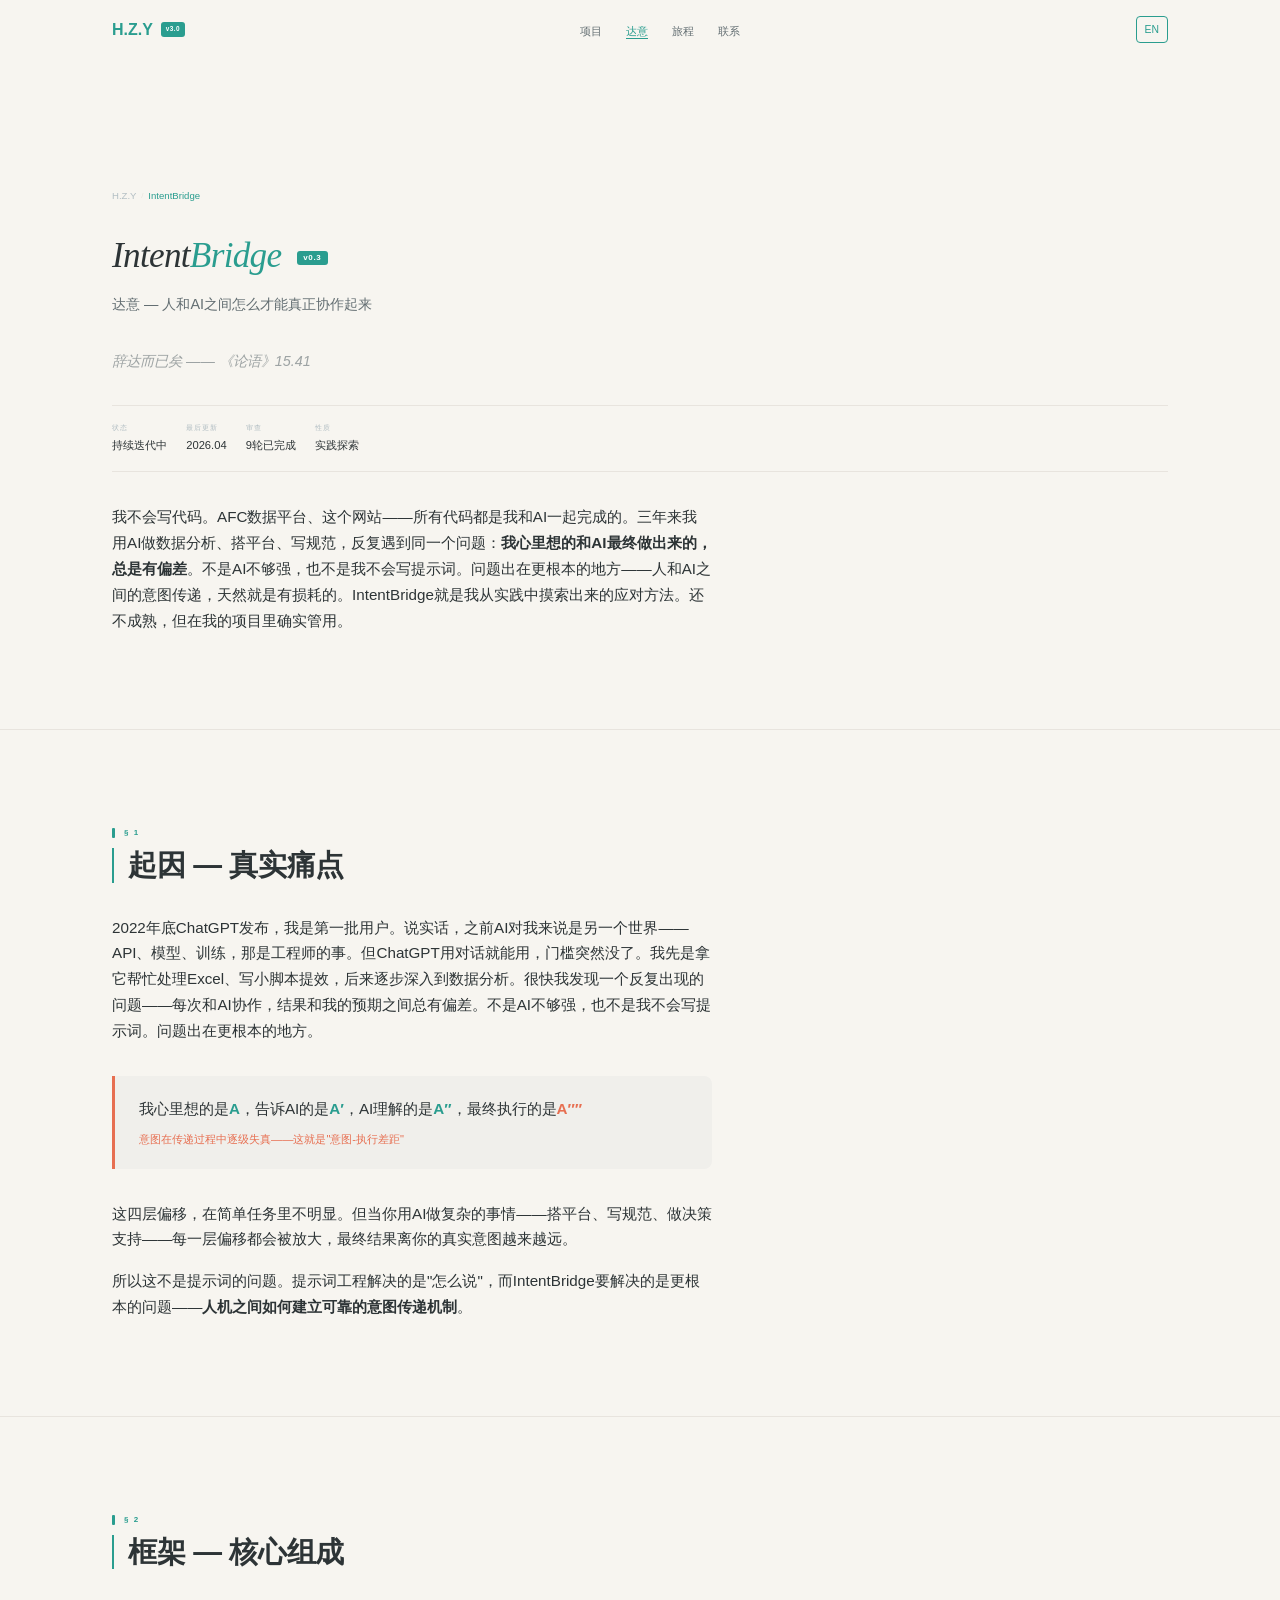
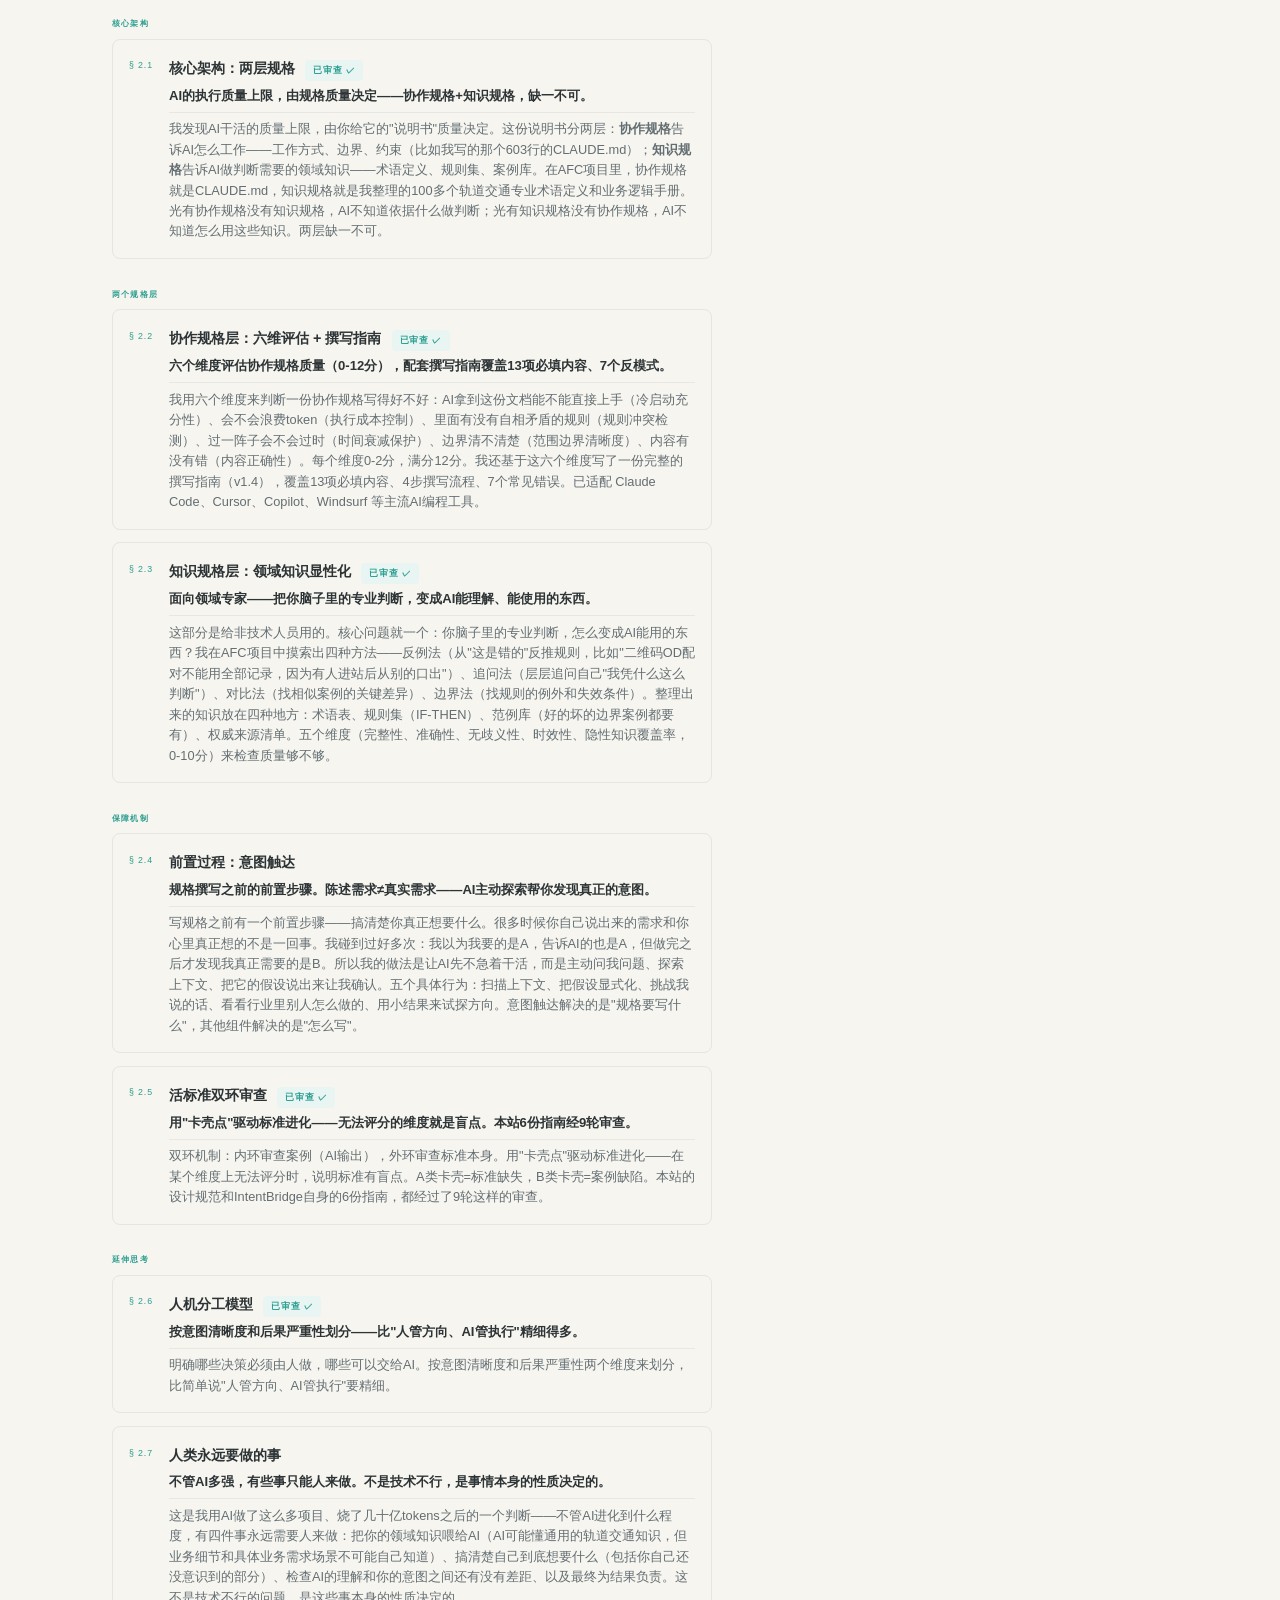
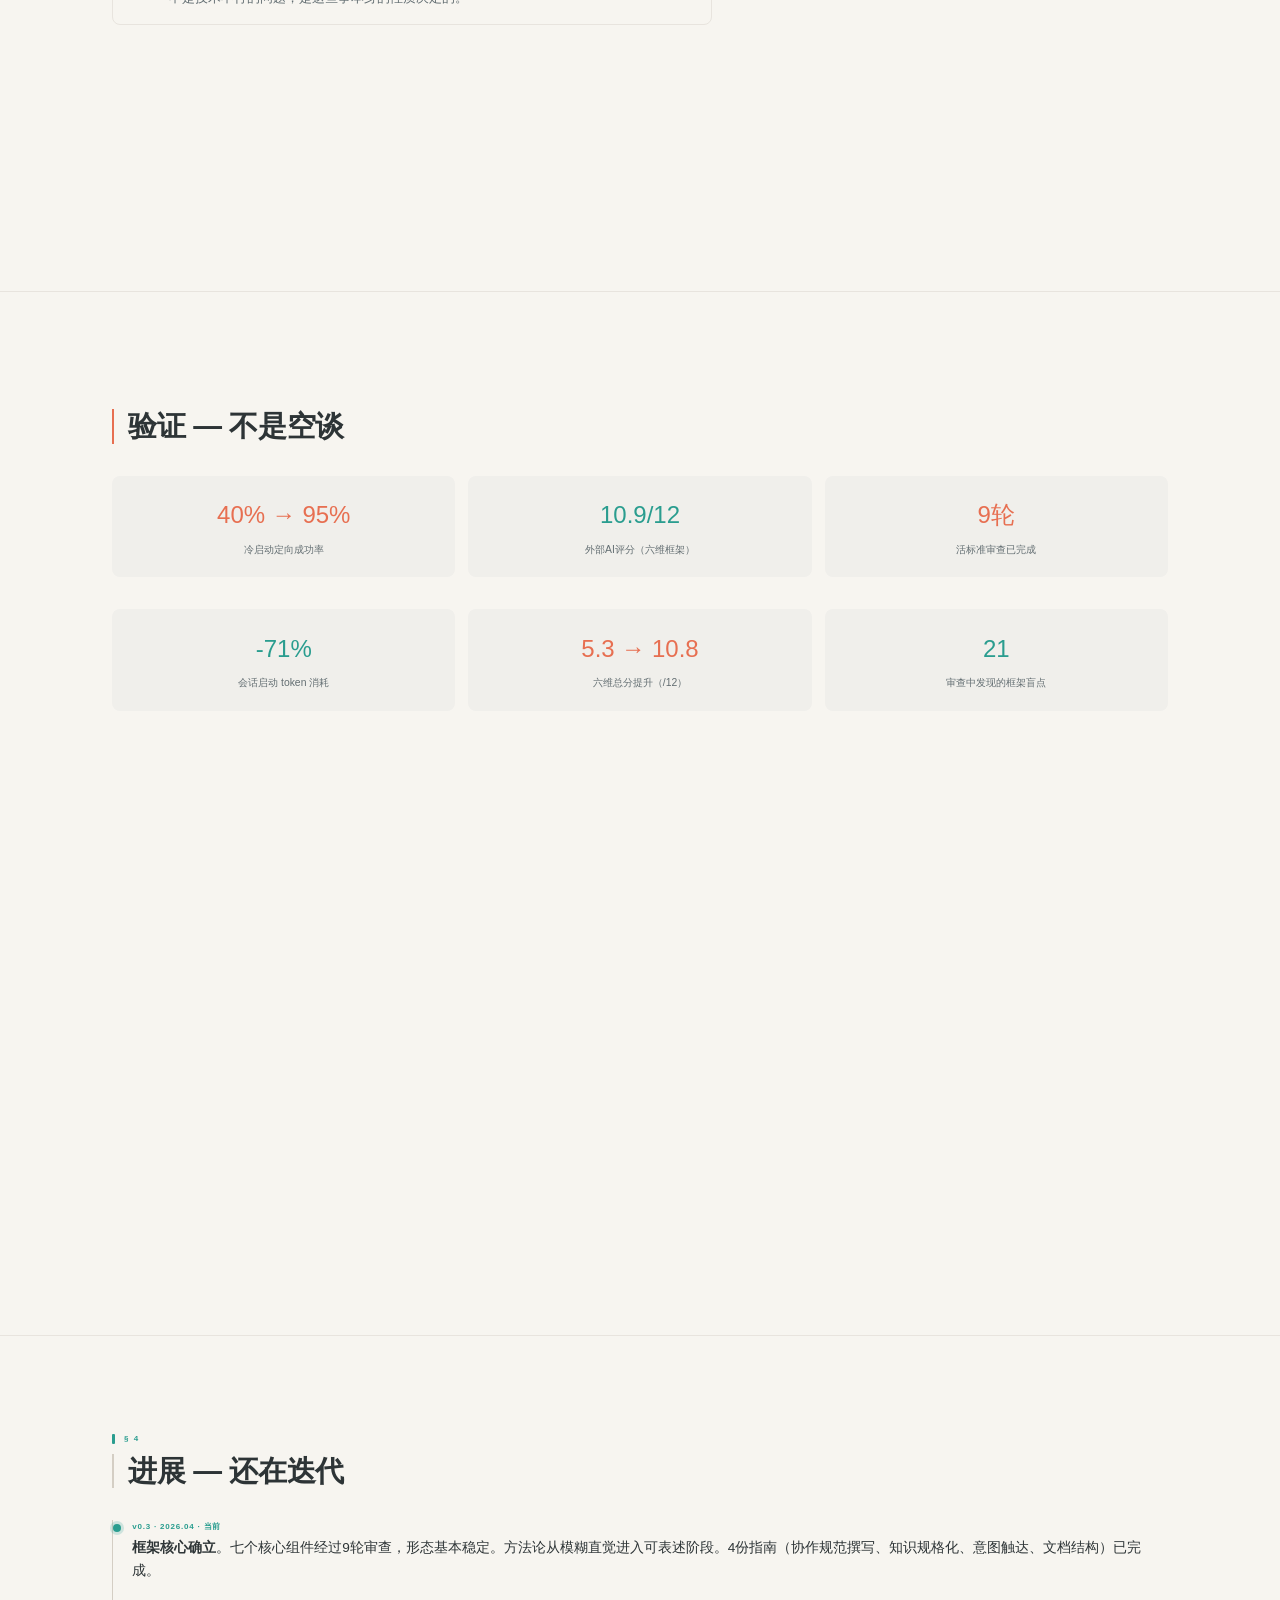
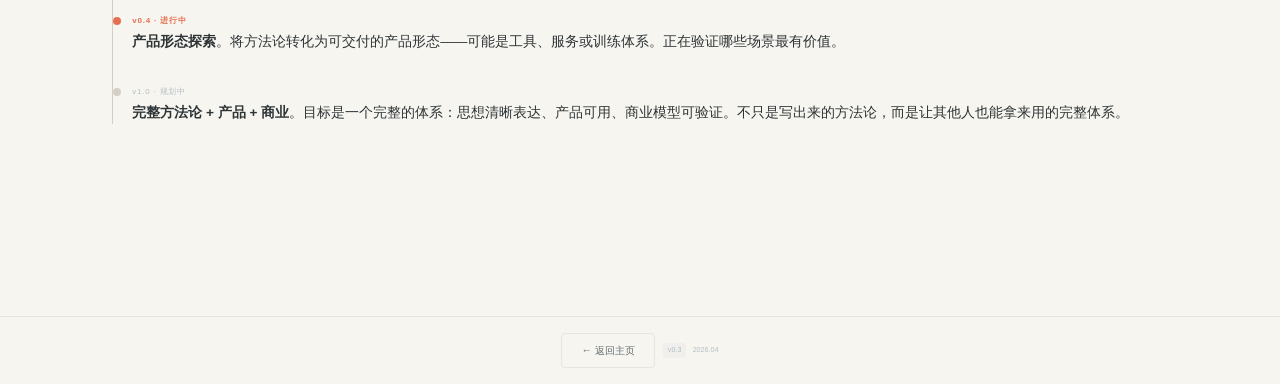
==== commit d875a76b: "security: 全站敏感信息脱敏 — 去地域化+数据模糊化 - 公司名: 西安地铁/西安轨道交通集团 → 城市轨道交通运营企业 - 线路: 14号线/Line 14 → 某新开通线路/a newl" ====
--- a/intentbridge.html
+++ b/intentbridge.html
@@ -208,8 +208,8 @@
                             <span class="en">AI's execution quality ceiling is determined by spec quality — collaboration specs + knowledge specs, both indispensable.</span>
                         </div>
                         <div class="framework-item__desc">
-                            <span class="zh">我发现AI干活的质量上限，由你给它的"说明书"质量决定。这份说明书分两层：<strong>协作规格</strong>告诉AI怎么工作——工作方式、边界、约束（比如我写的那个603行的CLAUDE.md）；<strong>知识规格</strong>告诉AI做判断需要的领域知识——术语定义、规则集、案例库。在AFC项目里，协作规格就是CLAUDE.md，知识规格就是我整理的100多个地铁专业术语定义和业务逻辑手册。光有协作规格没有知识规格，AI不知道依据什么做判断；光有知识规格没有协作规格，AI不知道怎么用这些知识。两层缺一不可。</span>
-                            <span class="en">I found that AI's execution quality ceiling is determined by the quality of "instructions" you give it. These instructions have two layers: <strong>collaboration specs</strong> tell AI how to work — methods, boundaries, constraints (like the 603-line CLAUDE.md I wrote); <strong>knowledge specs</strong> give AI the domain knowledge it needs for judgment — terminology, rule sets, case libraries. In the AFC project, the collaboration spec was the CLAUDE.md, and the knowledge spec was the 100+ metro terminology definitions and business logic manuals I compiled. Collaboration specs without knowledge specs leave AI with no basis for judgment; knowledge specs without collaboration specs leave AI unsure how to use them. Both layers are indispensable.</span>
+                            <span class="zh">我发现AI干活的质量上限，由你给它的"说明书"质量决定。这份说明书分两层：<strong>协作规格</strong>告诉AI怎么工作——工作方式、边界、约束（比如我写的那个603行的CLAUDE.md）；<strong>知识规格</strong>告诉AI做判断需要的领域知识——术语定义、规则集、案例库。在AFC项目里，协作规格就是CLAUDE.md，知识规格就是我整理的100多个轨道交通专业术语定义和业务逻辑手册。光有协作规格没有知识规格，AI不知道依据什么做判断；光有知识规格没有协作规格，AI不知道怎么用这些知识。两层缺一不可。</span>
+                            <span class="en">I found that AI's execution quality ceiling is determined by the quality of "instructions" you give it. These instructions have two layers: <strong>collaboration specs</strong> tell AI how to work — methods, boundaries, constraints (like the 603-line CLAUDE.md I wrote); <strong>knowledge specs</strong> give AI the domain knowledge it needs for judgment — terminology, rule sets, case libraries. In the AFC project, the collaboration spec was the CLAUDE.md, and the knowledge spec was the 100+ rail transit terminology definitions and business logic manuals I compiled. Collaboration specs without knowledge specs leave AI with no basis for judgment; knowledge specs without collaboration specs leave AI unsure how to use them. Both layers are indispensable.</span>
                         </div>
                     </div>
                 </div>
@@ -356,8 +356,8 @@
                             <span class="en">No matter how powerful AI gets, some things only humans can do. It's not about technology falling short — it's the nature of the work itself.</span>
                         </div>
                         <div class="framework-item__desc">
-                            <span class="zh">这是我用AI做了这么多项目、烧了几十亿tokens之后的一个判断——不管AI进化到什么程度，有四件事永远需要人来做：把你的领域知识喂给AI（AI可能懂通用的地铁知识，但业务细节和具体业务需求场景不可能自己知道）、搞清楚自己到底想要什么（包括你自己还没意识到的部分）、检查AI的理解和你的意图之间还有没有差距、以及最终为结果负责。这不是技术不行的问题，是这些事本身的性质决定的。</span>
-                            <span class="en">This is a judgment I've formed after all these AI projects and burning through billions of tokens — no matter how much AI evolves, four things will always need humans: feeding your domain knowledge to AI (AI may know general metro concepts, but business details and specific business scenarios are impossible to know on its own), figuring out what you actually want (including what you haven't realized yourself), checking whether there's still a gap between AI's understanding and your intent, and ultimately taking responsibility for the result. This isn't about technology falling short — it's the nature of these tasks.</span>
+                            <span class="zh">这是我用AI做了这么多项目、烧了几十亿tokens之后的一个判断——不管AI进化到什么程度，有四件事永远需要人来做：把你的领域知识喂给AI（AI可能懂通用的轨道交通知识，但业务细节和具体业务需求场景不可能自己知道）、搞清楚自己到底想要什么（包括你自己还没意识到的部分）、检查AI的理解和你的意图之间还有没有差距、以及最终为结果负责。这不是技术不行的问题，是这些事本身的性质决定的。</span>
+                            <span class="en">This is a judgment I've formed after all these AI projects and burning through billions of tokens — no matter how much AI evolves, four things will always need humans: feeding your domain knowledge to AI (AI may know general rail transit concepts, but business details and specific business scenarios are impossible to know on its own), figuring out what you actually want (including what you haven't realized yourself), checking whether there's still a gap between AI's understanding and your intent, and ultimately taking responsibility for the result. This isn't about technology falling short — it's the nature of these tasks.</span>
                         </div>
                     </div>
                 </div>
--- a/css/layout.css
+++ b/css/layout.css
@@ -153,12 +153,14 @@
   display: flex;
   justify-content: space-between;
   align-items: center;
-  transition: border-color 250ms var(--ease-out), background 250ms var(--ease-out);
+  transition: border-color 250ms var(--ease-out), background 250ms var(--ease-out), box-shadow 250ms var(--ease-out), transform 250ms var(--ease-out);
   cursor: pointer;
 }
 .project-item:hover {
   border-color: var(--accent);
   background: rgba(var(--accent-rgb), 0.02);
+  box-shadow: 0 4px 16px rgba(0, 0, 0, 0.08);
+  transform: translateY(-2px);
 }
 .project-item--core {
   border-color: var(--accent);
@@ -175,17 +177,31 @@
   letter-spacing: 0.15em;
   color: var(--accent);
 }
-.project-item__title { font-size: 0.9rem; font-weight: 600; }
-.project-item__desc { font-size: 0.85rem; color: var(--text); line-height: 1.6; margin-bottom: 0.4rem; }
+.project-item__title {
+  font-size: 0.9rem;
+  font-weight: 600;
+  transition: color 250ms var(--ease-out);
+}
+.project-item__desc {
+  font-size: 0.85rem;
+  color: var(--text);
+  line-height: 1.6;
+  margin-bottom: 0.4rem;
+  transition: color 250ms var(--ease-out);
+}
 .project-item__meta { font-size: 0.6rem; color: var(--text-dim); }
 .project-item__link {
-  font-size: 0.7rem;
+  font-size: 0.75rem;
+  font-weight: 500;
   color: var(--accent);
   white-space: nowrap;
   margin-left: 1rem;
-  transition: transform 250ms var(--ease-out);
-}
-.project-item:hover .project-item__link { transform: translateX(4px); }
+  transition: transform 250ms var(--ease-out), opacity 250ms var(--ease-out);
+  opacity: 0.6;
+}
+.project-item:hover .project-item__title { color: var(--accent); }
+.project-item:hover .project-item__desc { color: var(--text-muted); }
+.project-item:hover .project-item__link { transform: translateX(6px); opacity: 1; }
 
 /* Timeline */
 .timeline {
